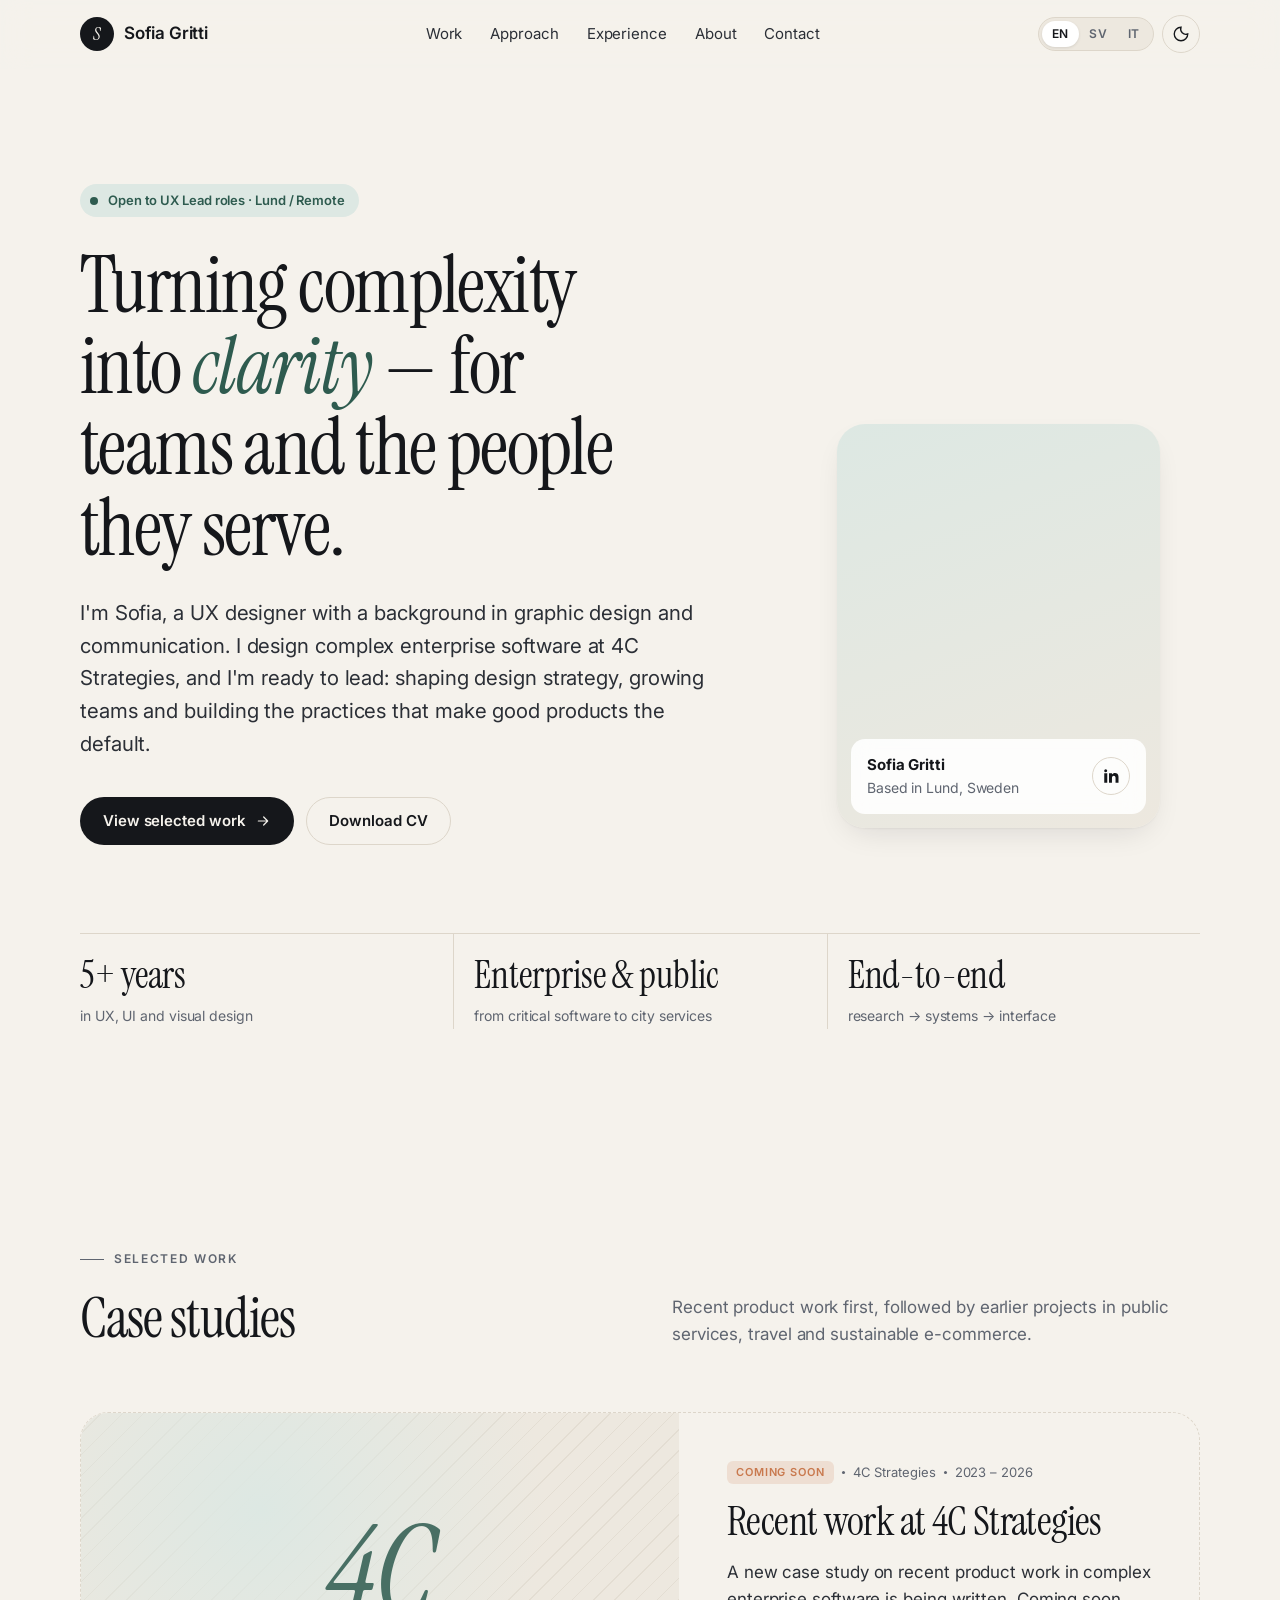
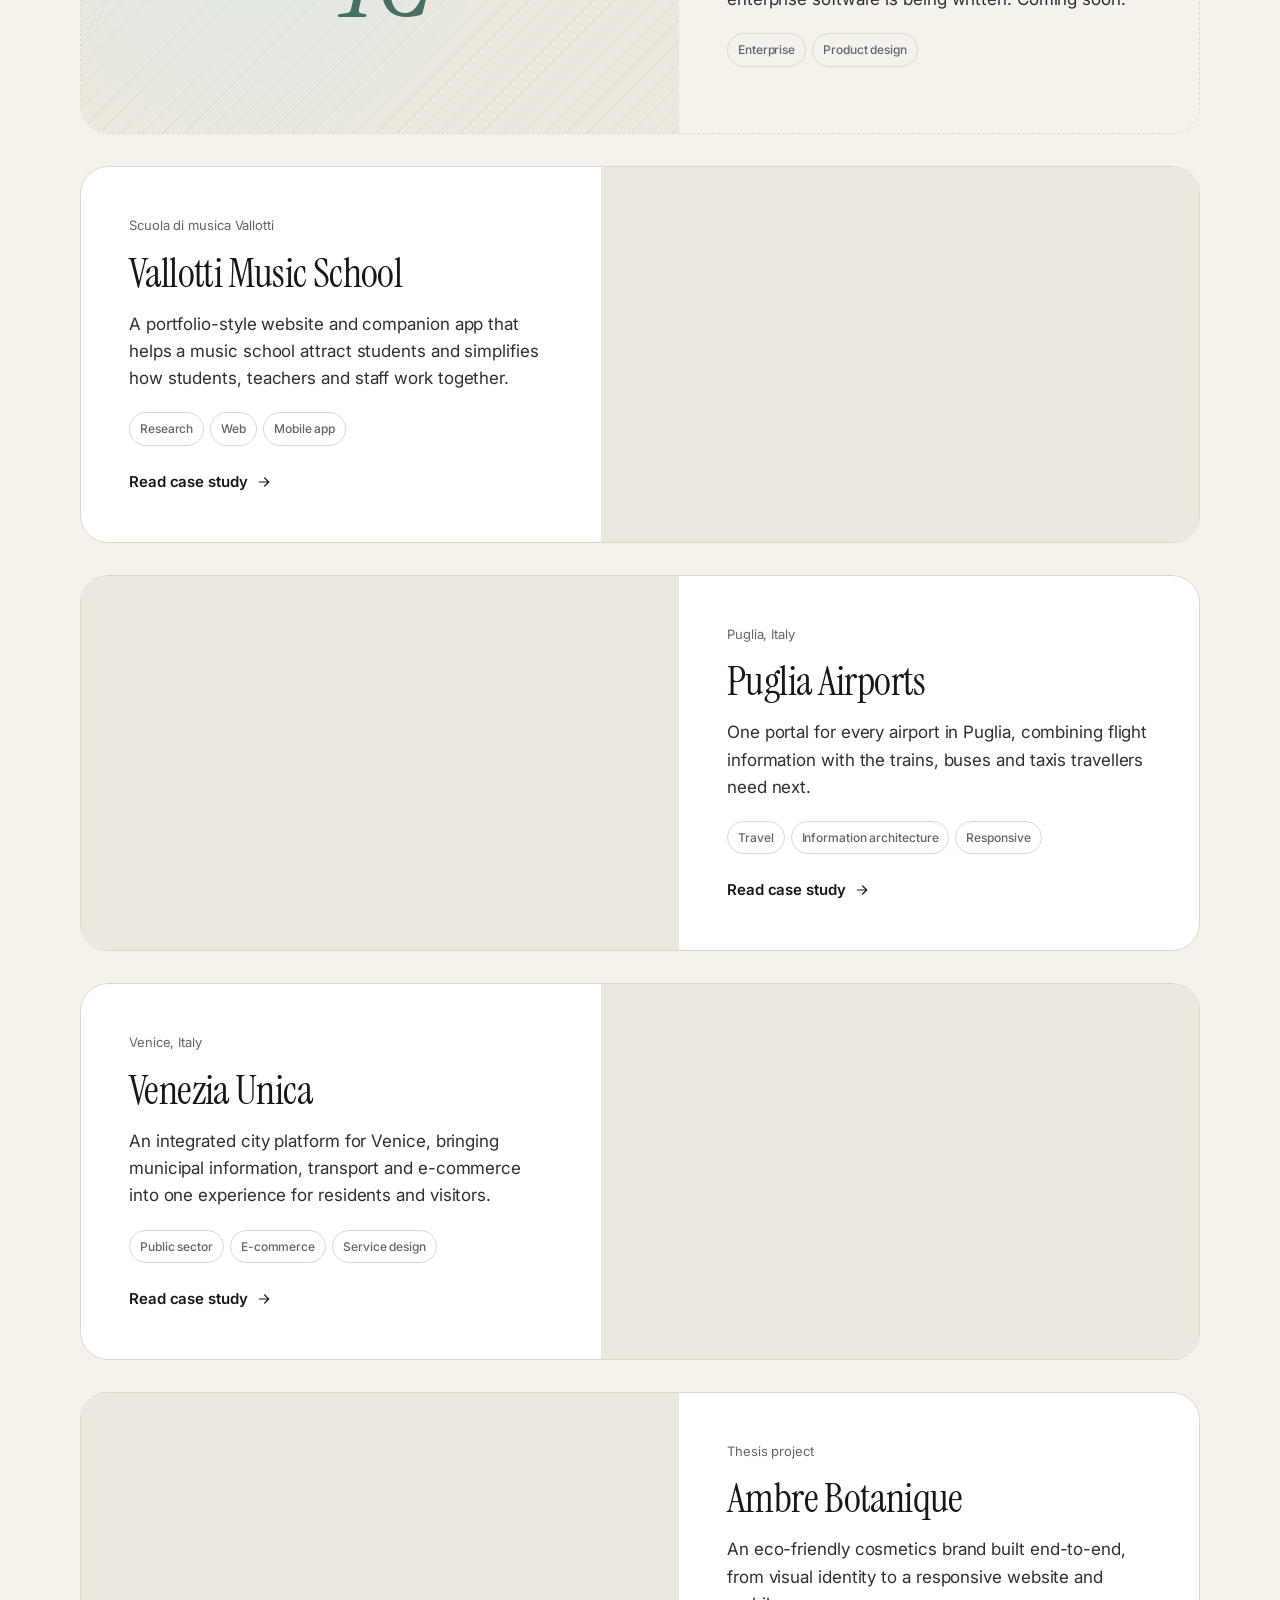
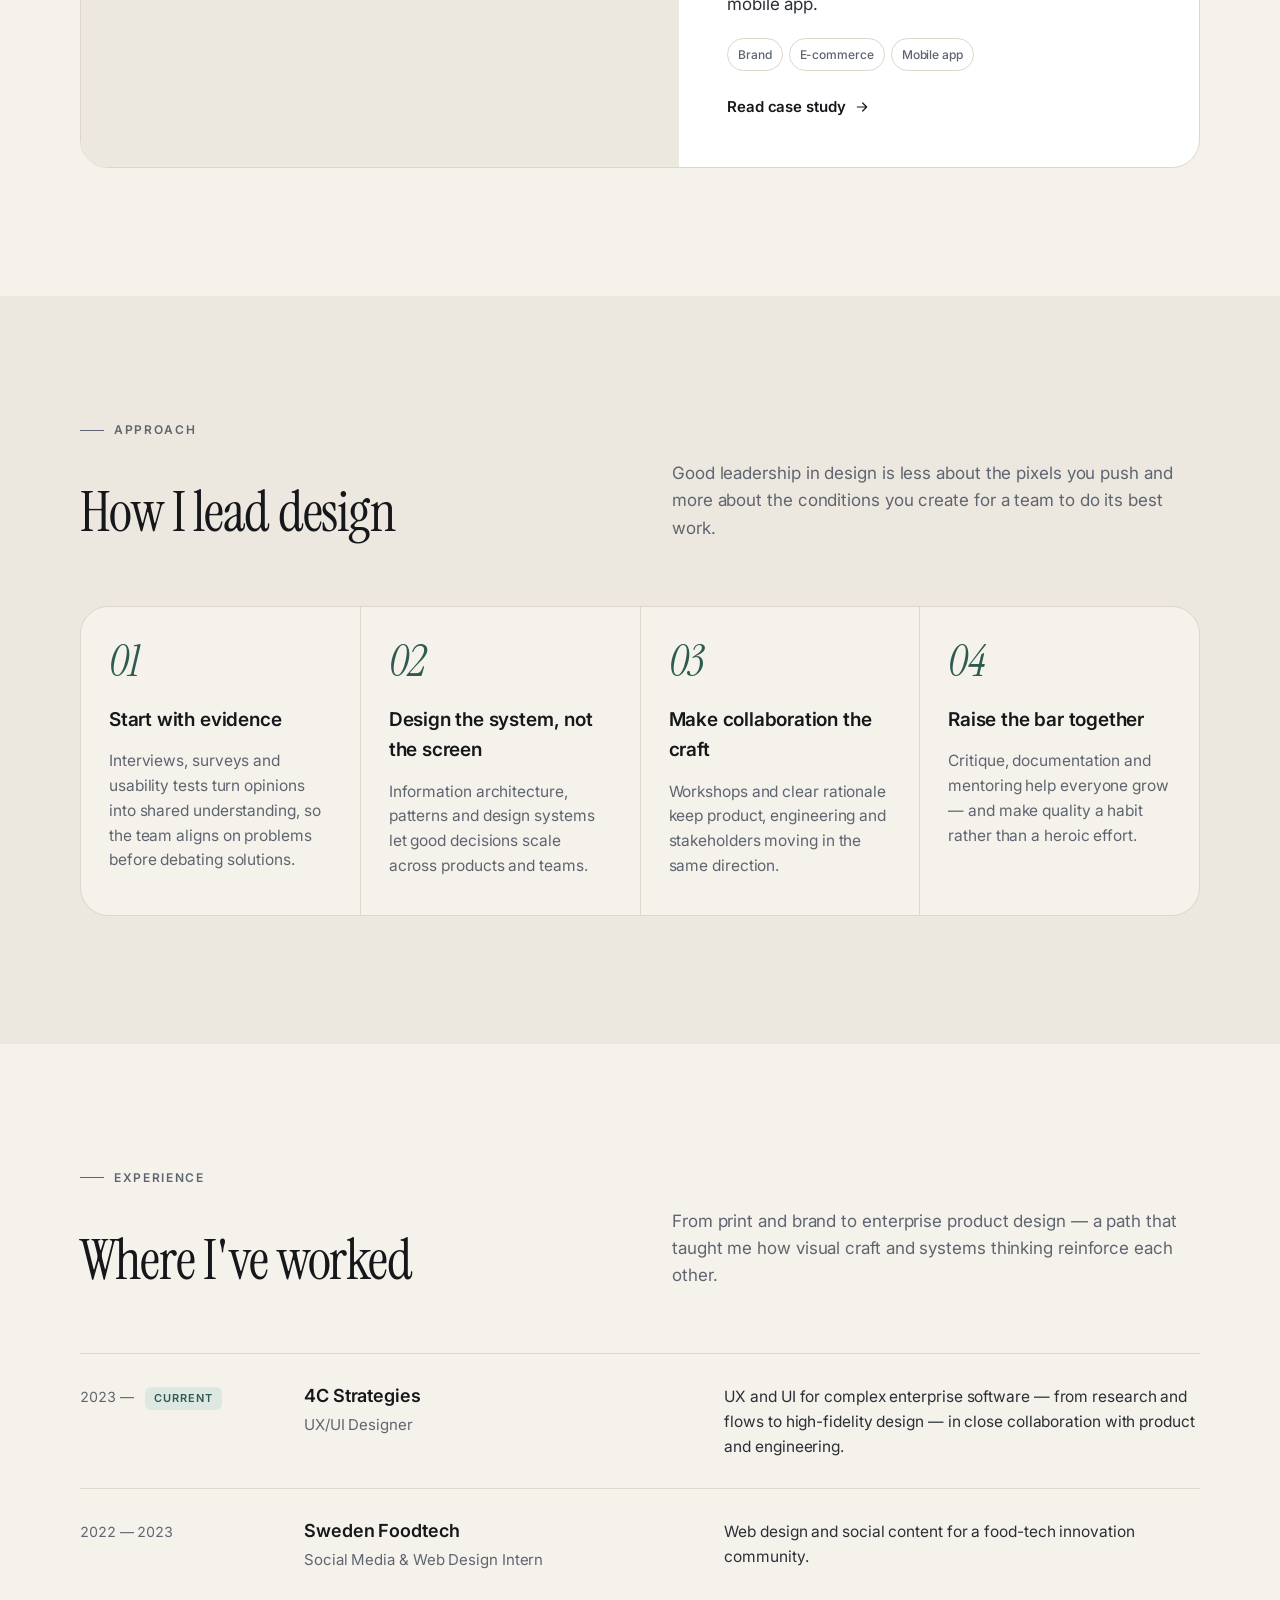
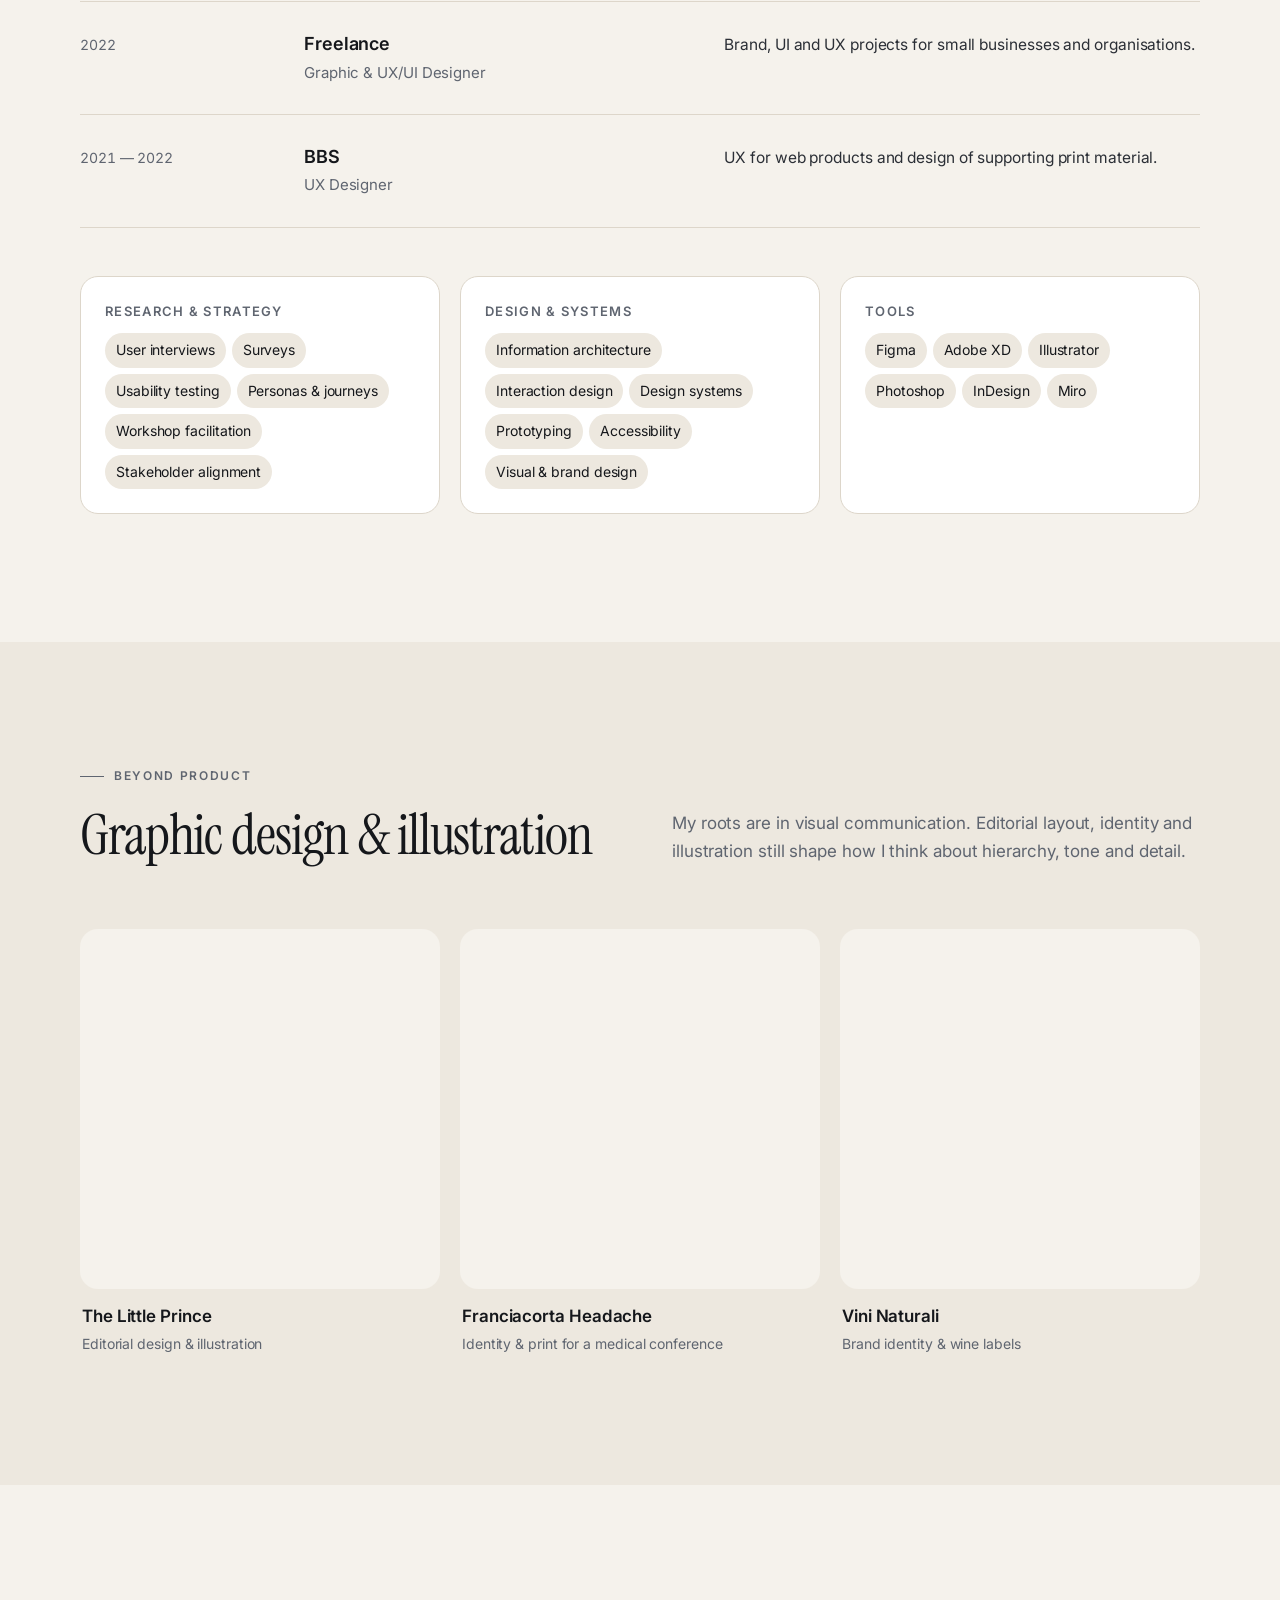
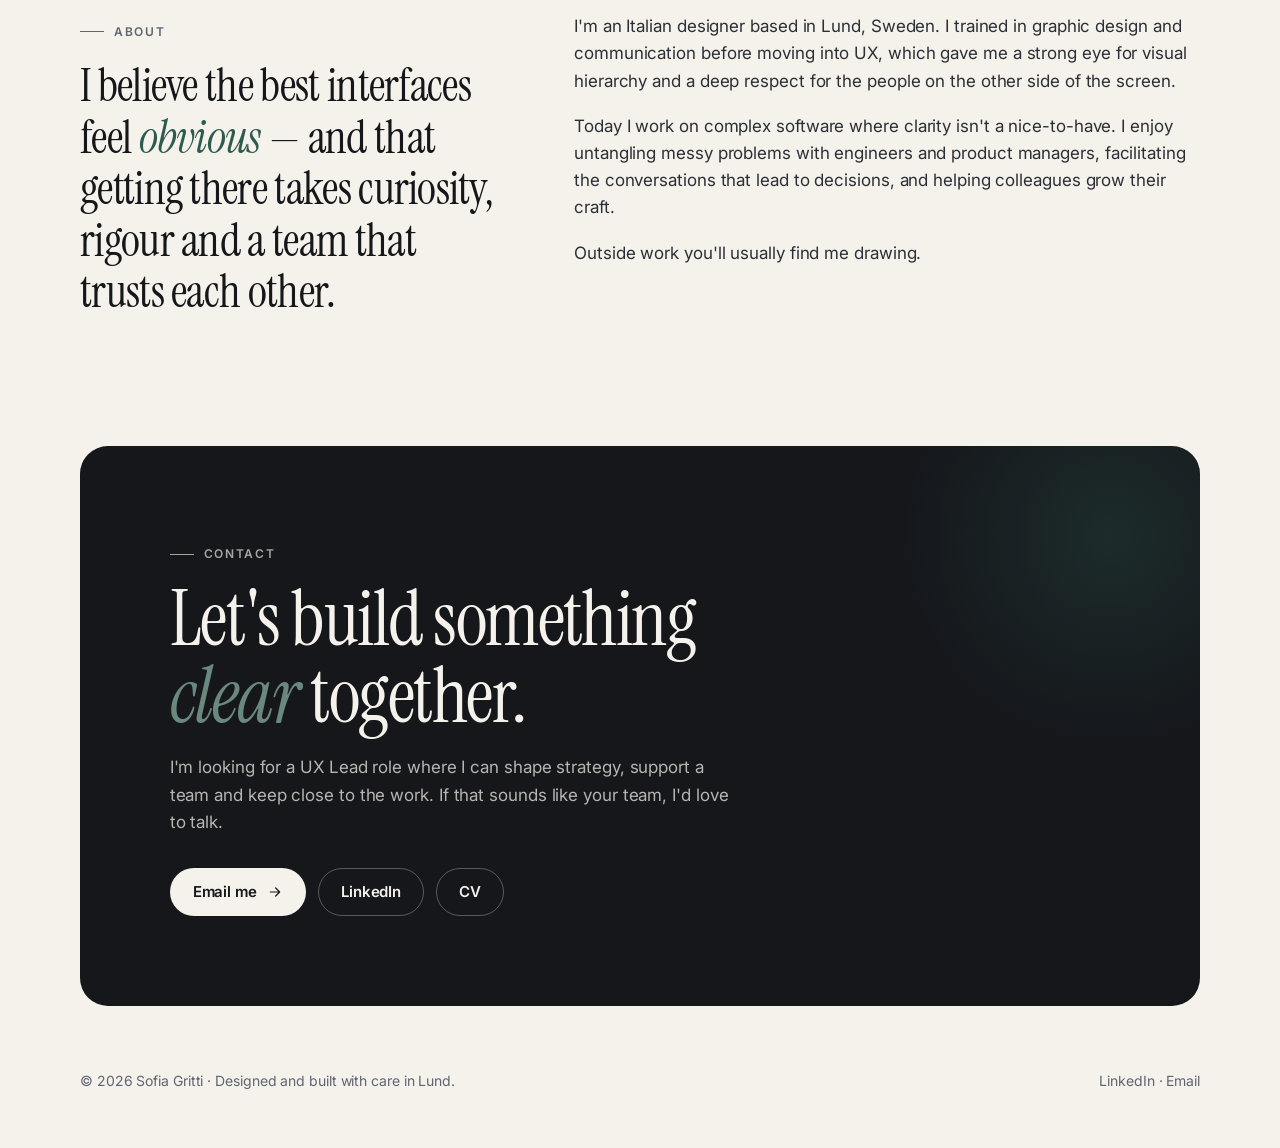
==== index.html @ 83db42cd "Add files via upload" ====
<!DOCTYPE html>
<html lang="en-GB">
<head>
  <meta charset="utf-8">
  <meta name="viewport" content="width=device-width, initial-scale=1">
  <title>Sofia Gritti — UX Designer</title>
  <meta name="description" content="Portfolio of Sofia Gritti, UX designer in Lund, Sweden.">
  <meta property="og:title" content="Sofia Gritti — UX Designer">
  <meta property="og:description" content="Research-led product design for complex systems and public services.">
  <meta property="og:type" content="website">
  <meta name="theme-color" content="#F5F2EC">
  <link rel="icon" href="data:image/svg+xml,%3Csvg xmlns='http://www.w3.org/2000/svg' viewBox='0 0 64 64'%3E%3Ccircle cx='32' cy='32' r='32' fill='%2315171B'/%3E%3Ctext x='32' y='44' font-family='Georgia,serif' font-style='italic' font-size='34' fill='%23F5F2EC' text-anchor='middle'%3ES%3C/text%3E%3C/svg%3E">
  <link rel="preconnect" href="https://fonts.googleapis.com">
  <link rel="preconnect" href="https://fonts.gstatic.com" crossorigin>
  <link href="https://fonts.googleapis.com/css2?family=Instrument+Serif:ital@0;1&family=Inter:wght@400;500;600&display=swap" rel="stylesheet">
  <link rel="stylesheet" href="assets/css/style.css">
</head>
<body data-page="home">
  <a class="skip" href="#main" data-i18n="skip">Skip to content</a>

  <header class="site-header">
    <nav class="wrap nav" aria-label="Main">
      <a class="brand" href="#top"><span class="brand-mark" aria-hidden="true">S</span>Sofia Gritti</a>
      <ul class="nav-links" id="nav-links">
        <li><a href="#work" data-i18n="nav.work">Work</a></li>
        <li><a href="#approach" data-i18n="nav.approach">Approach</a></li>
        <li><a href="#experience" data-i18n="nav.experience">Experience</a></li>
        <li><a href="#about" data-i18n="nav.about">About</a></li>
        <li><a href="#contact" data-i18n="nav.contact">Contact</a></li>
      </ul>
      <div class="nav-tools">
        <div class="lang-switch" role="group" aria-label="Language">
          <button type="button" data-lang="en" lang="en-GB" aria-label="English">EN</button>
          <button type="button" data-lang="sv" lang="sv" aria-label="Svenska">SV</button>
          <button type="button" data-lang="it" lang="it" aria-label="Italiano">IT</button>
        </div>
        <button type="button" class="icon-btn theme-btn" data-i18n-attr="aria-label:nav.theme">
          <svg viewBox="0 0 24 24" fill="none" stroke="currentColor" stroke-width="1.8" aria-hidden="true"><path d="M12 3a9 9 0 1 0 9 9 7 7 0 0 1-9-9z"/></svg>
        </button>
        <button type="button" class="icon-btn menu-btn" aria-controls="nav-links" aria-expanded="false" data-i18n-attr="aria-label:nav.menu">
          <svg viewBox="0 0 24 24" fill="none" stroke="currentColor" stroke-width="1.8" stroke-linecap="round" aria-hidden="true"><path d="M4 8h16M4 16h16"/></svg>
        </button>
      </div>
    </nav>
  </header>

  <main id="main">
    <!-- HERO -->
    <section class="hero" id="top">
      <div class="wrap">
        <div class="hero-grid">
          <div>
            <span class="status"><span class="dot"></span><span data-i18n="hero.status"></span></span>
            <h1 class="display" data-i18n="hero.title"></h1>
            <p class="lead" data-i18n="hero.lead"></p>
            <div class="hero-actions">
              <a class="btn btn-primary" href="#work"><span data-i18n="hero.cta1"></span>
                <svg viewBox="0 0 24 24" fill="none" stroke="currentColor" stroke-width="1.8" stroke-linecap="round" stroke-linejoin="round" aria-hidden="true"><path d="M5 12h14M13 6l6 6-6 6"/></svg></a>
              <a class="btn btn-ghost" data-href="cv" target="_blank" rel="noopener" data-i18n="hero.cta2"></a>
            </div>
          </div>
          <figure class="portrait">
            <img id="portrait-img" alt="Sofia Gritti" onerror="this.classList.add('broken')">
            <figcaption><div><strong>Sofia Gritti</strong><span data-i18n="hero.caption"></span></div>
              <a class="icon-btn" data-href="linkedin" target="_blank" rel="noopener" aria-label="LinkedIn">
                <svg viewBox="0 0 24 24" fill="currentColor" aria-hidden="true"><path d="M6.94 5a2 2 0 1 1-4-.002 2 2 0 0 1 4 .002zM7 8.48H3V21h4V8.48zm6.32 0H9.34V21h3.94v-6.57c0-3.66 4.77-4 4.77 0V21H22v-7.93c0-6.17-7.06-5.94-8.72-2.91l.04-1.68z"/></svg></a>
            </figcaption>
          </figure>
        </div>
        <div class="facts">
          <div class="fact"><b data-i18n="fact1.b"></b><span data-i18n="fact1.s"></span></div>
          <div class="fact"><b data-i18n="fact2.b"></b><span data-i18n="fact2.s"></span></div>
          <div class="fact"><b data-i18n="fact3.b"></b><span data-i18n="fact3.s"></span></div>
        </div>
      </div>
    </section>

    <!-- WORK -->
    <section class="section" id="work">
      <div class="wrap">
        <div class="section-head">
          <span class="eyebrow" data-i18n="work.eyebrow"></span>
          <h2 class="section-title" data-i18n="work.title"></h2>
          <p data-i18n="work.intro"></p>
        </div>
        <div class="work-list" id="work-list"></div>
      </div>
    </section>

    <!-- APPROACH -->
    <section class="section section-alt" id="approach">
      <div class="wrap">
        <div class="section-head">
          <span class="eyebrow" data-i18n="approach.eyebrow"></span>
          <h2 class="section-title" data-i18n="approach.title"></h2>
          <p data-i18n="approach.intro"></p>
        </div>
        <div class="principles">
          <div class="principle reveal"><span class="num">01</span><h3 data-i18n="p1.h"></h3><p data-i18n="p1.p"></p></div>
          <div class="principle reveal"><span class="num">02</span><h3 data-i18n="p2.h"></h3><p data-i18n="p2.p"></p></div>
          <div class="principle reveal"><span class="num">03</span><h3 data-i18n="p3.h"></h3><p data-i18n="p3.p"></p></div>
          <div class="principle reveal"><span class="num">04</span><h3 data-i18n="p4.h"></h3><p data-i18n="p4.p"></p></div>
        </div>
      </div>
    </section>

    <!-- EXPERIENCE -->
    <section class="section" id="experience">
      <div class="wrap">
        <div class="section-head">
          <span class="eyebrow" data-i18n="exp.eyebrow"></span>
          <h2 class="section-title" data-i18n="exp.title"></h2>
          <p data-i18n="exp.intro"></p>
        </div>
        <ol class="timeline" id="timeline"></ol>
        <div class="skills" id="skills"></div>
      </div>
    </section>

    <!-- CRAFT -->
    <section class="section section-alt" id="craft-section">
      <div class="wrap">
        <div class="section-head">
          <span class="eyebrow" data-i18n="craft.eyebrow"></span>
          <h2 class="section-title" data-i18n="craft.title"></h2>
          <p data-i18n="craft.intro"></p>
        </div>
        <div class="craft-grid" id="craft"></div>
      </div>
    </section>

    <!-- ABOUT -->
    <section class="section" id="about">
      <div class="wrap about">
        <div>
          <span class="eyebrow" data-i18n="about.eyebrow"></span>
          <p class="about-quote reveal" style="margin-top:20px" data-i18n="about.quote"></p>
        </div>
        <div class="about-body reveal">
          <p data-i18n="about.p1"></p>
          <p data-i18n="about.p2"></p>
          <p data-i18n="about.p3"></p>
        </div>
      </div>
    </section>

    <!-- CONTACT -->
    <section id="contact" style="padding-bottom:24px">
      <div class="wrap">
        <div class="contact">
          <span class="eyebrow" data-i18n="contact.eyebrow"></span>
          <h2 data-i18n="contact.title"></h2>
          <p data-i18n="contact.text"></p>
          <div class="contact-actions">
            <a class="btn btn-primary" data-href="email"><span data-i18n="contact.email"></span>
              <svg viewBox="0 0 24 24" fill="none" stroke="currentColor" stroke-width="1.8" stroke-linecap="round" stroke-linejoin="round" aria-hidden="true"><path d="M5 12h14M13 6l6 6-6 6"/></svg></a>
            <a class="btn btn-ghost" data-href="linkedin" target="_blank" rel="noopener" data-i18n="contact.linkedin"></a>
            <a class="btn btn-ghost" data-href="cv" target="_blank" rel="noopener" data-i18n="contact.cv"></a>
          </div>
        </div>
      </div>
    </section>
  </main>

  <footer class="site-footer">
    <div class="wrap">
      <span>© <span id="year"></span> Sofia Gritti · <span data-i18n="footer.rights"></span></span>
      <span><a data-href="linkedin" target="_blank" rel="noopener">LinkedIn</a> · <a data-href="email">Email</a></span>
    </div>
  </footer>

  <script src="assets/js/i18n.js"></script>
  <script src="assets/js/content.js"></script>
  <script src="assets/js/app.js"></script>
</body>
</html>
---- assets/css/style.css ----
/* ==========================================================
   Sofia Gritti — Portfolio
   Design tokens → layout → components → pages
   ========================================================== */

:root {
  --bg: #F5F2EC;
  --bg-alt: #EDE8DF;
  --surface: #FFFFFF;
  --ink: #15171B;
  --ink-2: #2B2F36;
  --muted: #5F6570;
  --line: #DDD6CA;
  --accent: #2E5B4F;
  --accent-ink: #FFFFFF;
  --accent-soft: #DDE8E3;
  --warm: #C9794E;

  --serif: "Instrument Serif", "Iowan Old Style", Georgia, serif;
  --sans: "Inter", system-ui, -apple-system, "Segoe UI", sans-serif;

  --radius-s: 10px;
  --radius: 18px;
  --radius-l: 28px;
  --shadow: 0 1px 2px rgba(21,23,27,.04), 0 12px 32px -12px rgba(21,23,27,.14);
  --max: 1200px;
  --gutter: clamp(16px, 4vw, 40px);
  --ease: cubic-bezier(.2,.7,.2,1);
  color-scheme: light;
}

@media (prefers-color-scheme: dark) {
  :root:not([data-theme="light"]) {
    --bg: #101214; --bg-alt: #16191C; --surface: #1B1F23;
    --ink: #EEEBE5; --ink-2: #D6D2CB; --muted: #9CA2AA; --line: #2A2F35;
    --accent: #8CC3AE; --accent-ink: #0F1A16; --accent-soft: #1D2D27; --warm: #E29B72;
    --shadow: 0 1px 2px rgba(0,0,0,.3), 0 16px 40px -16px rgba(0,0,0,.6);
    color-scheme: dark;
  }
}
:root[data-theme="dark"] {
  --bg: #101214; --bg-alt: #16191C; --surface: #1B1F23;
  --ink: #EEEBE5; --ink-2: #D6D2CB; --muted: #9CA2AA; --line: #2A2F35;
  --accent: #8CC3AE; --accent-ink: #0F1A16; --accent-soft: #1D2D27; --warm: #E29B72;
  --shadow: 0 1px 2px rgba(0,0,0,.3), 0 16px 40px -16px rgba(0,0,0,.6);
  color-scheme: dark;
}

*, *::before, *::after { box-sizing: border-box; }
html { scroll-behavior: smooth; -webkit-text-size-adjust: 100%; }
body {
  margin: 0; background: var(--bg); color: var(--ink);
  font: 400 17px/1.6 var(--sans); letter-spacing: -0.005em;
  -webkit-font-smoothing: antialiased; overflow-x: hidden;
}
img { max-width: 100%; display: block; }
a { color: inherit; }
::selection { background: var(--accent); color: var(--accent-ink); }
:focus-visible { outline: 2px solid var(--accent); outline-offset: 3px; border-radius: 6px; }

.skip { position: absolute; left: -999px; top: 8px; background: var(--ink); color: var(--bg); padding: 8px 14px; border-radius: 8px; z-index: 100; }
.skip:focus { left: 8px; }

.wrap { width: 100%; max-width: var(--max); margin: 0 auto; padding: 0 var(--gutter); }

/* ---------- Type ---------- */
.display {
  font-family: var(--serif); font-weight: 400; letter-spacing: -0.02em;
  line-height: 1.02; margin: 0;
}
.display em { font-style: italic; color: var(--accent); }
h2.section-title { font-family: var(--serif); font-weight: 400; font-size: clamp(36px, 5vw, 56px); line-height: 1.05; letter-spacing: -0.02em; margin: 0; }
.eyebrow {
  font: 600 12px/1 var(--sans); letter-spacing: .14em; text-transform: uppercase; color: var(--muted);
  display: inline-flex; align-items: center; gap: 10px;
}
.eyebrow::before { content: ""; width: 24px; height: 1px; background: currentColor; }
.lead { font-size: clamp(18px, 1.6vw, 21px); color: var(--ink-2); max-width: 60ch; }
.muted { color: var(--muted); }

/* ---------- Header ---------- */
.site-header {
  position: sticky; top: 0; z-index: 50;
  background: color-mix(in srgb, var(--bg) 82%, transparent);
  backdrop-filter: saturate(1.4) blur(14px); -webkit-backdrop-filter: saturate(1.4) blur(14px);
  border-bottom: 1px solid transparent; transition: border-color .3s;
}
.site-header.scrolled { border-bottom-color: var(--line); }
.nav { display: flex; align-items: center; justify-content: space-between; height: 68px; gap: 16px; }
.brand { display: inline-flex; align-items: center; gap: 10px; text-decoration: none; font-weight: 600; letter-spacing: -0.01em; }
.brand-mark {
  width: 34px; height: 34px; border-radius: 50%; display: grid; place-items: center;
  background: var(--ink); color: var(--bg); font: 400 18px/1 var(--serif); font-style: italic;
}
.nav-links { display: flex; gap: 4px; list-style: none; margin: 0; padding: 0; }
.nav-links a { text-decoration: none; font-size: 15px; color: var(--ink-2); padding: 8px 12px; border-radius: 999px; transition: background .2s; }
.nav-links a:hover { background: var(--bg-alt); }
.nav-tools { display: flex; align-items: center; gap: 8px; }

.lang-switch { display: inline-flex; background: var(--bg-alt); border: 1px solid var(--line); border-radius: 999px; padding: 3px; }
.lang-switch button {
  appearance: none; border: 0; background: transparent; color: var(--muted); cursor: pointer;
  font: 600 12px/1 var(--sans); letter-spacing: .06em; padding: 7px 10px; border-radius: 999px; transition: all .2s;
}
.lang-switch button[aria-pressed="true"] { background: var(--surface); color: var(--ink); box-shadow: 0 1px 3px rgba(0,0,0,.1); }
.icon-btn {
  appearance: none; width: 38px; height: 38px; border-radius: 50%; border: 1px solid var(--line);
  background: transparent; color: var(--ink); cursor: pointer; display: grid; place-items: center;
}
.icon-btn svg { width: 18px; height: 18px; }
.menu-btn { display: none; }

@media (max-width: 880px) {
  .nav-links {
    position: fixed; inset: 68px 0 auto 0; flex-direction: column; gap: 0; padding: 12px var(--gutter) 24px;
    background: var(--bg); border-bottom: 1px solid var(--line);
    transform: translateY(-8px); opacity: 0; pointer-events: none; transition: all .25s var(--ease);
  }
  .nav-links.open { transform: none; opacity: 1; pointer-events: auto; }
  .nav-links a { display: block; font-size: 20px; padding: 14px 4px; border-radius: 0; border-bottom: 1px solid var(--line); }
  .menu-btn { display: grid; }
  .theme-btn { display: none; }
}

/* ---------- Buttons ---------- */
.btn {
  display: inline-flex; align-items: center; gap: 10px; text-decoration: none; cursor: pointer;
  font: 600 15px/1 var(--sans); padding: 15px 22px; border-radius: 999px; border: 1px solid transparent;
  transition: transform .2s var(--ease), background .2s, border-color .2s;
}
.btn svg { width: 16px; height: 16px; transition: transform .2s var(--ease); }
.btn:hover svg { transform: translateX(3px); }
.btn-primary { background: var(--ink); color: var(--bg); }
.btn-primary:hover { transform: translateY(-1px); }
.btn-ghost { border-color: var(--line); color: var(--ink); background: transparent; }
.btn-ghost:hover { border-color: var(--ink); }

/* ---------- Hero ---------- */
.hero { padding: clamp(48px, 9vw, 120px) 0 clamp(56px, 8vw, 96px); position: relative; }
.status { line-height: 1.3 !important; }
.hero-grid { display: grid; grid-template-columns: 1.35fr .85fr; gap: clamp(32px, 6vw, 80px); align-items: end; }
.status {
  display: inline-flex; align-items: center; gap: 10px; padding: 8px 14px 8px 10px; border-radius: 999px;
  background: var(--accent-soft); color: var(--accent); font: 600 13px/1 var(--sans); margin-bottom: 28px;
}
.status .dot { width: 8px; height: 8px; border-radius: 50%; background: var(--accent); box-shadow: 0 0 0 0 var(--accent); animation: pulse 2.4s infinite; }
@keyframes pulse { 0% { box-shadow: 0 0 0 0 color-mix(in srgb, var(--accent) 50%, transparent); } 70% { box-shadow: 0 0 0 10px transparent; } 100% { box-shadow: 0 0 0 0 transparent; } }
.hero h1 { font-size: clamp(42px, 6.2vw, 86px); max-width: 16ch; }
.hero .lead { margin: 28px 0 36px; }
.hero-actions { display: flex; flex-wrap: wrap; gap: 12px; }

.portrait {
  position: relative; border-radius: var(--radius-l); overflow: hidden; aspect-ratio: 4/5;
  background: linear-gradient(160deg, var(--accent-soft), var(--bg-alt)); box-shadow: var(--shadow);
}
.portrait img { width: 100%; height: 100%; object-fit: cover; }
.portrait figcaption {
  position: absolute; left: 14px; right: 14px; bottom: 14px; padding: 14px 16px; border-radius: 14px;
  background: color-mix(in srgb, var(--surface) 88%, transparent); backdrop-filter: blur(10px);
  display: flex; justify-content: space-between; align-items: center; gap: 12px; font-size: 14px;
}
.portrait figcaption strong { display: block; font-size: 15px; }
.portrait figcaption span { color: var(--muted); }

.facts { display: grid; grid-template-columns: repeat(3, 1fr); gap: 0; margin-top: clamp(48px, 7vw, 88px); border-top: 1px solid var(--line); }
.fact { padding: 22px 20px 0 0; }
.fact + .fact { padding-left: 20px; border-left: 1px solid var(--line); }
.fact b { display: block; font: 400 clamp(28px, 3vw, 40px)/1 var(--serif); margin-bottom: 8px; }
.fact span { color: var(--muted); font-size: 14px; }

@media (max-width: 880px) {
  .hero-grid { grid-template-columns: 1fr; }
  .portrait { max-width: 420px; aspect-ratio: 1/1; }
  .facts { grid-template-columns: 1fr; }
  .fact, .fact + .fact { padding: 18px 0; border-left: 0; border-bottom: 1px solid var(--line); }
}

/* ---------- Sections ---------- */
section { scroll-margin-top: 80px; }
.section { padding: clamp(72px, 10vw, 128px) 0; }
.section-alt { background: var(--bg-alt); }
.section-head { display: grid; grid-template-columns: 1fr 1fr; gap: 24px 64px; align-items: end; margin-bottom: clamp(40px, 5vw, 64px); }
.section-head .eyebrow { grid-column: 1 / -1; }
.section-head p { margin: 0; color: var(--muted); max-width: 52ch; }
@media (max-width: 880px) { .section-head { grid-template-columns: 1fr; } }

/* ---------- Work ---------- */
.work-list { display: grid; gap: clamp(20px, 3vw, 32px); }
.work-card {
  display: grid; grid-template-columns: 1.15fr 1fr; background: var(--surface); border: 1px solid var(--line);
  border-radius: var(--radius-l); overflow: hidden; text-decoration: none; color: inherit;
  transition: transform .35s var(--ease), box-shadow .35s var(--ease), border-color .35s;
}
.work-card:hover { transform: translateY(-4px); box-shadow: var(--shadow); border-color: transparent; }
.work-card:nth-child(even) { grid-template-columns: 1fr 1.15fr; }
.work-card:nth-child(even) .work-media { order: 2; }
.work-media { position: relative; background: var(--bg-alt); min-height: 320px; overflow: hidden; }
.work-media img { position: absolute; inset: 0; width: 100%; height: 100%; object-fit: cover; transition: transform .8s var(--ease); }
.work-card:hover .work-media img { transform: scale(1.035); }
.work-body { padding: clamp(28px, 4vw, 48px); display: flex; flex-direction: column; gap: 16px; }
.work-meta { display: flex; flex-wrap: wrap; gap: 8px; align-items: center; font-size: 13px; color: var(--muted); }
.work-meta .sep { width: 3px; height: 3px; border-radius: 50%; background: currentColor; }
.work-body h3 { font: 400 clamp(30px, 3.2vw, 42px)/1.05 var(--serif); letter-spacing: -0.015em; margin: 0; }
.work-body p { margin: 0; color: var(--ink-2); }
.tags { display: flex; flex-wrap: wrap; gap: 6px; list-style: none; padding: 0; margin: 4px 0 0; }
.tags li { font-size: 12px; font-weight: 500; padding: 6px 10px; border-radius: 999px; border: 1px solid var(--line); color: var(--muted); }
.work-link { margin-top: auto; padding-top: 8px; display: inline-flex; align-items: center; gap: 8px; font-weight: 600; font-size: 15px; }
.work-link svg { width: 16px; height: 16px; transition: transform .25s var(--ease); }
.work-card:hover .work-link svg { transform: translateX(4px); }
.badge { font: 600 11px/1 var(--sans); letter-spacing: .08em; text-transform: uppercase; padding: 6px 9px; border-radius: 6px; background: var(--accent-soft); color: var(--accent); }
.badge.warm { background: color-mix(in srgb, var(--warm) 16%, transparent); color: var(--warm); }

.work-card.placeholder { border-style: dashed; background: transparent; }
.work-card.placeholder .work-media {
  display: grid; place-items: center;
  background:
    radial-gradient(circle at 30% 30%, var(--accent-soft), transparent 60%),
    repeating-linear-gradient(135deg, transparent 0 14px, color-mix(in srgb, var(--line) 60%, transparent) 14px 15px),
    var(--bg-alt);
}
.ph-glyph { font: italic 400 clamp(72px, 10vw, 140px)/1 var(--serif); color: var(--accent); opacity: .85; }
@media (max-width: 880px) {
  .work-card, .work-card:nth-child(even) { grid-template-columns: 1fr; }
  .work-card:nth-child(even) .work-media { order: 0; }
  .work-media { min-height: 0; aspect-ratio: 16/10; }
}

/* ---------- Approach ---------- */
.principles { display: grid; grid-template-columns: repeat(4, 1fr); gap: 1px; background: var(--line); border: 1px solid var(--line); border-radius: var(--radius-l); overflow: hidden; }
.principle { background: var(--bg-alt); padding: 32px 28px 36px; display: flex; flex-direction: column; gap: 14px; }
.section-alt .principle { background: var(--bg); }
.principle .num { font: italic 400 44px/1 var(--serif); color: var(--accent); }
.principle h3 { font-size: 19px; font-weight: 600; margin: 8px 0 0; letter-spacing: -0.01em; }
.principle p { margin: 0; color: var(--muted); font-size: 15.5px; }
@media (max-width: 1000px) { .principles { grid-template-columns: repeat(2, 1fr); } }
@media (max-width: 600px) { .principles { grid-template-columns: 1fr; } }

/* ---------- Experience ---------- */
.timeline { list-style: none; margin: 0; padding: 0; border-top: 1px solid var(--line); }
.timeline li { display: grid; grid-template-columns: 200px 1fr 1.2fr; gap: 24px; padding: 28px 0; border-bottom: 1px solid var(--line); align-items: baseline; }
.timeline .when { color: var(--muted); font-size: 14px; font-variant-numeric: tabular-nums; }
.timeline .role strong { display: block; font-size: 18px; font-weight: 600; }
.timeline .role span { color: var(--muted); font-size: 15px; }
.timeline p { margin: 0; color: var(--ink-2); font-size: 15.5px; }
.timeline .now { display: inline-block; margin-left: 8px; }
@media (max-width: 880px) { .timeline li { grid-template-columns: 1fr; gap: 6px; } }

.skills { display: grid; grid-template-columns: repeat(3, 1fr); gap: 20px; margin-top: 48px; }
.skill-group { padding: 24px; border: 1px solid var(--line); border-radius: var(--radius); background: var(--surface); }
.skill-group h4 { margin: 0 0 12px; font-size: 13px; letter-spacing: .1em; text-transform: uppercase; color: var(--muted); font-weight: 600; }
.skill-group ul { list-style: none; padding: 0; margin: 0; display: flex; flex-wrap: wrap; gap: 6px; }
.skill-group li { font-size: 14px; padding: 6px 11px; background: var(--bg-alt); border-radius: 999px; }
@media (max-width: 880px) { .skills { grid-template-columns: 1fr; } }

/* ---------- Craft (graphic / illustration) ---------- */
.craft-grid { display: grid; grid-template-columns: repeat(3, 1fr); gap: 20px; }
.craft { margin: 0; }
.craft .img { aspect-ratio: 1/1; border-radius: var(--radius); overflow: hidden; background: var(--bg); }
.craft img { width: 100%; height: 100%; object-fit: cover; transition: transform .6s var(--ease); }
.craft:hover img { transform: scale(1.04); }
.craft figcaption { padding: 14px 2px 0; }
.craft figcaption strong { display: block; font-weight: 600; }
.craft figcaption span { color: var(--muted); font-size: 14px; }
@media (max-width: 880px) { .craft-grid { grid-template-columns: 1fr 1fr; } }
@media (max-width: 520px) { .craft-grid { grid-template-columns: 1fr; } }

/* ---------- About ---------- */
.about { display: grid; grid-template-columns: .8fr 1.2fr; gap: clamp(32px, 6vw, 96px); align-items: start; }
.about-quote { font: 400 clamp(30px, 3.6vw, 46px)/1.12 var(--serif); letter-spacing: -0.015em; margin: 0; }
.about-quote em { color: var(--accent); }
.about-body p { margin: 0 0 18px; color: var(--ink-2); }
@media (max-width: 880px) { .about { grid-template-columns: 1fr; } }

/* ---------- Contact ---------- */
.contact { background: var(--ink); color: var(--bg); border-radius: var(--radius-l); padding: clamp(40px, 7vw, 96px); position: relative; overflow: hidden; }
.contact::after {
  content: ""; position: absolute; right: -120px; top: -120px; width: 420px; height: 420px; border-radius: 50%;
  background: radial-gradient(circle, color-mix(in srgb, var(--accent) 55%, transparent), transparent 70%); opacity: .55; pointer-events: none;
}
.contact .eyebrow { color: color-mix(in srgb, var(--bg) 65%, transparent); }
.contact h2 { font: 400 clamp(40px, 6vw, 84px)/1 var(--serif); letter-spacing: -0.02em; margin: 18px 0 20px; max-width: 16ch; }
.contact h2 em { color: color-mix(in srgb, var(--accent) 70%, var(--bg)); }
.contact p { color: color-mix(in srgb, var(--bg) 72%, transparent); max-width: 52ch; margin: 0 0 32px; }
.contact .btn-primary { background: var(--bg); color: var(--ink); }
.contact .btn-ghost { color: var(--bg); border-color: color-mix(in srgb, var(--bg) 30%, transparent); }
.contact .btn-ghost:hover { border-color: var(--bg); }
.contact-actions { display: flex; flex-wrap: wrap; gap: 12px; position: relative; z-index: 1; }

/* ---------- Footer ---------- */
.site-footer { padding: 40px 0 56px; color: var(--muted); font-size: 14px; }
.site-footer .wrap { display: flex; flex-wrap: wrap; justify-content: space-between; gap: 16px; }
.site-footer a { text-decoration: none; }
.site-footer a:hover { color: var(--ink); }

/* ---------- Case study ---------- */
.cs-hero { padding-top: clamp(40px, 7vw, 88px); padding-bottom: 40px; }
.back { display: flex; width: fit-content; align-items: center; gap: 8px; text-decoration: none; color: var(--muted); font-size: 15px; margin-bottom: 36px; }
.back:hover { color: var(--ink); }
.back svg { width: 16px; height: 16px; }
.cs-hero h1 { font-size: clamp(48px, 8vw, 112px); margin: 18px 0 24px; }
.cs-cover { border-radius: var(--radius-l); overflow: hidden; background: var(--bg-alt); box-shadow: var(--shadow); aspect-ratio: 16/9; }
.cs-cover img { width: 100%; height: 100%; object-fit: cover; }
.cs-facts { display: grid; grid-template-columns: repeat(4, 1fr); border-top: 1px solid var(--line); border-bottom: 1px solid var(--line); margin: 48px 0 0; }
.cs-facts div { padding: 22px 20px 22px 0; }
.cs-facts div + div { padding-left: 20px; border-left: 1px solid var(--line); }
.cs-facts dt { font-size: 12px; letter-spacing: .12em; text-transform: uppercase; color: var(--muted); font-weight: 600; margin-bottom: 8px; }
.cs-facts dd { margin: 0; font-weight: 500; }
@media (max-width: 880px) { .cs-facts { grid-template-columns: 1fr 1fr; } .cs-facts div:nth-child(3) { padding-left: 0; border-left: 0; } .cs-facts div:nth-child(n+3) { border-top: 1px solid var(--line); } }

.cs-body { display: grid; grid-template-columns: 240px 1fr; gap: clamp(32px, 6vw, 96px); padding: clamp(56px, 8vw, 96px) 0; }
.cs-toc { position: sticky; top: 100px; align-self: start; list-style: none; padding: 0; margin: 0; }
.cs-toc a { display: block; text-decoration: none; color: var(--muted); padding: 8px 0 8px 14px; border-left: 2px solid var(--line); font-size: 15px; transition: all .2s; }
.cs-toc a.active, .cs-toc a:hover { color: var(--ink); border-left-color: var(--accent); }
.cs-section { margin-bottom: clamp(48px, 6vw, 72px); scroll-margin-top: 100px; }
.cs-section h2 { font: 400 clamp(30px, 3.4vw, 44px)/1.1 var(--serif); letter-spacing: -0.015em; margin: 0 0 18px; }
.cs-section p { font-size: 18px; color: var(--ink-2); max-width: 64ch; margin: 0; }
.steps { list-style: none; padding: 0; margin: 8px 0 0; counter-reset: s; display: grid; gap: 0; }
.steps li { counter-increment: s; display: grid; grid-template-columns: 48px 1fr; gap: 12px; padding: 18px 0; border-bottom: 1px solid var(--line); font-size: 17px; color: var(--ink-2); }
.steps li::before { content: counter(s, decimal-leading-zero); font: italic 400 22px/1.2 var(--serif); color: var(--accent); }
.callout { background: var(--accent-soft); border-radius: var(--radius); padding: 28px 32px; }
.callout p { color: var(--ink); font-size: 19px; }
@media (max-width: 880px) { .cs-body { grid-template-columns: 1fr; } .cs-toc { display: none; } }

.screen-frame { border-radius: var(--radius); overflow: hidden; border: 1px solid var(--line); background: var(--surface); box-shadow: var(--shadow); }
.screen-bar { display: flex; gap: 6px; padding: 12px 14px; border-bottom: 1px solid var(--line); background: var(--bg-alt); }
.screen-bar i { width: 10px; height: 10px; border-radius: 50%; background: var(--line); }
.screen-scroll { max-height: 640px; overflow-y: auto; overscroll-behavior: contain; }
.screen-scroll img { width: 100%; }
.screen-hint { font-size: 13px; color: var(--muted); margin-top: 10px; }

.next-project { display: block; text-decoration: none; border-top: 1px solid var(--line); padding: 48px 0 24px; }
.next-project span { color: var(--muted); font-size: 14px; }
.next-project strong { display: flex; align-items: center; gap: 16px; font: 400 clamp(36px, 5vw, 64px)/1.05 var(--serif); letter-spacing: -0.02em; margin-top: 8px; }
.next-project svg { width: 40px; height: 40px; transition: transform .3s var(--ease); flex: none; }
.next-project:hover svg { transform: translateX(8px); }

/* ---------- Reveal ---------- */
.reveal { opacity: 0; transform: translateY(18px); transition: opacity .8s var(--ease), transform .8s var(--ease); }
.reveal.in { opacity: 1; transform: none; }
@media (prefers-reduced-motion: reduce) {
  html { scroll-behavior: auto; }
  .reveal { opacity: 1; transform: none; transition: none; }
  *, *::before, *::after { animation: none !important; transition: none !important; }
}

/* Image fallback when an external image fails */
img.broken { opacity: 0; }
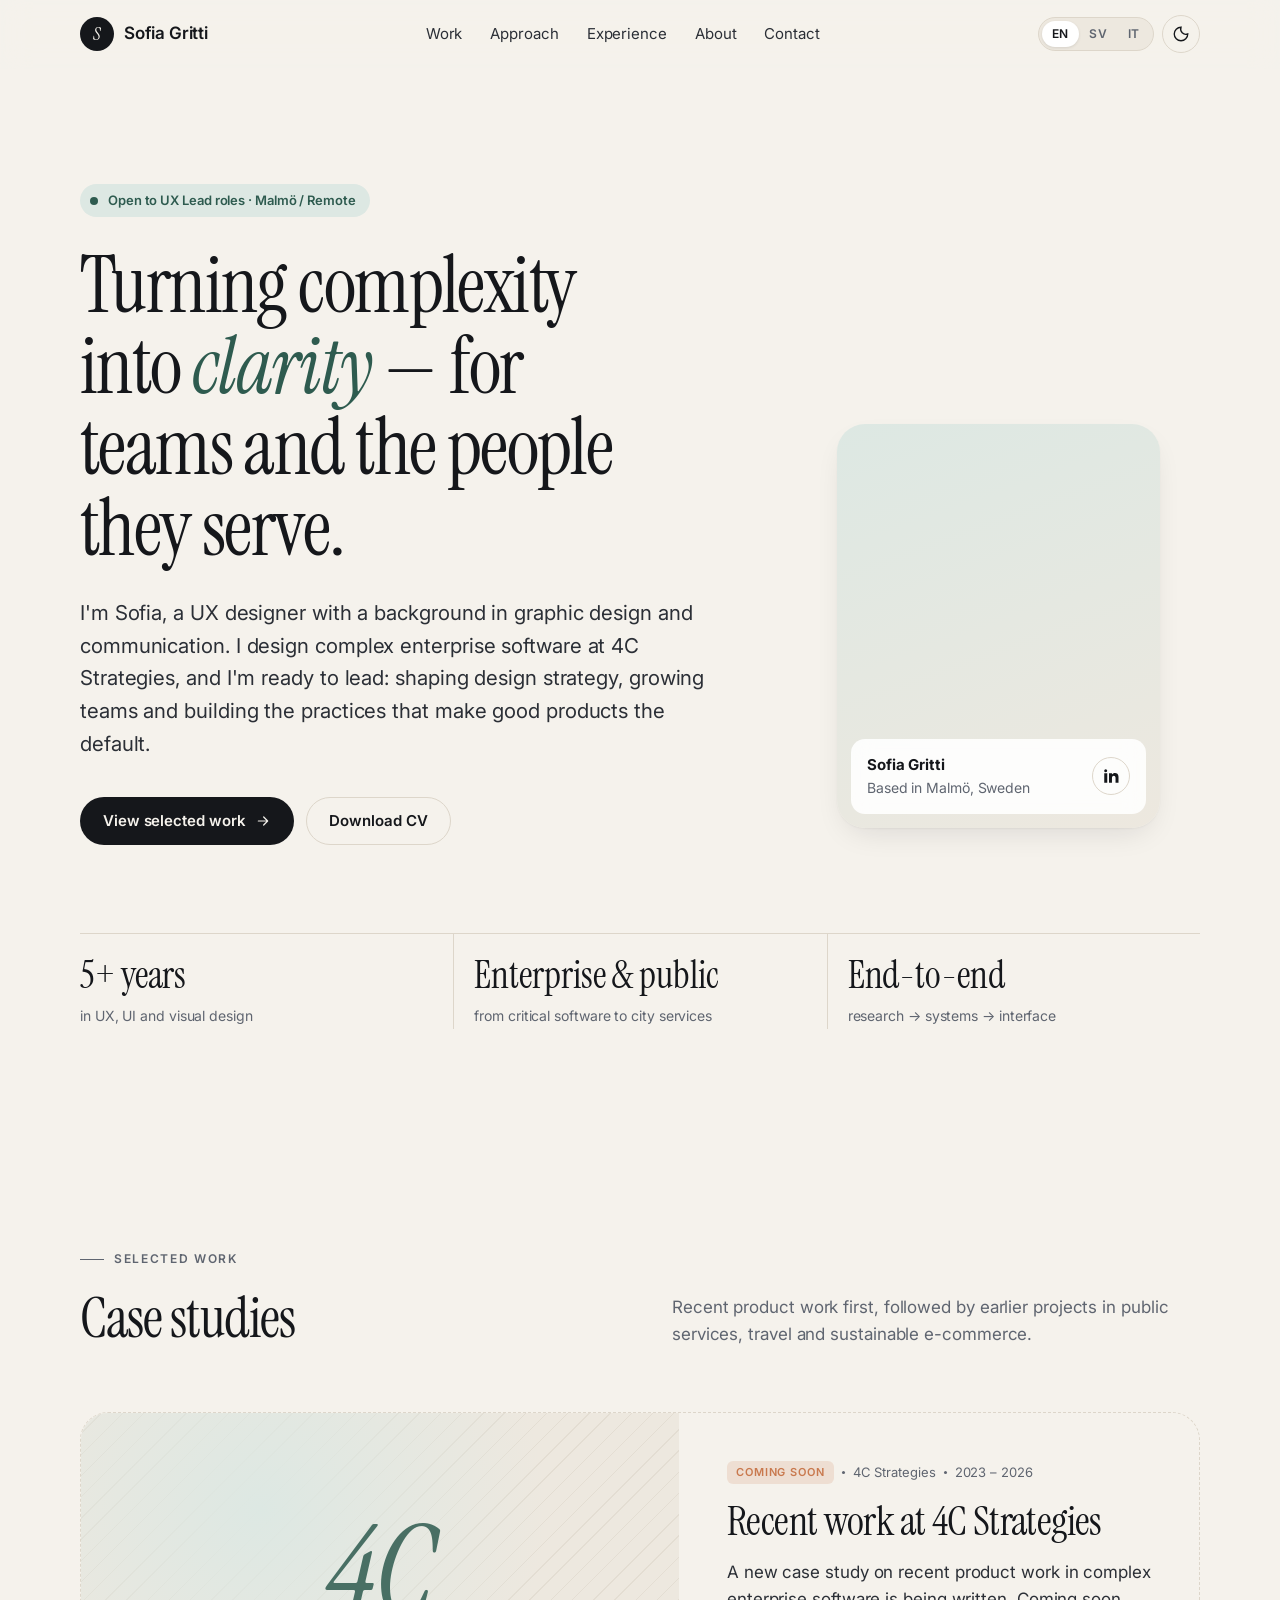
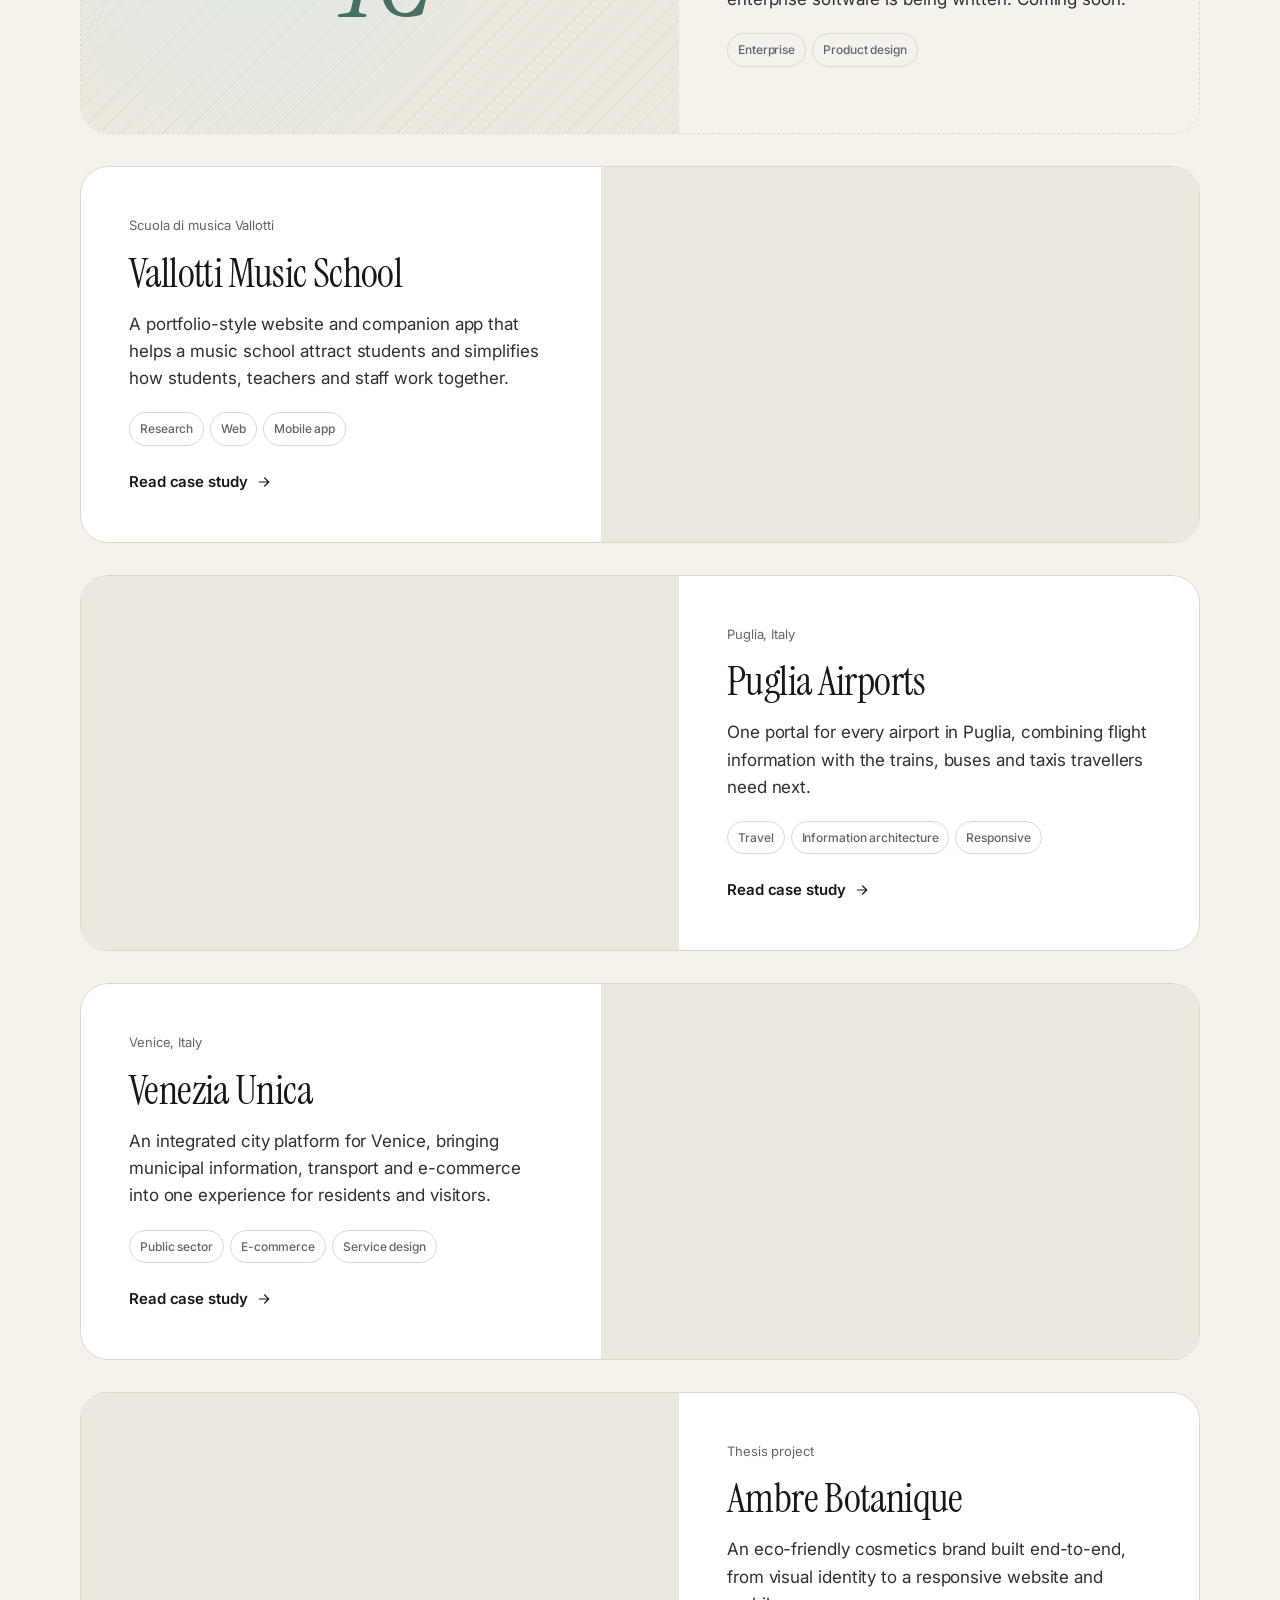
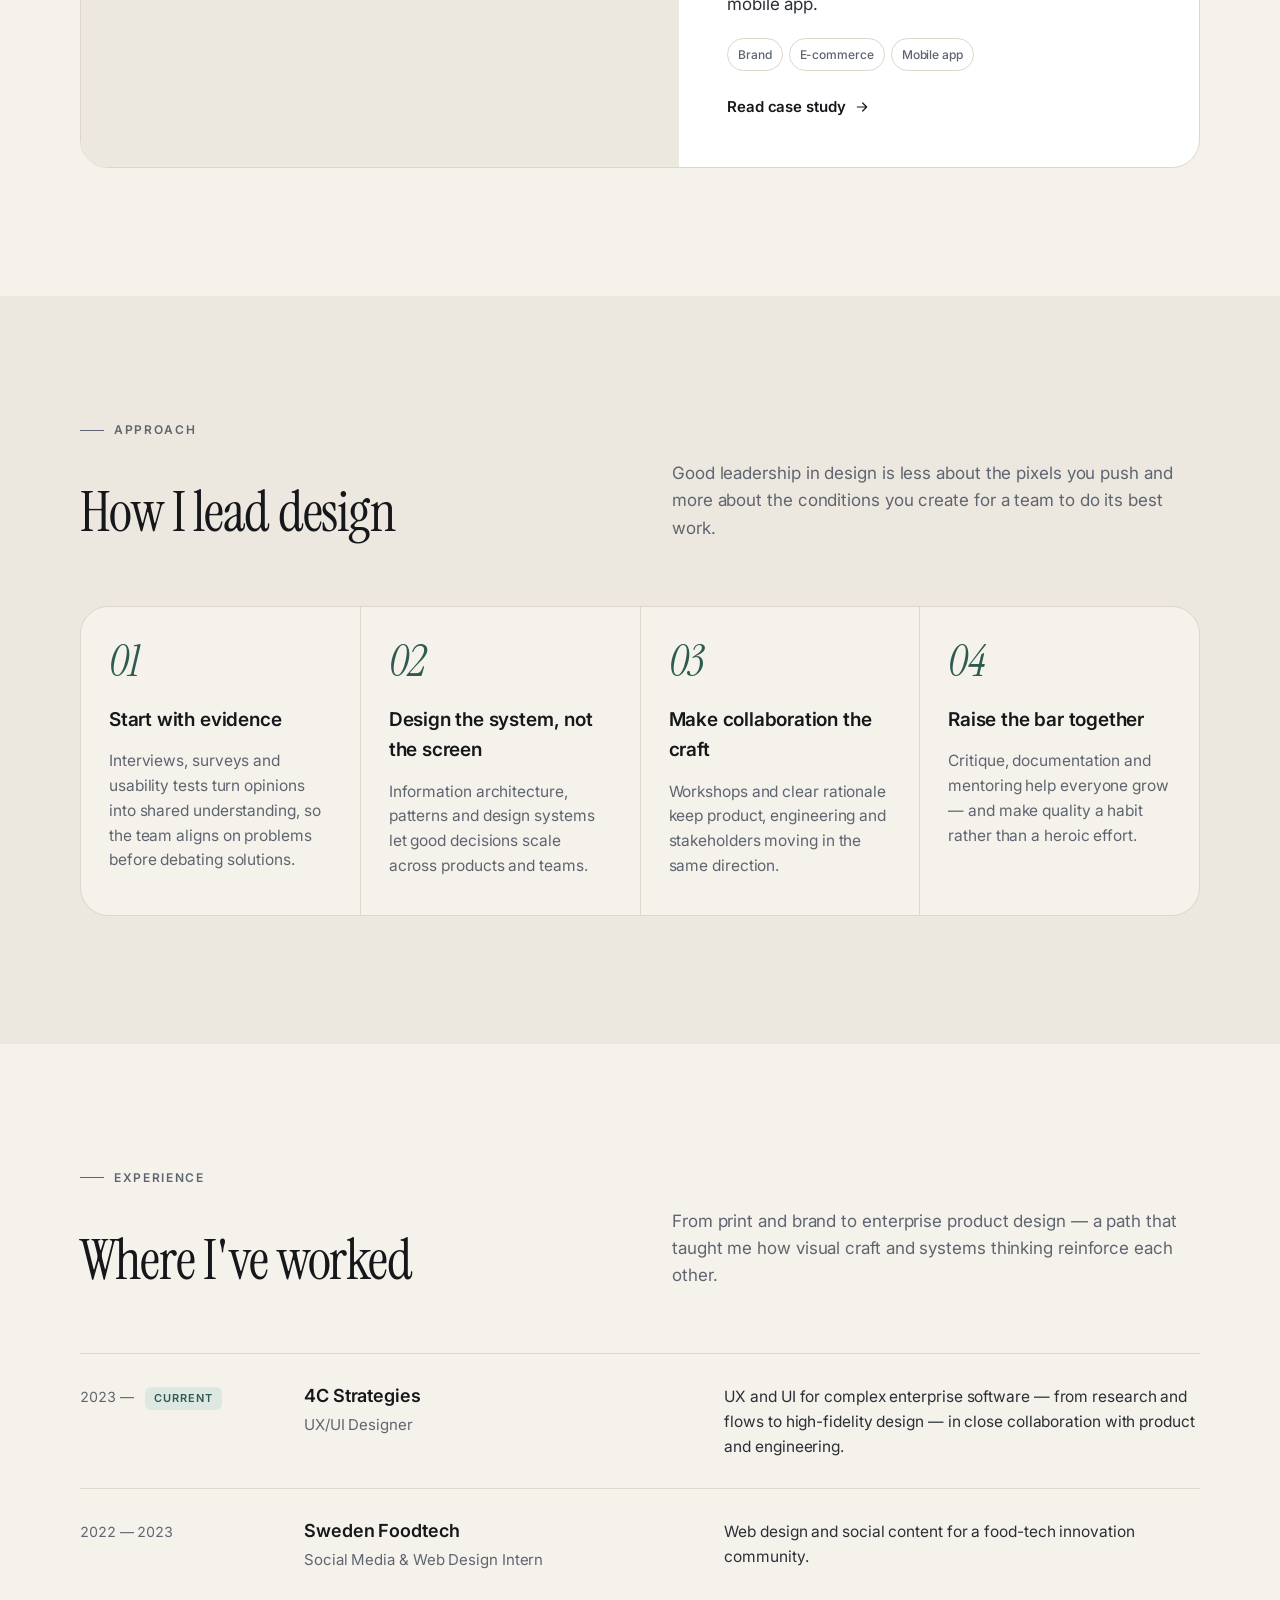
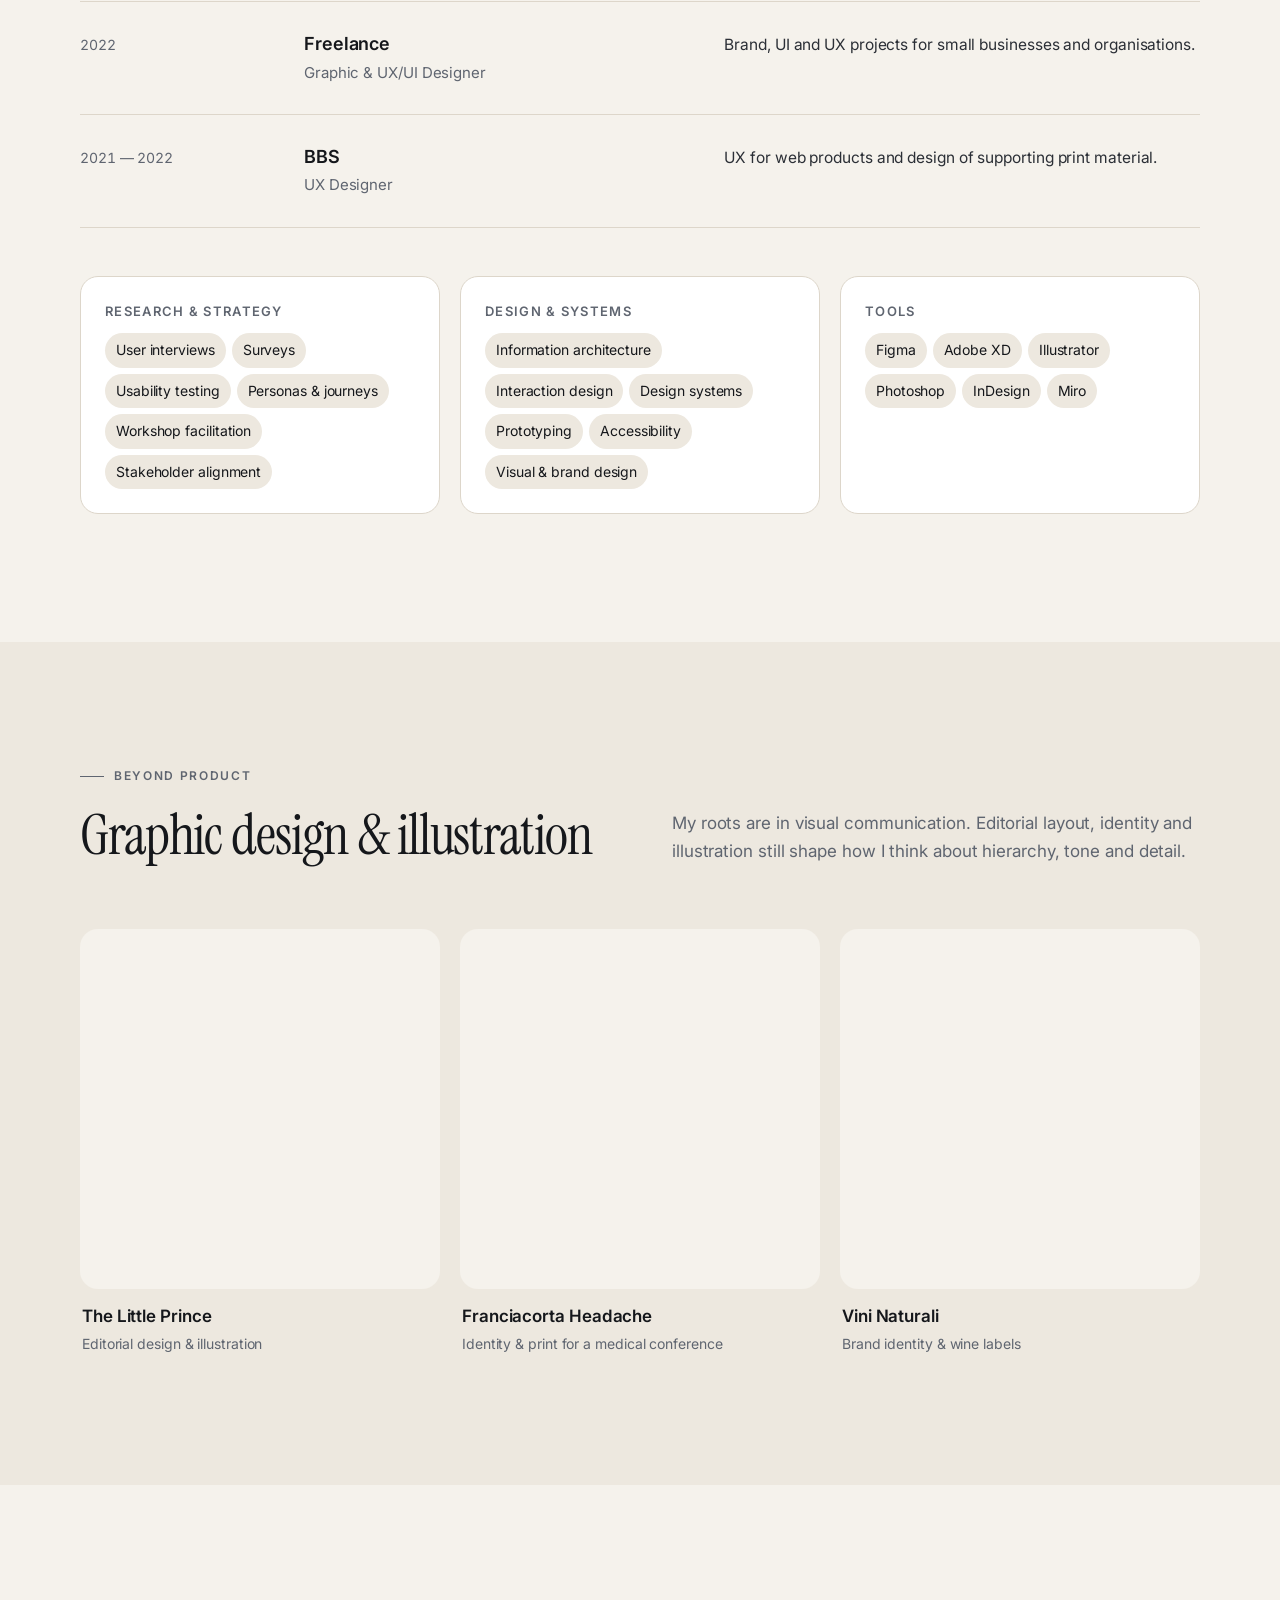
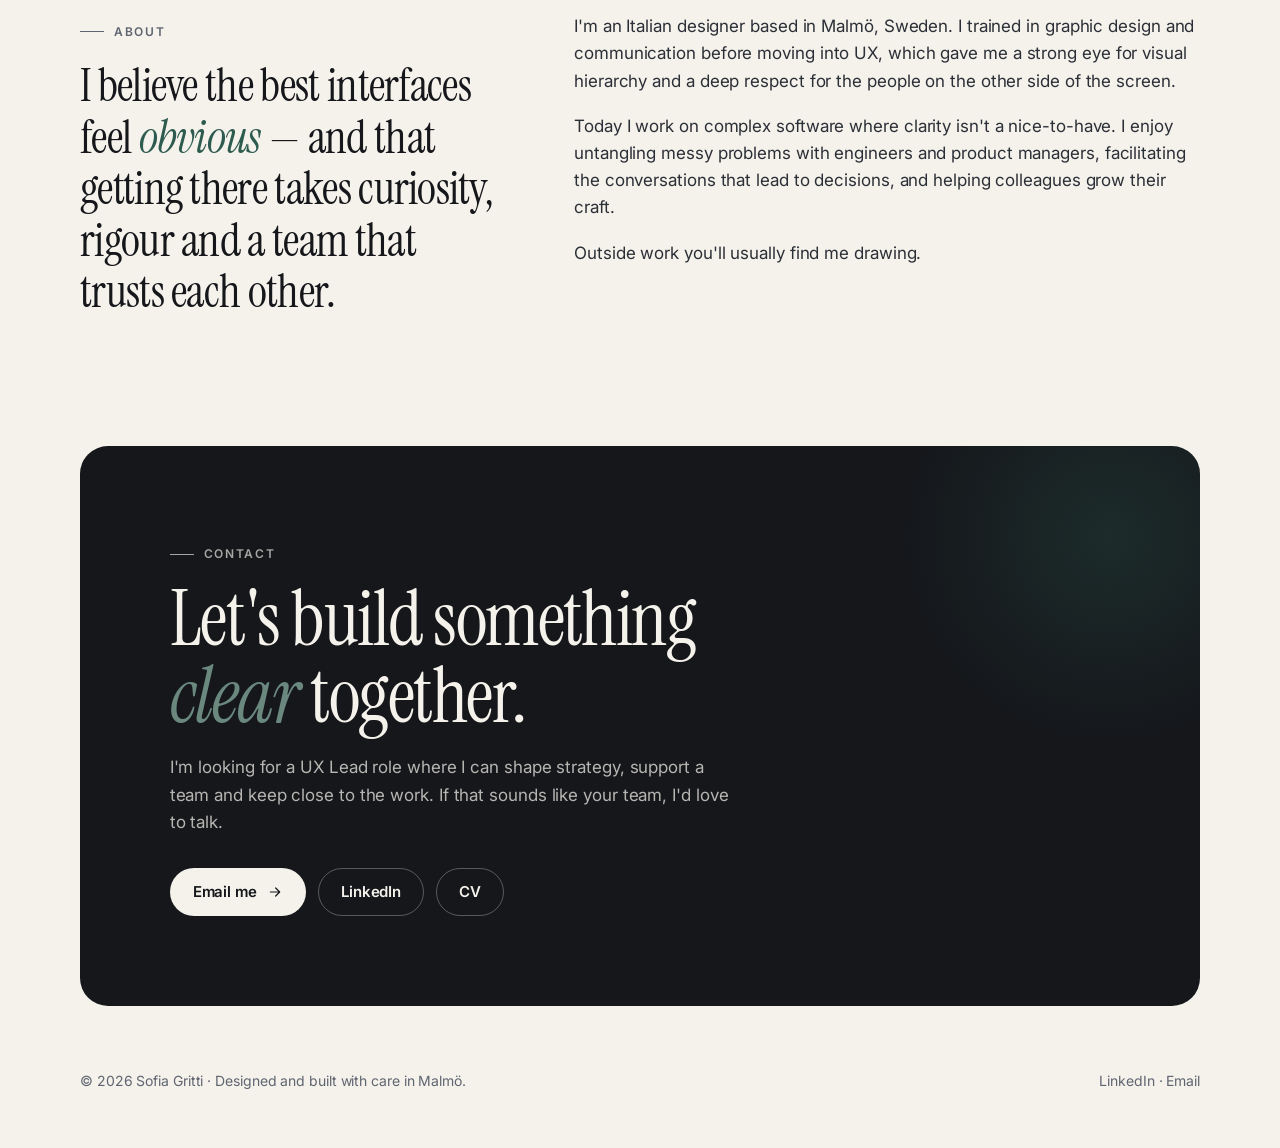
==== commit 630d2351: "Update link preview location to Malmö Co-Authored-By: Claude Opus 5.5 <noreply@anthropic.com> Claude" ====
--- a/index.html
+++ b/index.html
@@ -4,7 +4,7 @@
   <meta charset="utf-8">
   <meta name="viewport" content="width=device-width, initial-scale=1">
   <title>Sofia Gritti — UX Designer</title>
-  <meta name="description" content="Portfolio of Sofia Gritti, UX designer in Lund, Sweden.">
+  <meta name="description" content="Portfolio of Sofia Gritti, UX designer in Malmö, Sweden.">
   <meta property="og:title" content="Sofia Gritti — UX Designer">
   <meta property="og:description" content="Research-led product design for complex systems and public services.">
   <meta property="og:type" content="website">
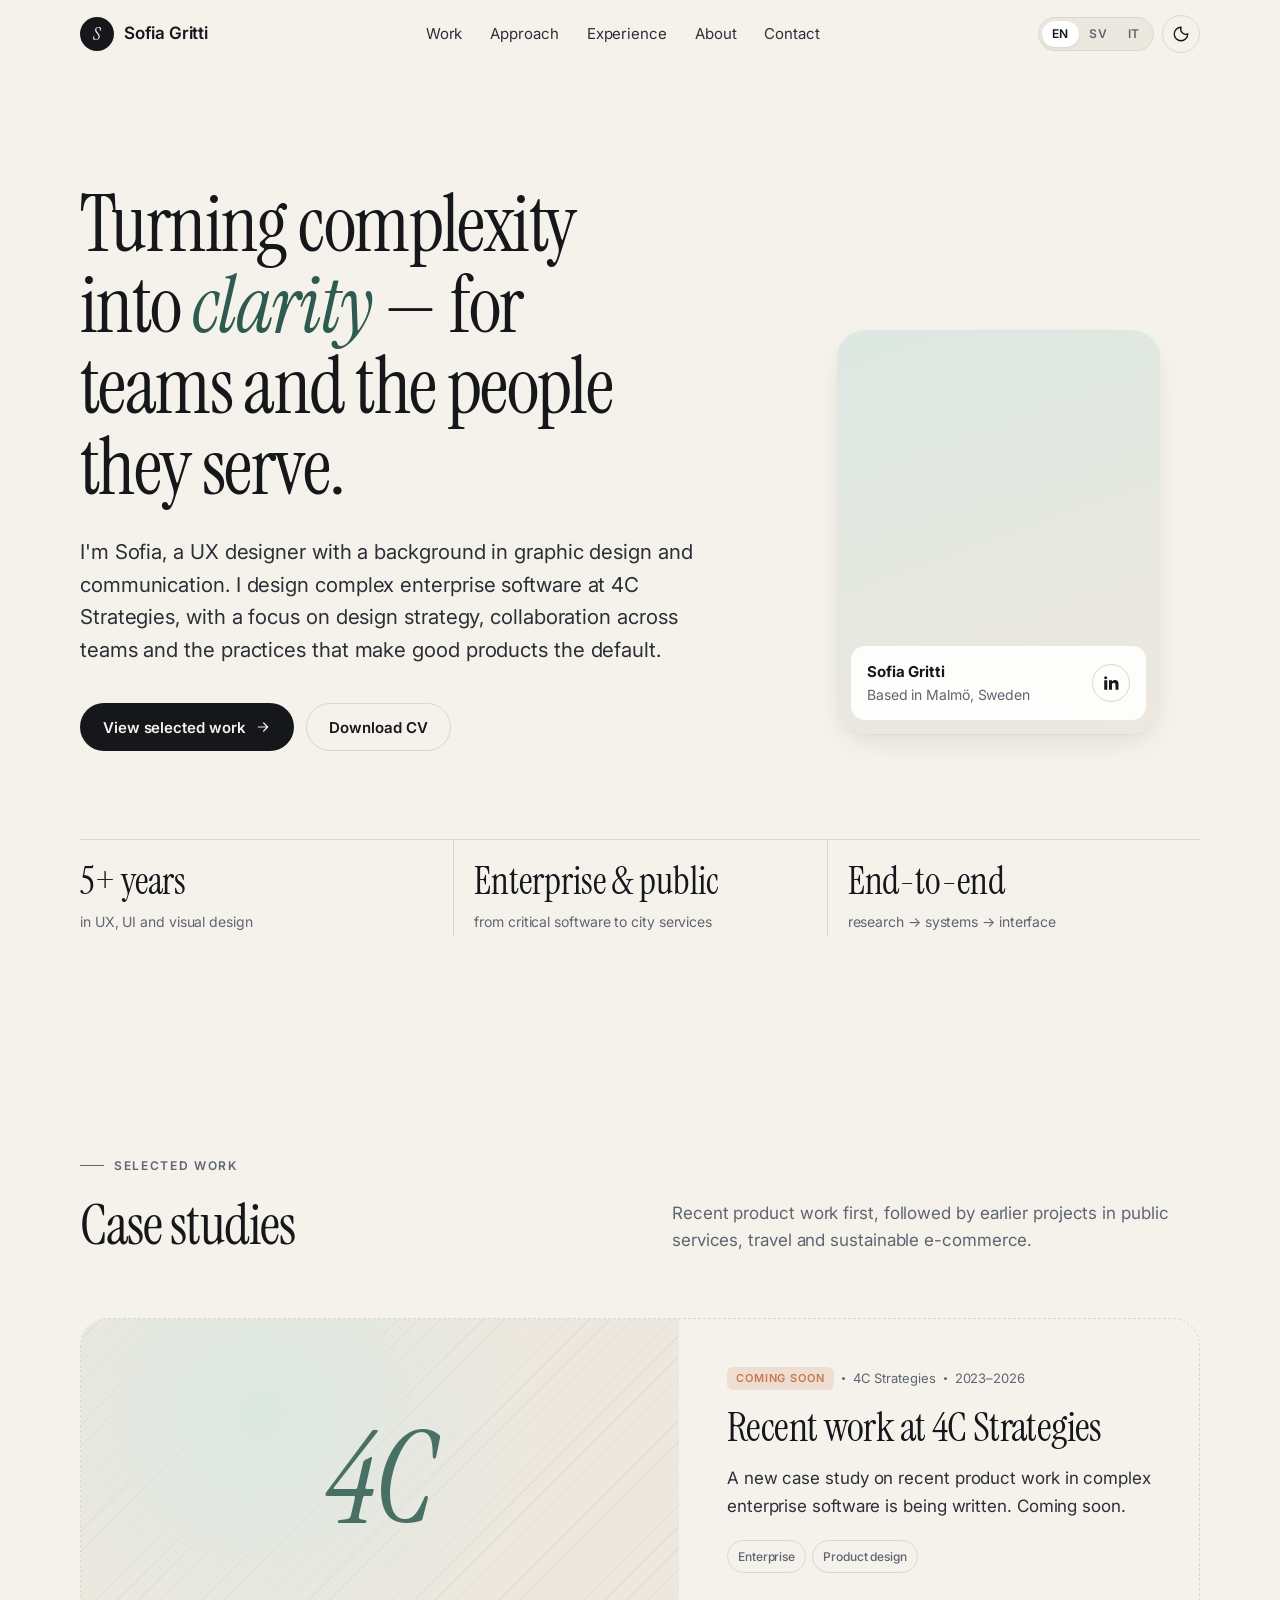
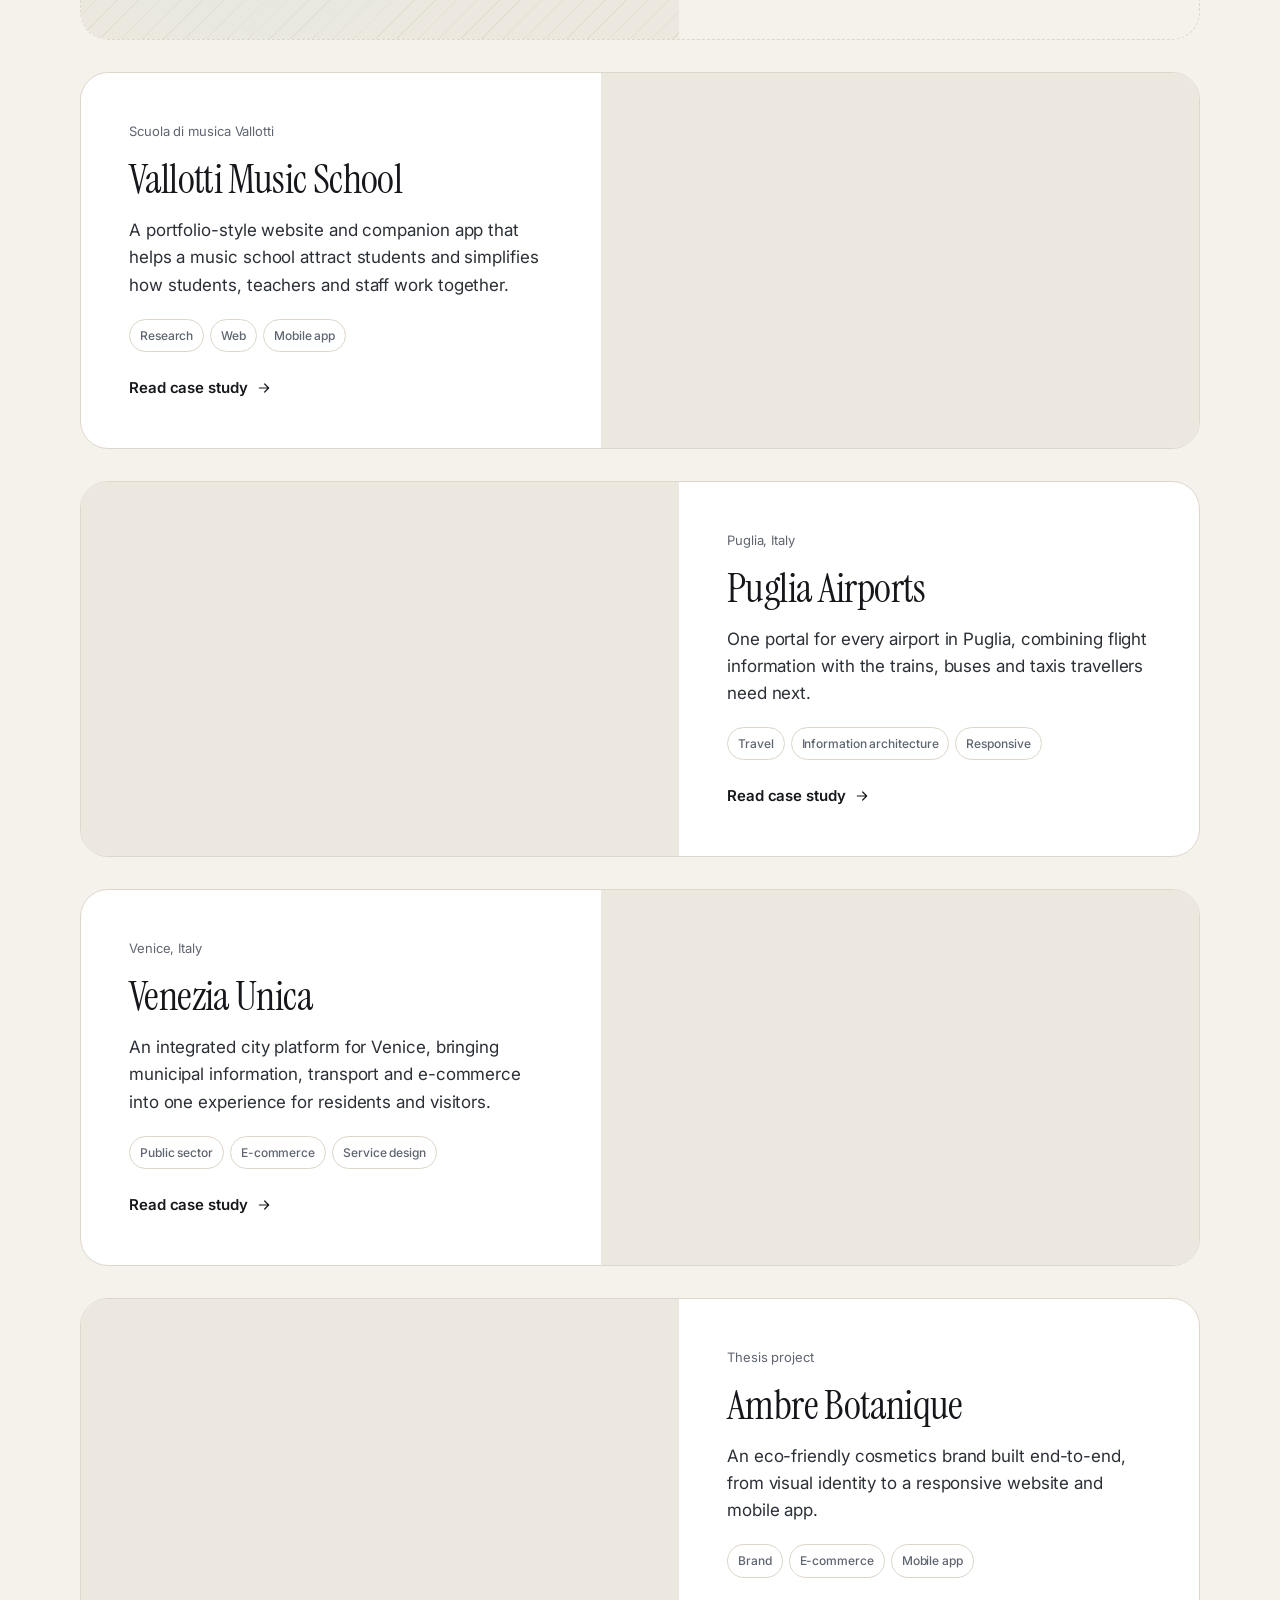
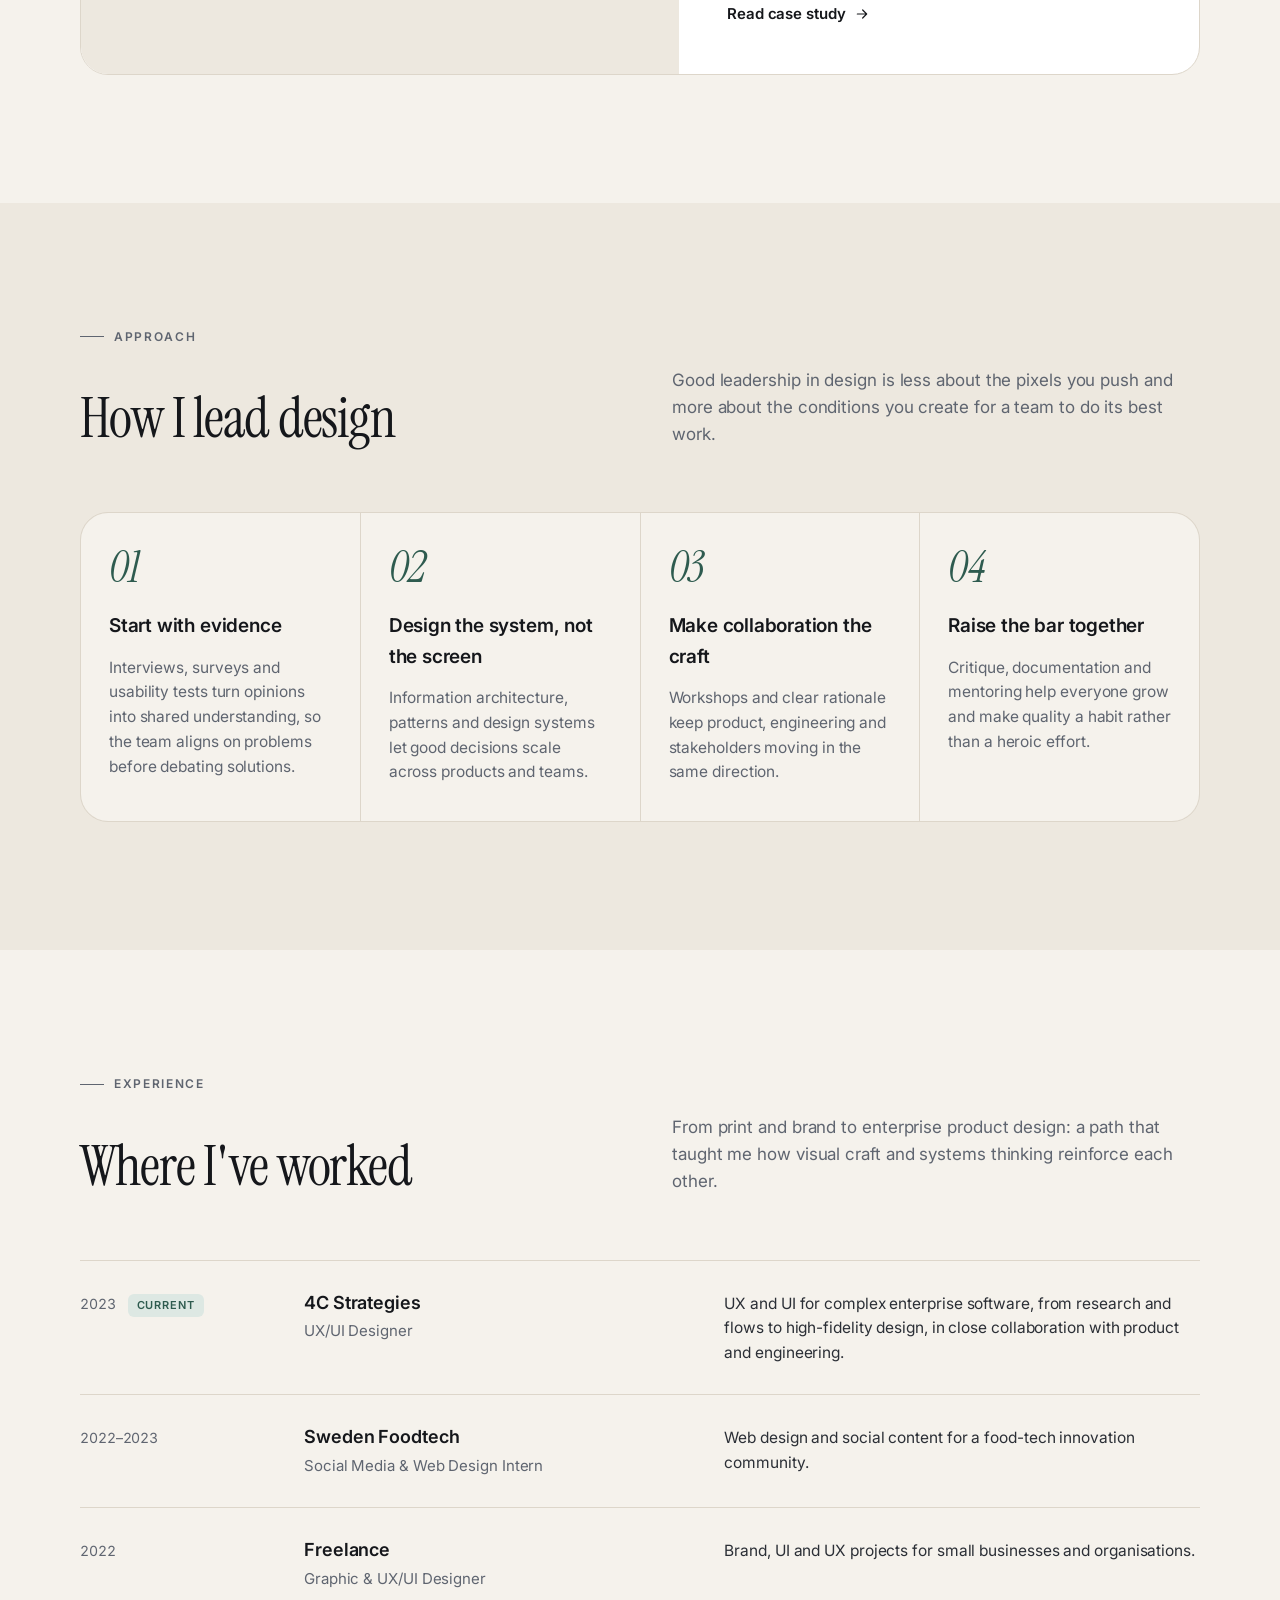
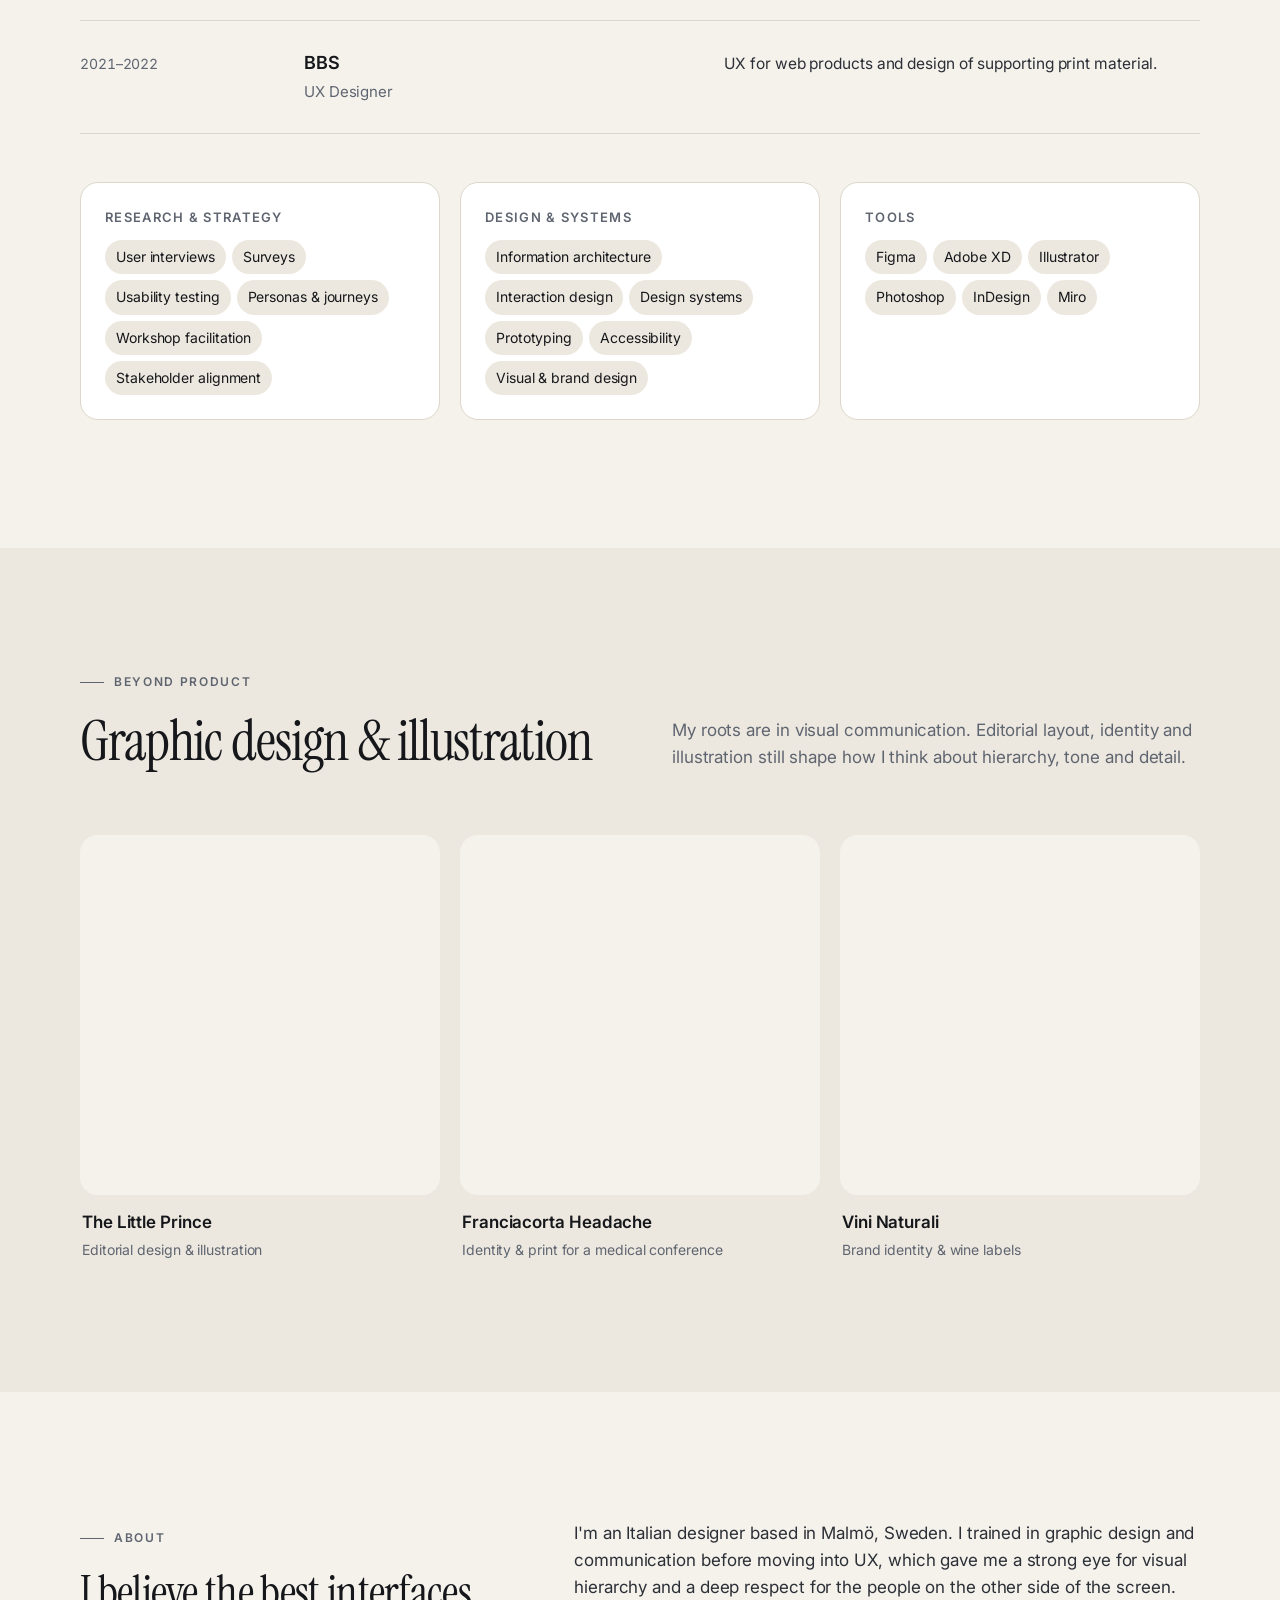
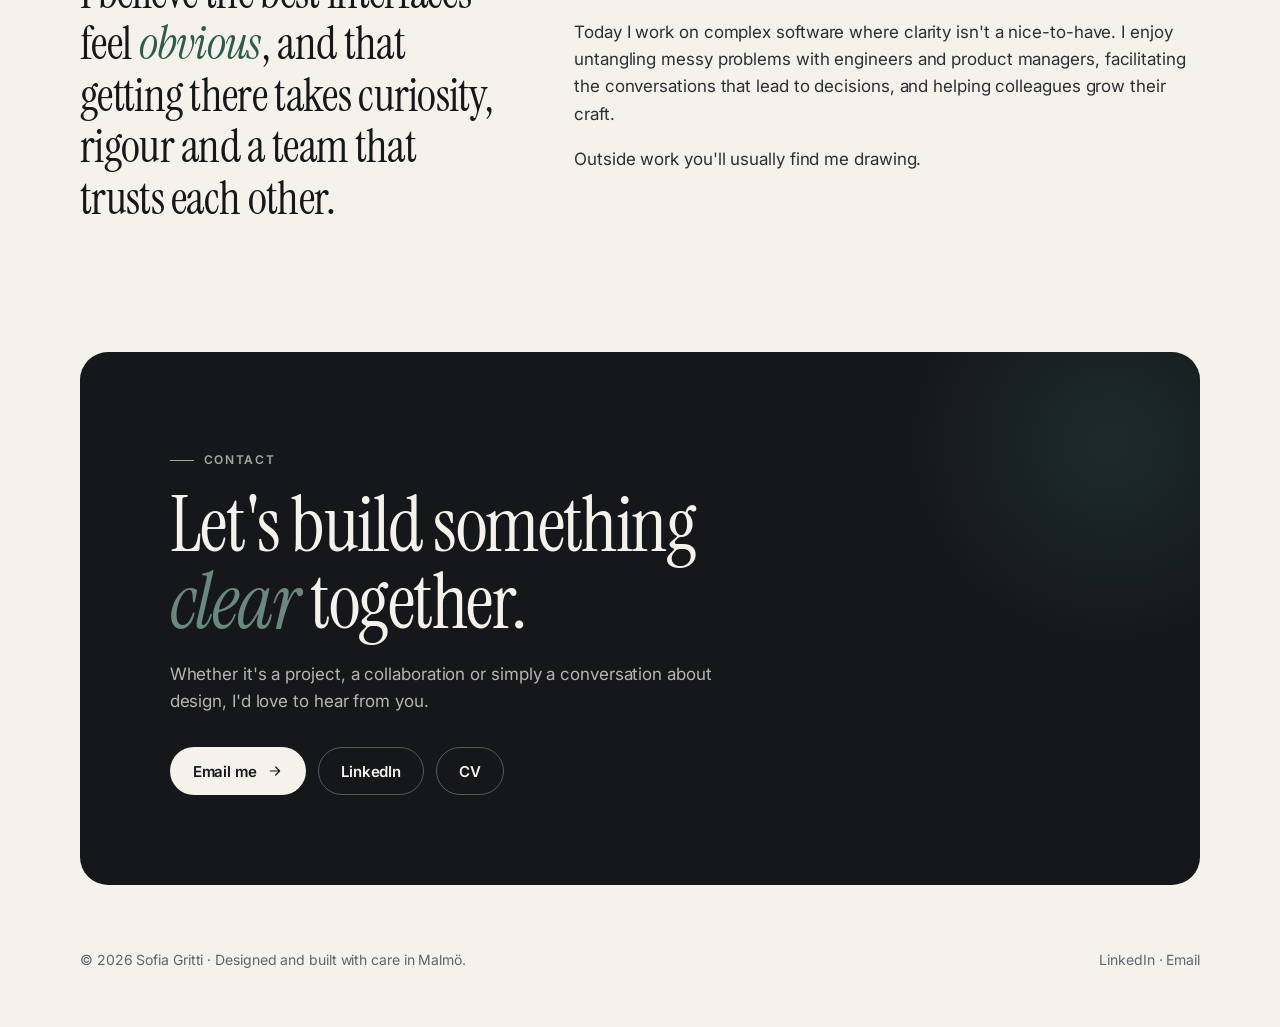
==== commit e2e8927e: "Remove em dashes from body text and open-to-work signals Co-Authored-By: Claude Opus 5.5 <noreply@an" ====
--- a/index.html
+++ b/index.html
@@ -50,7 +50,6 @@
       <div class="wrap">
         <div class="hero-grid">
           <div>
-            <span class="status"><span class="dot"></span><span data-i18n="hero.status"></span></span>
             <h1 class="display" data-i18n="hero.title"></h1>
             <p class="lead" data-i18n="hero.lead"></p>
             <div class="hero-actions">
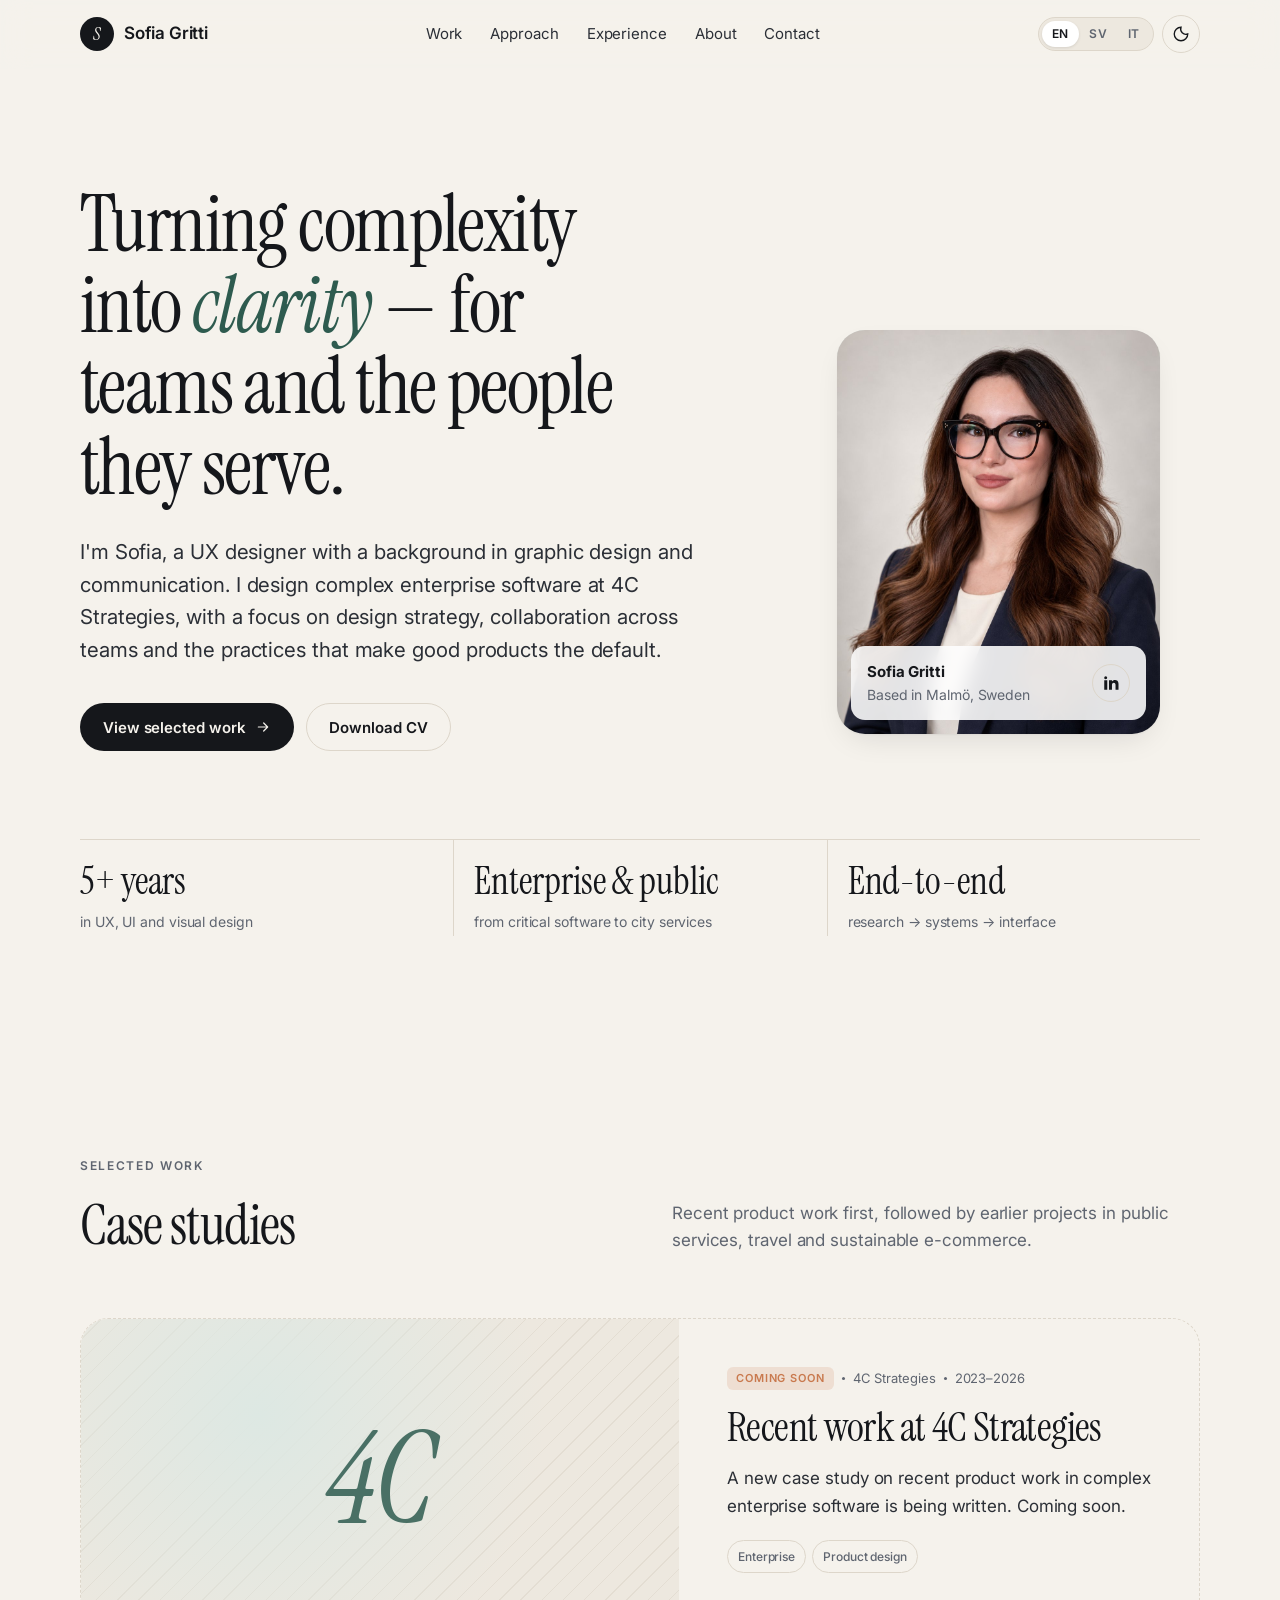
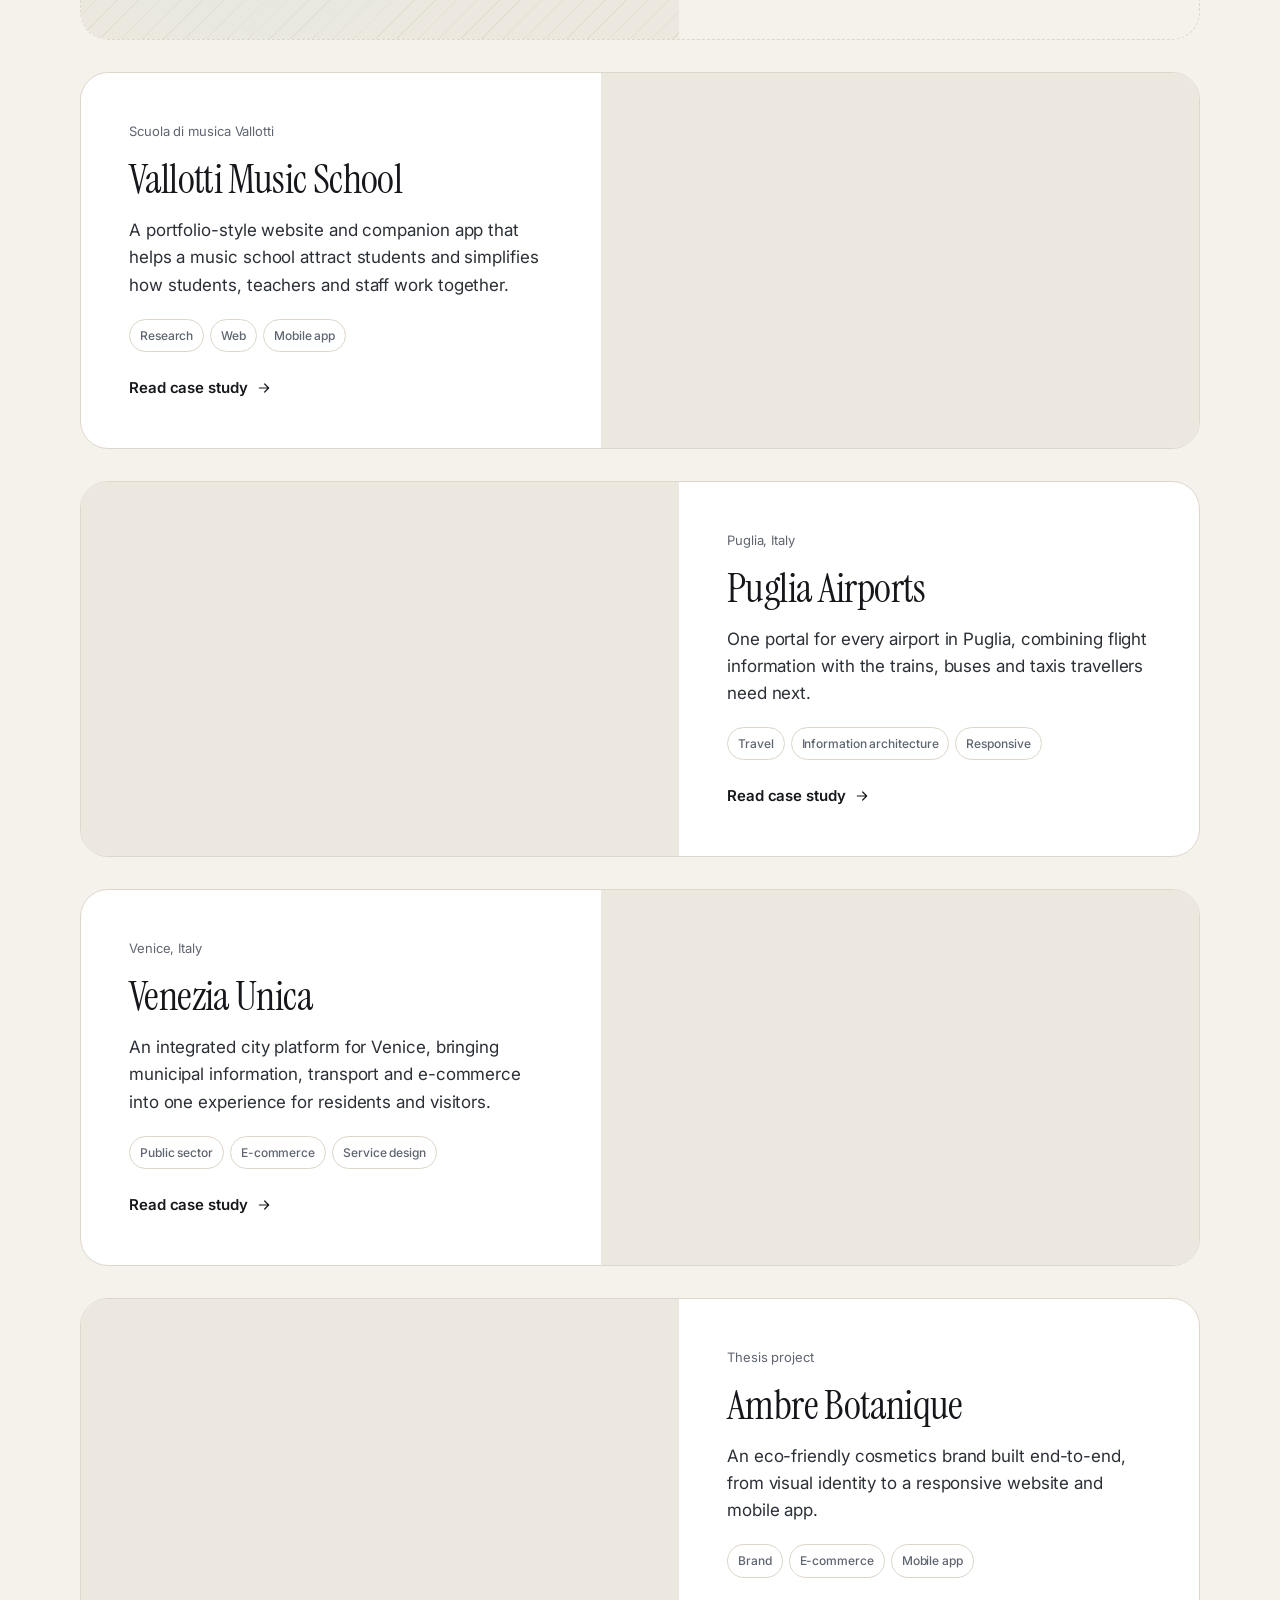
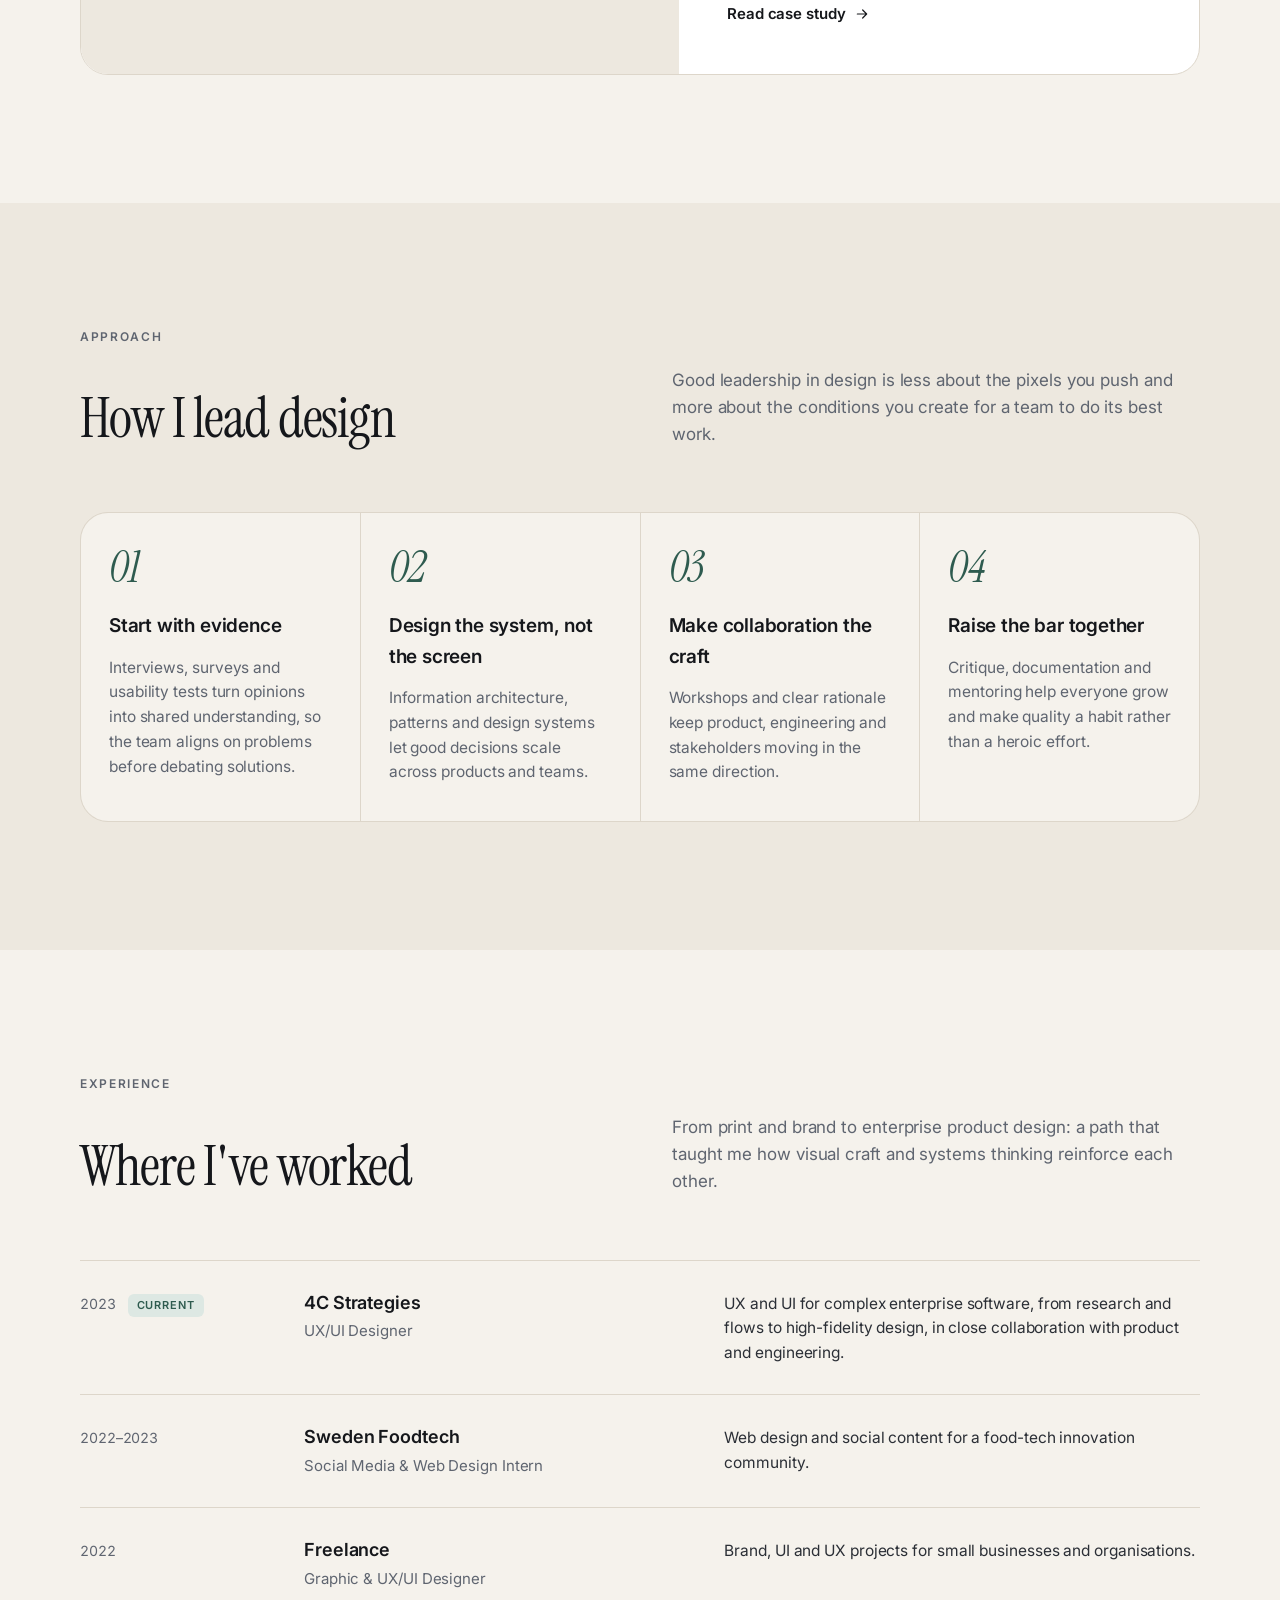
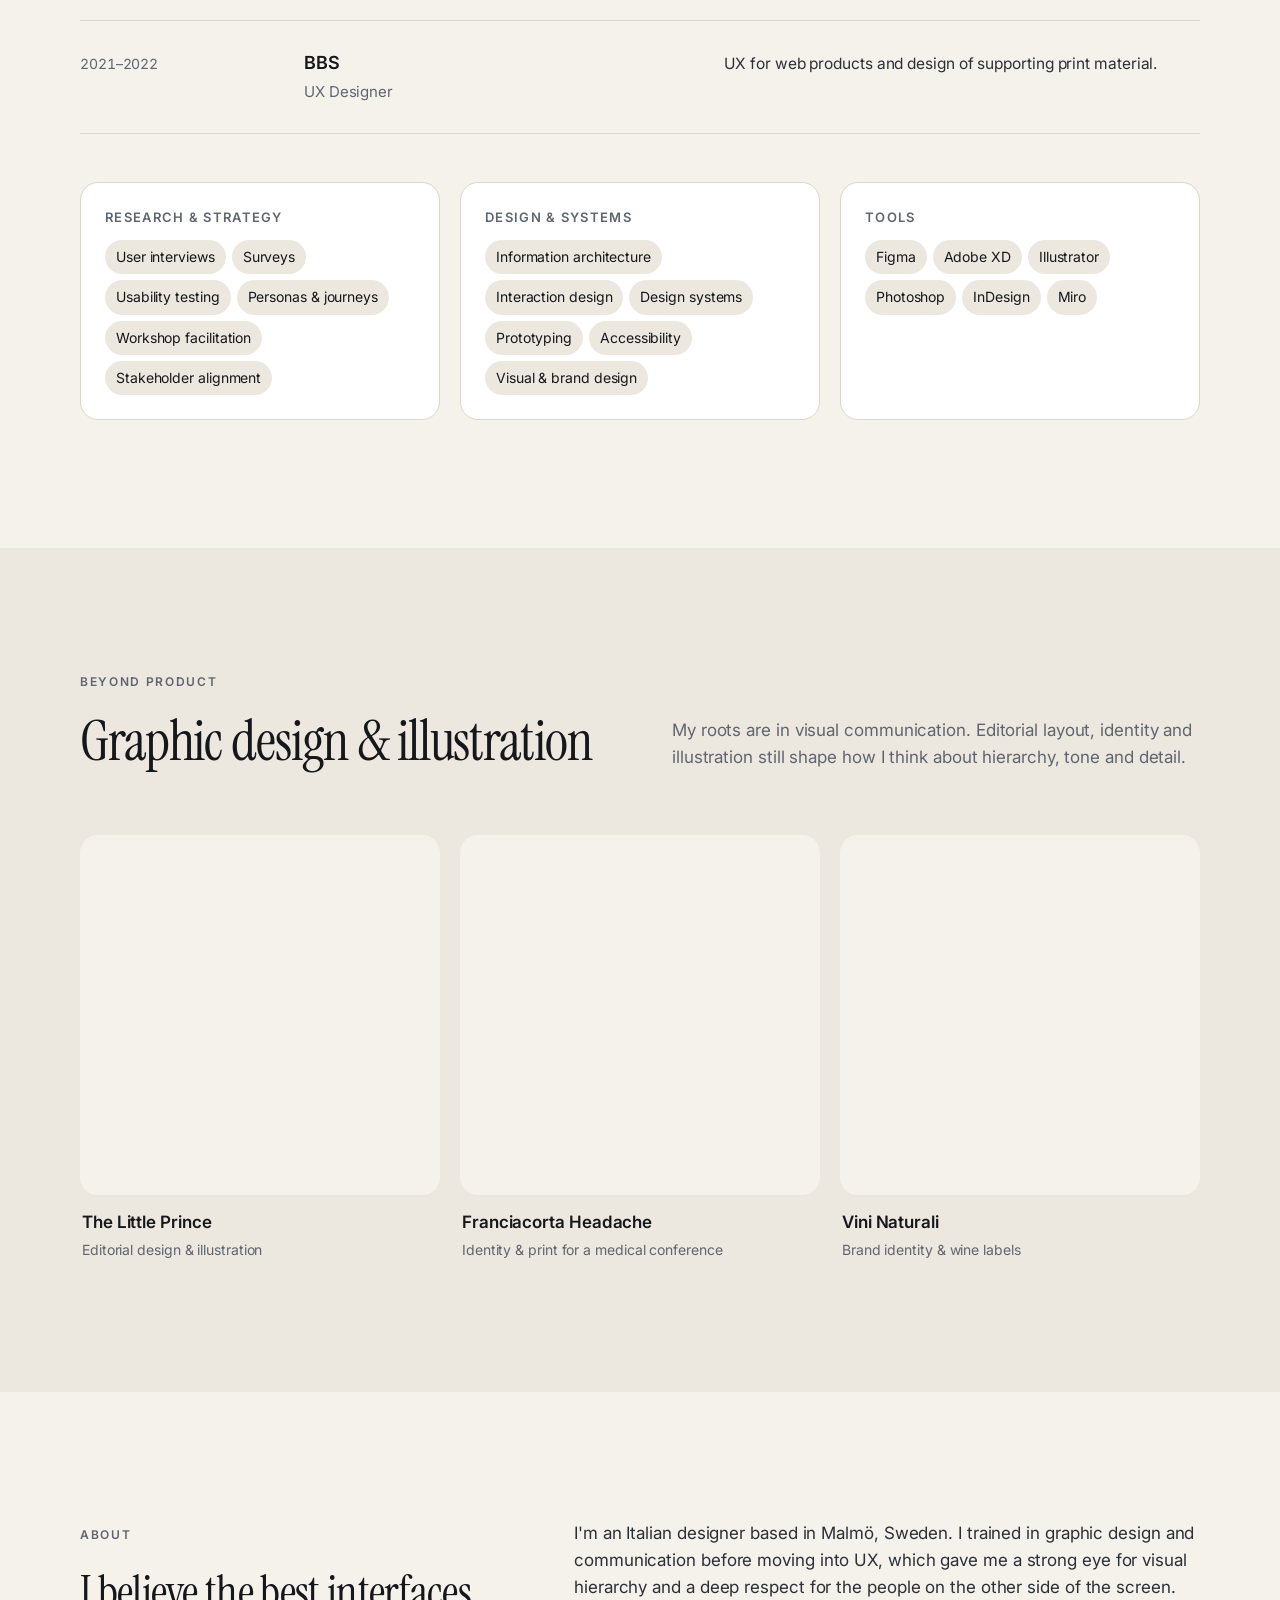
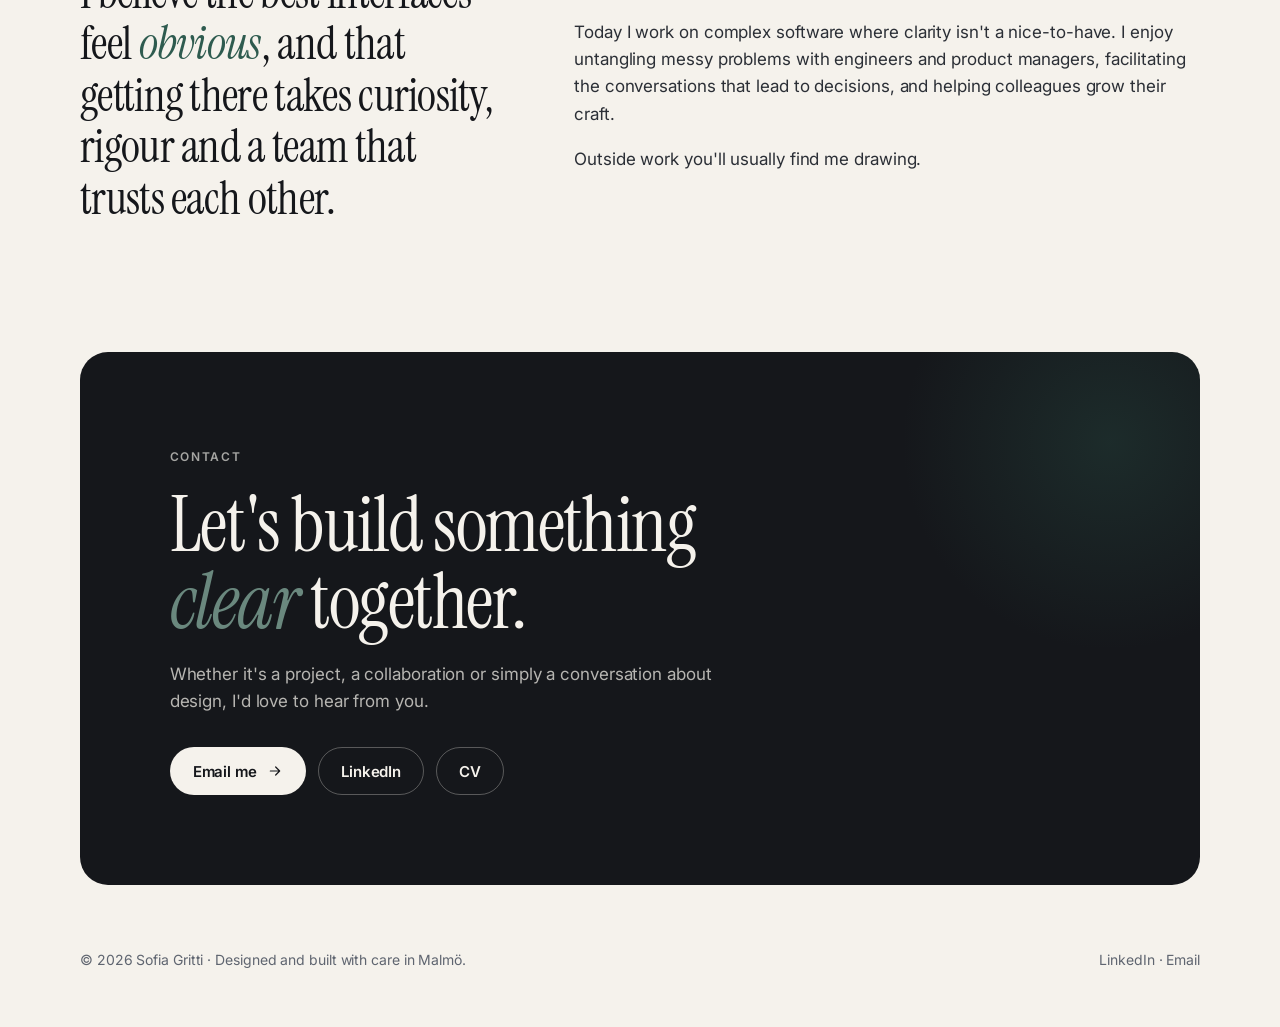
==== commit 816f7b7b: "New profile photo, remove decorative dash lines, cache-bust assets Co-Authored-By: Claude Opus 5.5 <" ====
--- a/index.html
+++ b/index.html
@@ -13,7 +13,7 @@
   <link rel="preconnect" href="https://fonts.googleapis.com">
   <link rel="preconnect" href="https://fonts.gstatic.com" crossorigin>
   <link href="https://fonts.googleapis.com/css2?family=Instrument+Serif:ital@0;1&family=Inter:wght@400;500;600&display=swap" rel="stylesheet">
-  <link rel="stylesheet" href="assets/css/style.css">
+  <link rel="stylesheet" href="assets/css/style.css?v=3">
 </head>
 <body data-page="home">
   <a class="skip" href="#main" data-i18n="skip">Skip to content</a>
@@ -168,8 +168,8 @@
     </div>
   </footer>
 
-  <script src="assets/js/i18n.js"></script>
-  <script src="assets/js/content.js"></script>
-  <script src="assets/js/app.js"></script>
+  <script src="assets/js/i18n.js?v=3"></script>
+  <script src="assets/js/content.js?v=3"></script>
+  <script src="assets/js/app.js?v=3"></script>
 </body>
 </html>
--- a/assets/css/style.css
+++ b/assets/css/style.css
@@ -74,7 +74,7 @@
   font: 600 12px/1 var(--sans); letter-spacing: .14em; text-transform: uppercase; color: var(--muted);
   display: inline-flex; align-items: center; gap: 10px;
 }
-.eyebrow::before { content: ""; width: 24px; height: 1px; background: currentColor; }
+
 .lead { font-size: clamp(18px, 1.6vw, 21px); color: var(--ink-2); max-width: 60ch; }
 .muted { color: var(--muted); }
 
@@ -153,7 +153,7 @@
   position: relative; border-radius: var(--radius-l); overflow: hidden; aspect-ratio: 4/5;
   background: linear-gradient(160deg, var(--accent-soft), var(--bg-alt)); box-shadow: var(--shadow);
 }
-.portrait img { width: 100%; height: 100%; object-fit: cover; }
+.portrait img { width: 100%; height: 100%; object-fit: cover; object-position: center 20%; }
 .portrait figcaption {
   position: absolute; left: 14px; right: 14px; bottom: 14px; padding: 14px 16px; border-radius: 14px;
   background: color-mix(in srgb, var(--surface) 88%, transparent); backdrop-filter: blur(10px);
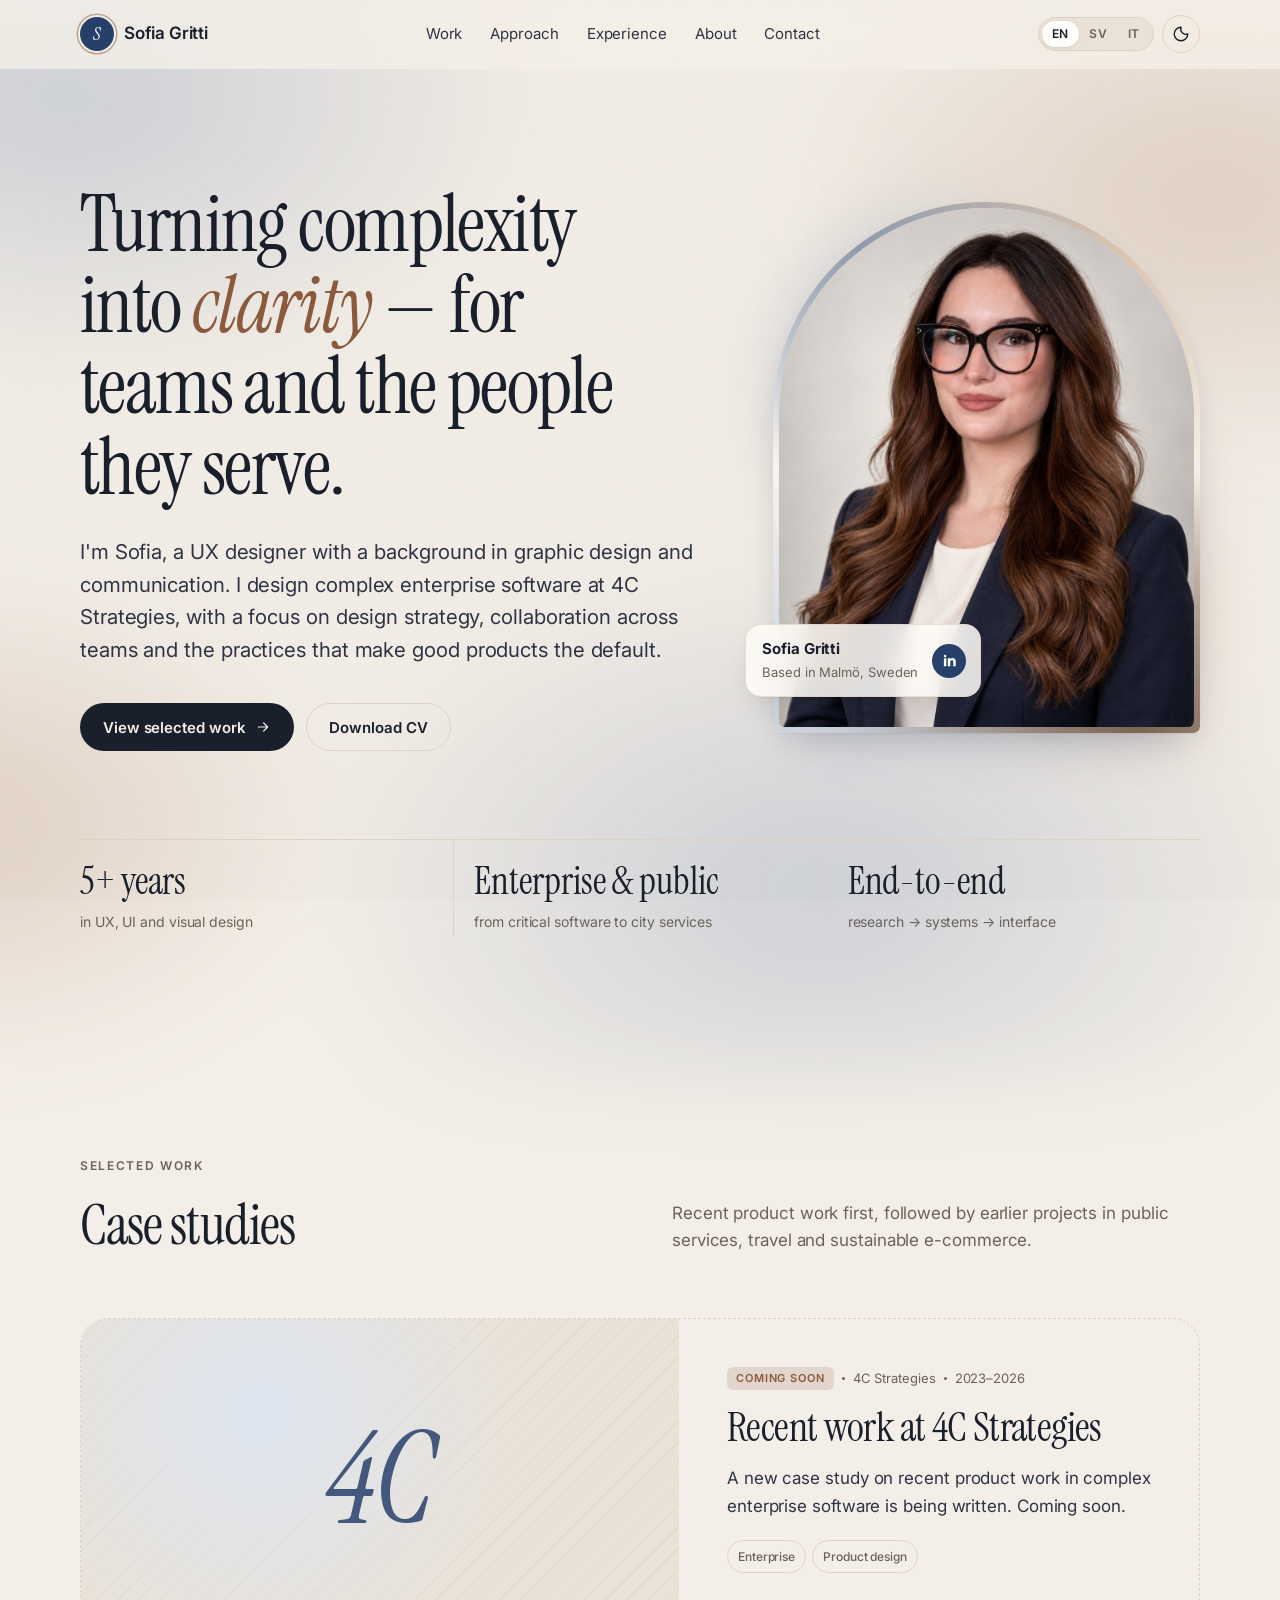
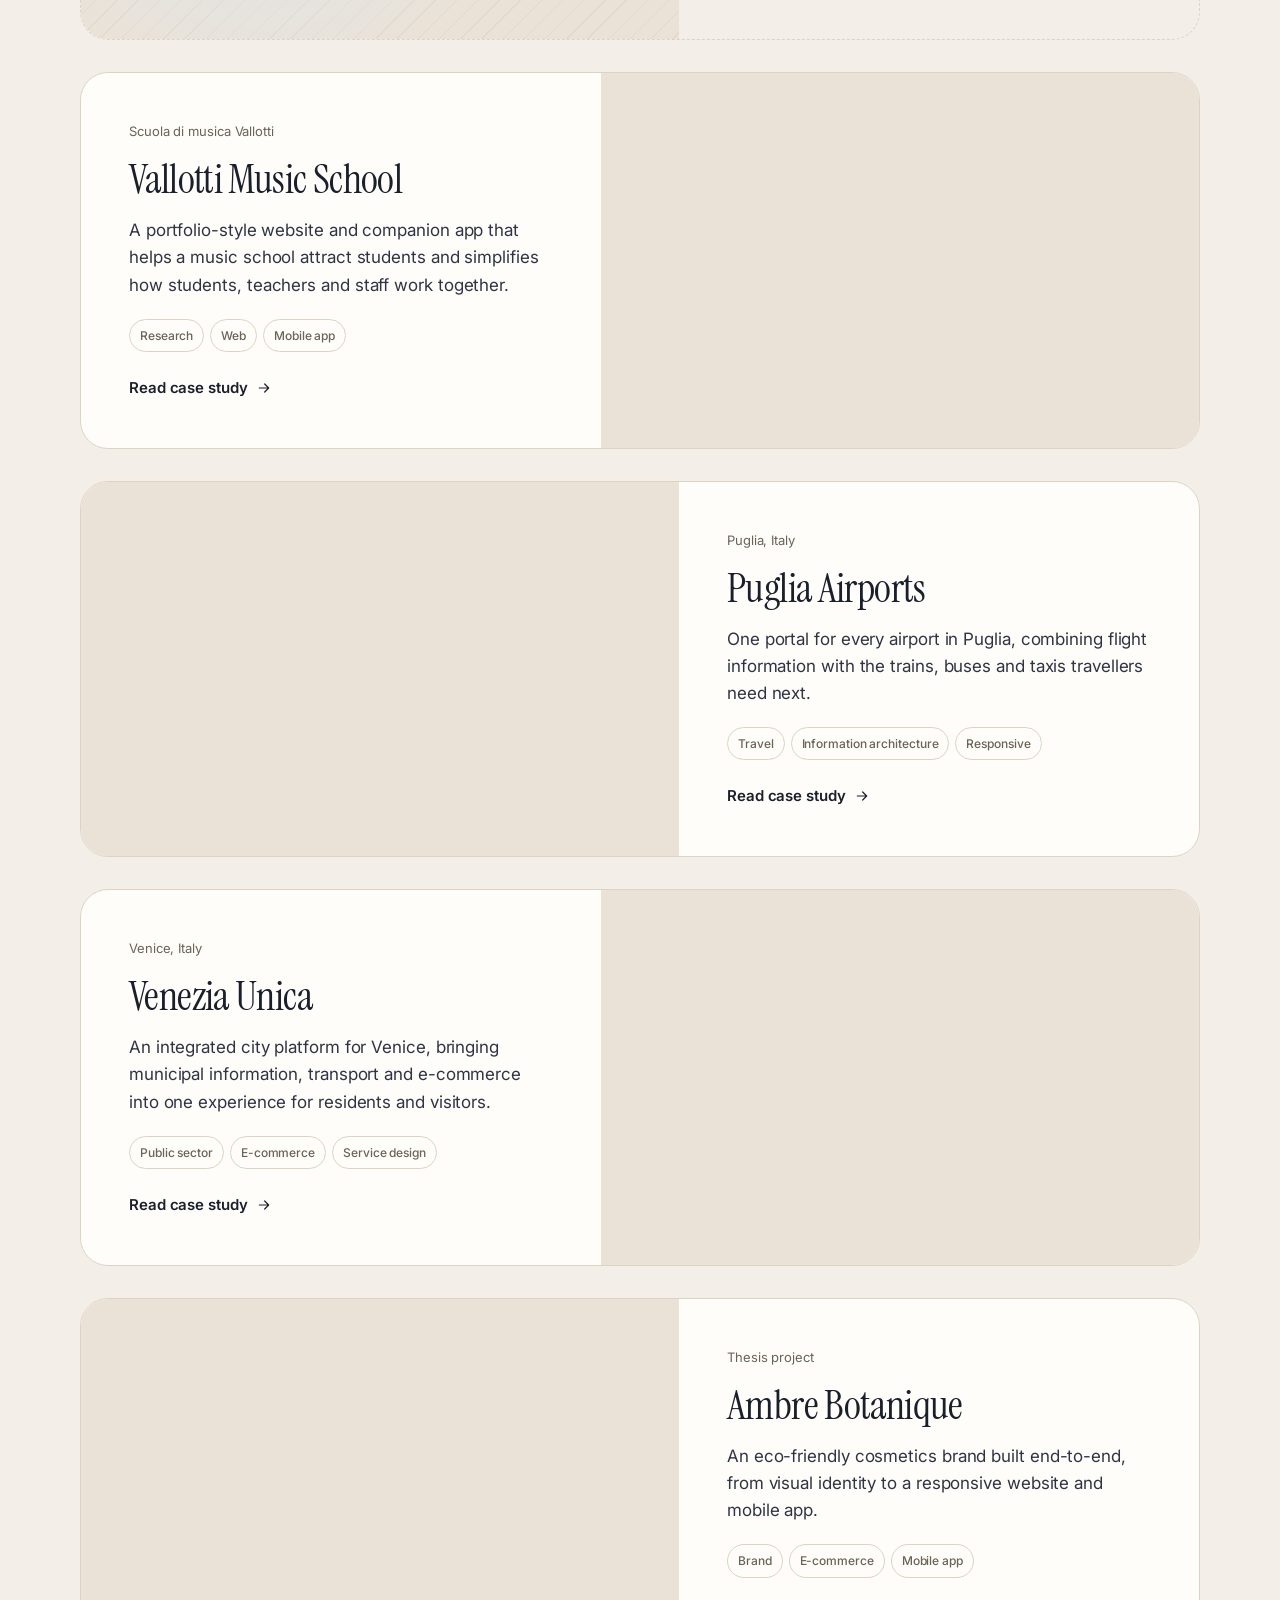
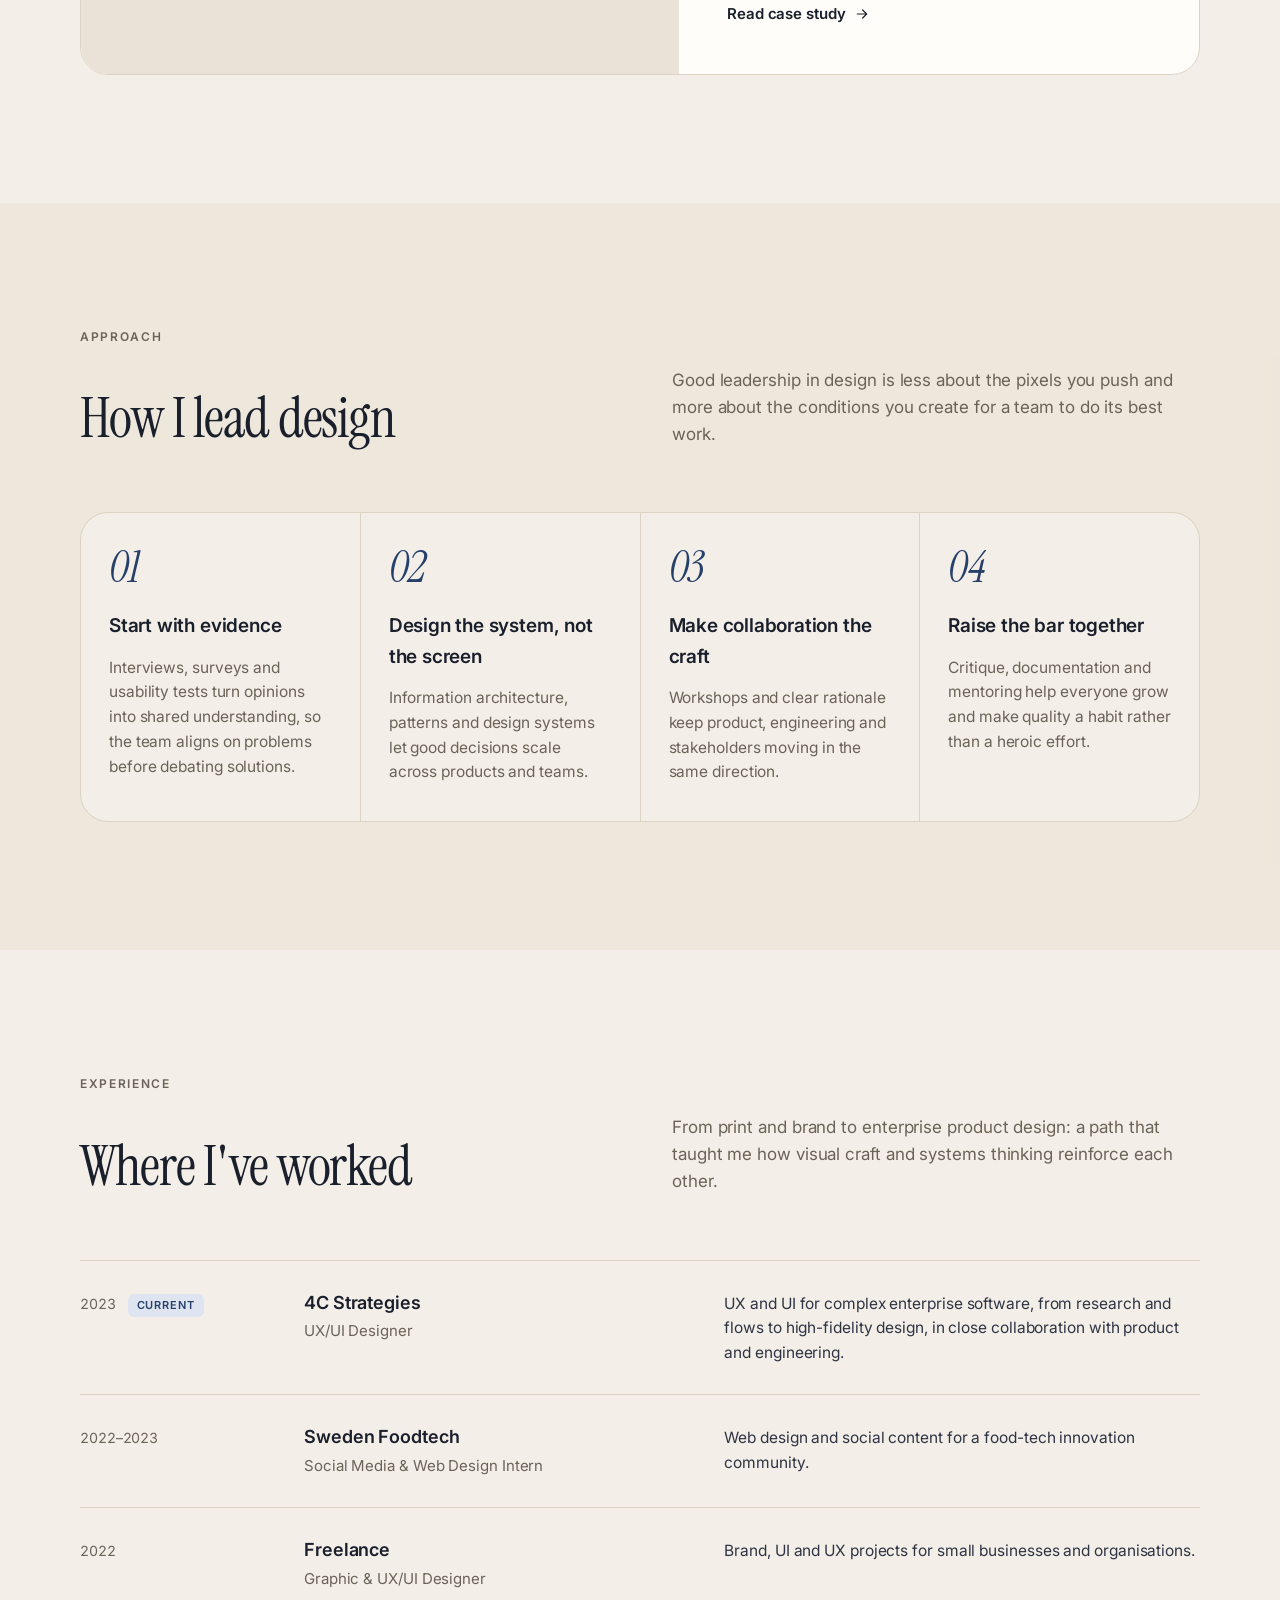
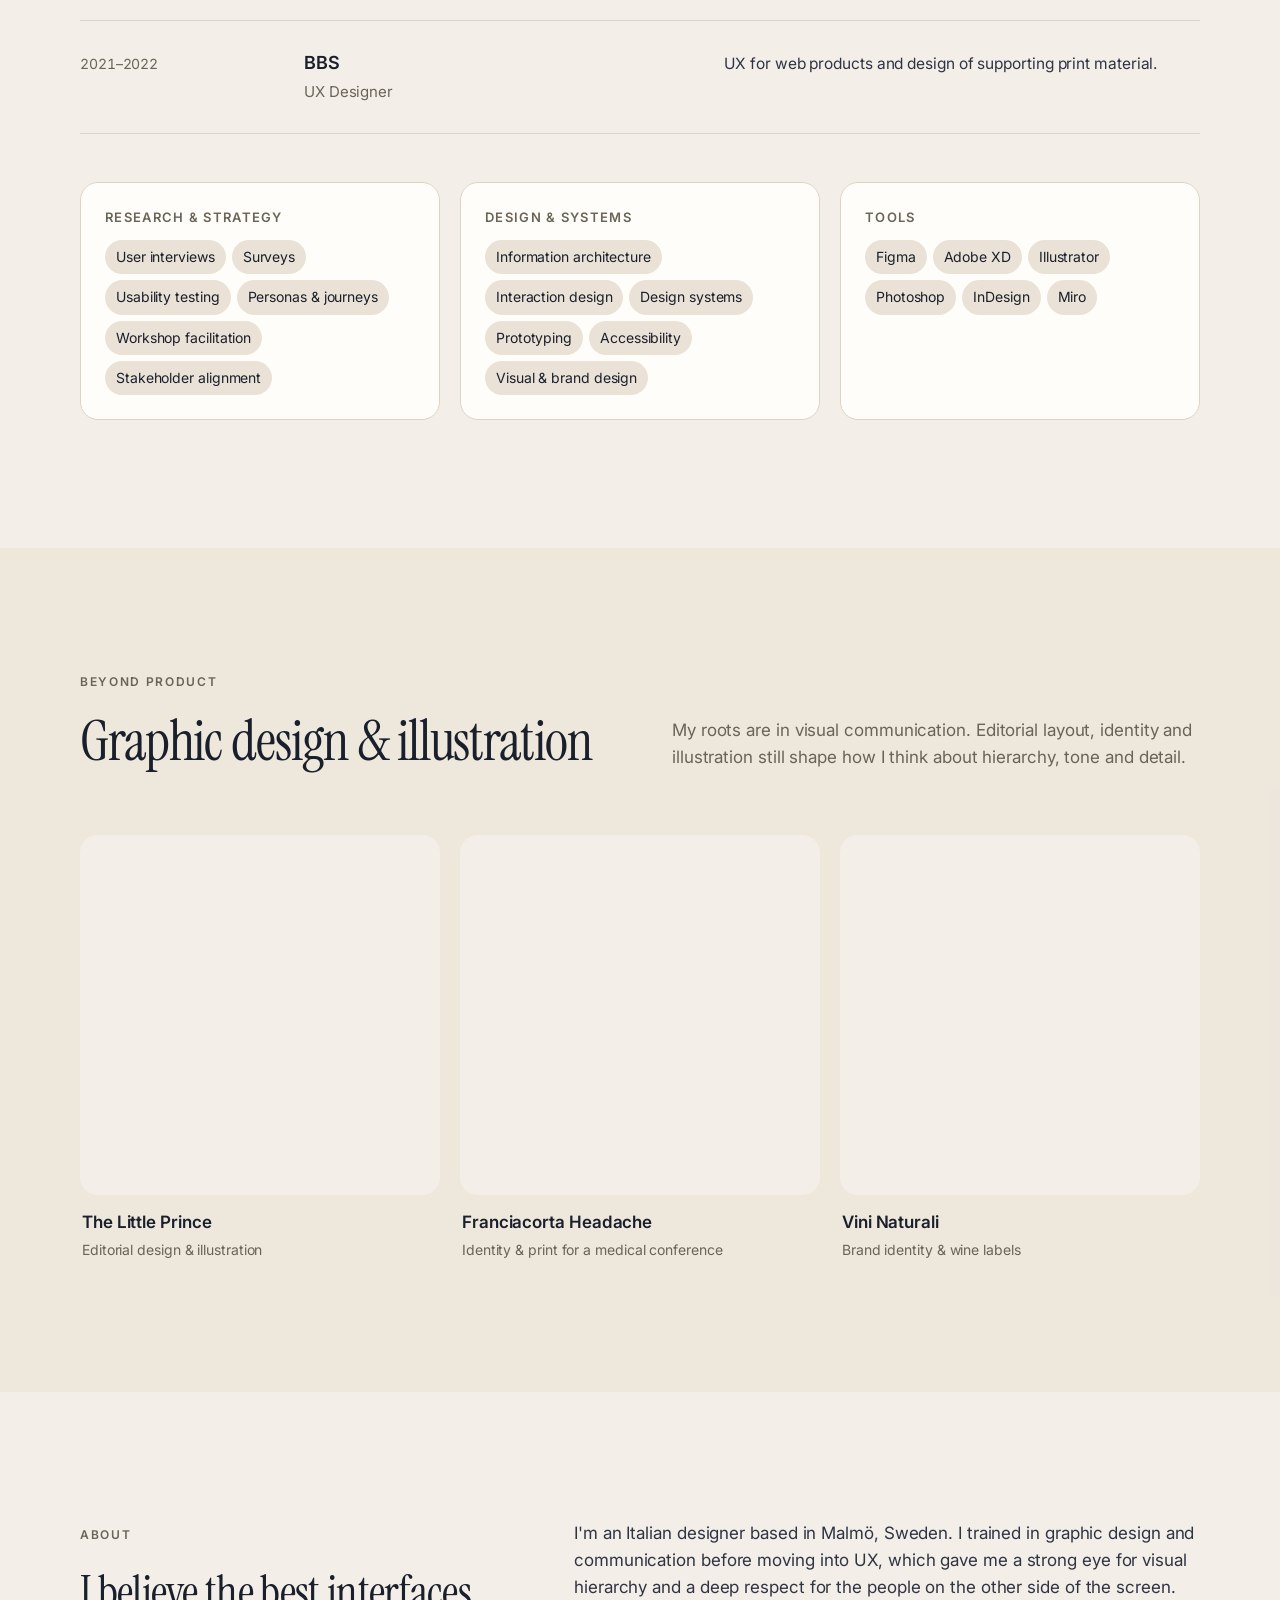
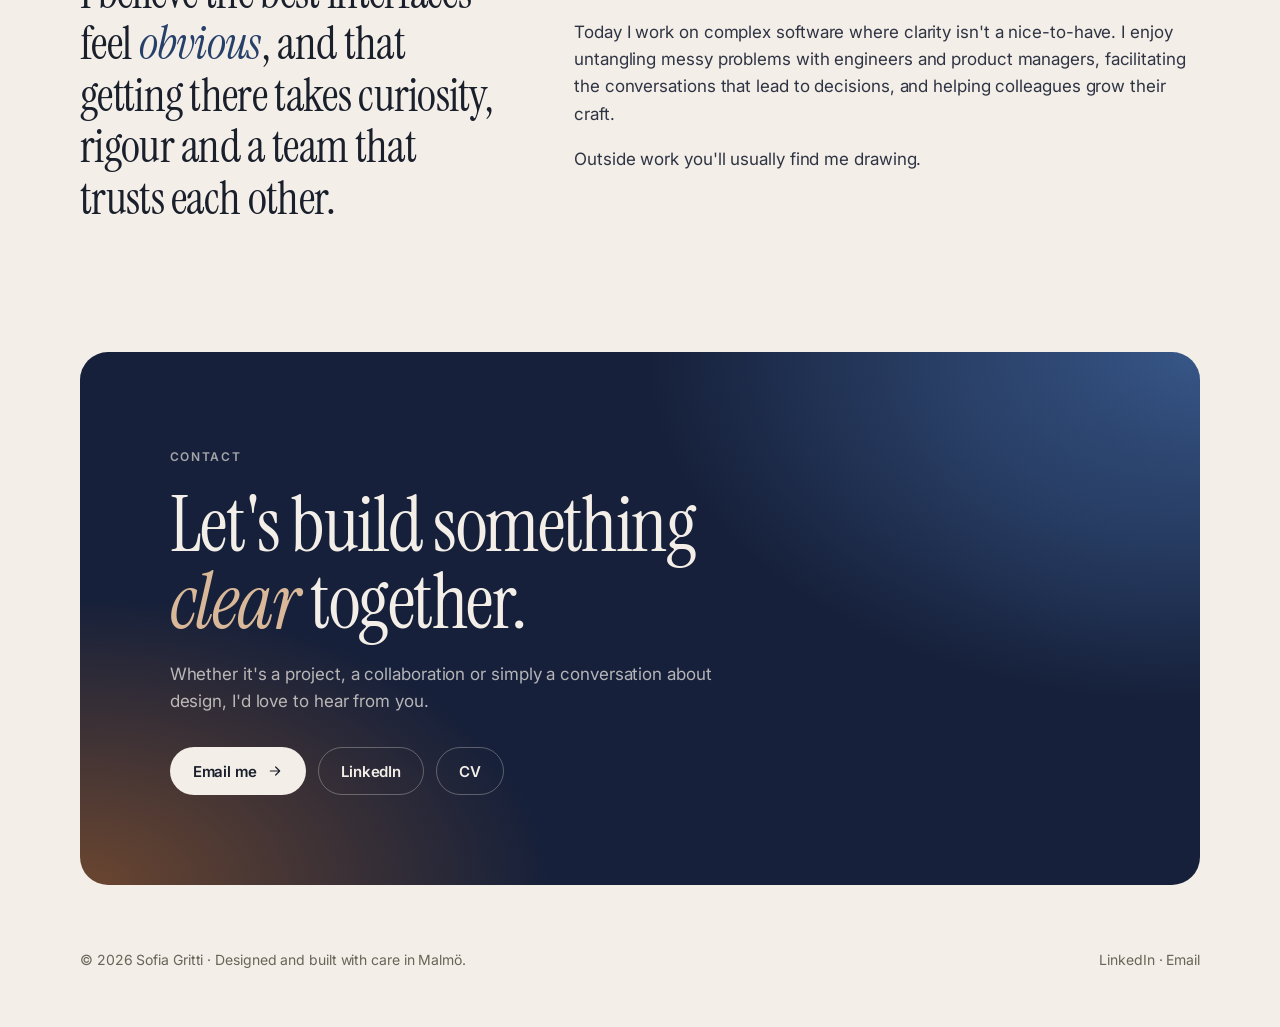
==== commit 28e00b60: "Brown and navy palette, soft animated background, arch portrait with chrome frame Co-Authored-By: Cl" ====
--- a/index.html
+++ b/index.html
@@ -8,12 +8,12 @@
   <meta property="og:title" content="Sofia Gritti — UX Designer">
   <meta property="og:description" content="Research-led product design for complex systems and public services.">
   <meta property="og:type" content="website">
-  <meta name="theme-color" content="#F5F2EC">
+  <meta name="theme-color" content="#F3EEE7">
   <link rel="icon" href="data:image/svg+xml,%3Csvg xmlns='http://www.w3.org/2000/svg' viewBox='0 0 64 64'%3E%3Ccircle cx='32' cy='32' r='32' fill='%2315171B'/%3E%3Ctext x='32' y='44' font-family='Georgia,serif' font-style='italic' font-size='34' fill='%23F5F2EC' text-anchor='middle'%3ES%3C/text%3E%3C/svg%3E">
   <link rel="preconnect" href="https://fonts.googleapis.com">
   <link rel="preconnect" href="https://fonts.gstatic.com" crossorigin>
   <link href="https://fonts.googleapis.com/css2?family=Instrument+Serif:ital@0;1&family=Inter:wght@400;500;600&display=swap" rel="stylesheet">
-  <link rel="stylesheet" href="assets/css/style.css?v=3">
+  <link rel="stylesheet" href="assets/css/style.css?v=4">
 </head>
 <body data-page="home">
   <a class="skip" href="#main" data-i18n="skip">Skip to content</a>
@@ -59,7 +59,7 @@
             </div>
           </div>
           <figure class="portrait">
-            <img id="portrait-img" alt="Sofia Gritti" onerror="this.classList.add('broken')">
+            <div class="portrait-frame"><div class="portrait-inner"><img id="portrait-img" alt="Sofia Gritti" onerror="this.classList.add('broken')"></div></div>
             <figcaption><div><strong>Sofia Gritti</strong><span data-i18n="hero.caption"></span></div>
               <a class="icon-btn" data-href="linkedin" target="_blank" rel="noopener" aria-label="LinkedIn">
                 <svg viewBox="0 0 24 24" fill="currentColor" aria-hidden="true"><path d="M6.94 5a2 2 0 1 1-4-.002 2 2 0 0 1 4 .002zM7 8.48H3V21h4V8.48zm6.32 0H9.34V21h3.94v-6.57c0-3.66 4.77-4 4.77 0V21H22v-7.93c0-6.17-7.06-5.94-8.72-2.91l.04-1.68z"/></svg></a>
@@ -168,8 +168,8 @@
     </div>
   </footer>
 
-  <script src="assets/js/i18n.js?v=3"></script>
-  <script src="assets/js/content.js?v=3"></script>
-  <script src="assets/js/app.js?v=3"></script>
+  <script src="assets/js/i18n.js?v=4"></script>
+  <script src="assets/js/content.js?v=4"></script>
+  <script src="assets/js/app.js?v=4"></script>
 </body>
 </html>
--- a/assets/css/style.css
+++ b/assets/css/style.css
@@ -4,17 +4,21 @@
    ========================================================== */
 
 :root {
-  --bg: #F5F2EC;
-  --bg-alt: #EDE8DF;
-  --surface: #FFFFFF;
-  --ink: #15171B;
-  --ink-2: #2B2F36;
-  --muted: #5F6570;
-  --line: #DDD6CA;
-  --accent: #2E5B4F;
+  --bg: #F3EEE7;
+  --bg-alt: #EAE2D6;
+  --surface: #FFFDF9;
+  --ink: #1A1F2C;
+  --ink-2: #2F3444;
+  --muted: #6A6358;
+  --line: #DDD3C4;
+  --accent: #26406A;
   --accent-ink: #FFFFFF;
-  --accent-soft: #DDE8E3;
-  --warm: #C9794E;
+  --accent-soft: #DEE5F0;
+  --warm: #8B5A3C;
+  --warm-soft: #EFE1D4;
+  --glow-blue: rgba(58, 92, 150, .20);
+  --glow-brown: rgba(160, 108, 70, .22);
+  --chrome: conic-gradient(from 210deg, #c9cfd8, #f7f5f1, #8e9aad, #d9c3ae, #f5efe7, #7d6451, #c9cfd8);
 
   --serif: "Instrument Serif", "Iowan Old Style", Georgia, serif;
   --sans: "Inter", system-ui, -apple-system, "Segoe UI", sans-serif;
@@ -22,7 +26,7 @@
   --radius-s: 10px;
   --radius: 18px;
   --radius-l: 28px;
-  --shadow: 0 1px 2px rgba(21,23,27,.04), 0 12px 32px -12px rgba(21,23,27,.14);
+  --shadow: 0 1px 2px rgba(26,31,44,.05), 0 14px 36px -14px rgba(26,31,44,.20);
   --max: 1200px;
   --gutter: clamp(16px, 4vw, 40px);
   --ease: cubic-bezier(.2,.7,.2,1);
@@ -31,17 +35,19 @@
 
 @media (prefers-color-scheme: dark) {
   :root:not([data-theme="light"]) {
-    --bg: #101214; --bg-alt: #16191C; --surface: #1B1F23;
-    --ink: #EEEBE5; --ink-2: #D6D2CB; --muted: #9CA2AA; --line: #2A2F35;
-    --accent: #8CC3AE; --accent-ink: #0F1A16; --accent-soft: #1D2D27; --warm: #E29B72;
+    --bg: #0E1320; --bg-alt: #141A29; --surface: #182033;
+    --ink: #F0E9DF; --ink-2: #D9D1C5; --muted: #A39A8E; --line: #273047;
+    --accent: #9DB7DE; --accent-ink: #0E1320; --accent-soft: #1C2842; --warm: #D3A47F; --warm-soft: #2A2320;
+    --glow-blue: rgba(80, 120, 200, .22); --glow-brown: rgba(170, 110, 70, .18);
     --shadow: 0 1px 2px rgba(0,0,0,.3), 0 16px 40px -16px rgba(0,0,0,.6);
     color-scheme: dark;
   }
 }
 :root[data-theme="dark"] {
-  --bg: #101214; --bg-alt: #16191C; --surface: #1B1F23;
-  --ink: #EEEBE5; --ink-2: #D6D2CB; --muted: #9CA2AA; --line: #2A2F35;
-  --accent: #8CC3AE; --accent-ink: #0F1A16; --accent-soft: #1D2D27; --warm: #E29B72;
+  --bg: #0E1320; --bg-alt: #141A29; --surface: #182033;
+  --ink: #F0E9DF; --ink-2: #D9D1C5; --muted: #A39A8E; --line: #273047;
+  --accent: #9DB7DE; --accent-ink: #0E1320; --accent-soft: #1C2842; --warm: #D3A47F; --warm-soft: #2A2320;
+  --glow-blue: rgba(80, 120, 200, .22); --glow-brown: rgba(170, 110, 70, .18);
   --shadow: 0 1px 2px rgba(0,0,0,.3), 0 16px 40px -16px rgba(0,0,0,.6);
   color-scheme: dark;
 }
@@ -54,6 +60,26 @@
   -webkit-font-smoothing: antialiased; overflow-x: hidden;
 }
 img { max-width: 100%; display: block; }
+body::before, body::after { content: ""; position: fixed; inset: 0; pointer-events: none; z-index: -1; }
+body::before {
+  inset: -20%;
+  background:
+    radial-gradient(38% 32% at 18% 22%, var(--glow-blue), transparent 70%),
+    radial-gradient(34% 30% at 82% 30%, var(--glow-brown), transparent 70%),
+    radial-gradient(40% 36% at 60% 85%, var(--glow-blue), transparent 72%),
+    radial-gradient(30% 28% at 12% 80%, var(--glow-brown), transparent 70%);
+  filter: blur(40px);
+  animation: drift 38s ease-in-out infinite alternate;
+}
+body::after {
+  opacity: .07; mix-blend-mode: multiply;
+  background-image: url("data:image/svg+xml,%3Csvg xmlns='http://www.w3.org/2000/svg' width='160' height='160'%3E%3Cfilter id='n'%3E%3CfeTurbulence type='fractalNoise' baseFrequency='.9' numOctaves='2' stitchTiles='stitch'/%3E%3C/filter%3E%3Crect width='100%25' height='100%25' filter='url(%23n)'/%3E%3C/svg%3E");
+}
+@keyframes drift {
+  0% { transform: translate3d(0,0,0) rotate(0deg) scale(1); }
+  50% { transform: translate3d(3%, -2%, 0) rotate(4deg) scale(1.05); }
+  100% { transform: translate3d(-3%, 2%, 0) rotate(-3deg) scale(1.02); }
+}
 a { color: inherit; }
 ::selection { background: var(--accent); color: var(--accent-ink); }
 :focus-visible { outline: 2px solid var(--accent); outline-offset: 3px; border-radius: 6px; }
@@ -68,7 +94,7 @@
   font-family: var(--serif); font-weight: 400; letter-spacing: -0.02em;
   line-height: 1.02; margin: 0;
 }
-.display em { font-style: italic; color: var(--accent); }
+.display em { font-style: italic; color: var(--warm); }
 h2.section-title { font-family: var(--serif); font-weight: 400; font-size: clamp(36px, 5vw, 56px); line-height: 1.05; letter-spacing: -0.02em; margin: 0; }
 .eyebrow {
   font: 600 12px/1 var(--sans); letter-spacing: .14em; text-transform: uppercase; color: var(--muted);
@@ -90,7 +116,7 @@
 .brand { display: inline-flex; align-items: center; gap: 10px; text-decoration: none; font-weight: 600; letter-spacing: -0.01em; }
 .brand-mark {
   width: 34px; height: 34px; border-radius: 50%; display: grid; place-items: center;
-  background: var(--ink); color: var(--bg); font: 400 18px/1 var(--serif); font-style: italic;
+  background: var(--accent); color: #fff; font: 400 18px/1 var(--serif); font-style: italic; box-shadow: 0 0 0 2px var(--bg), 0 0 0 3.5px #b9a38e;
 }
 .nav-links { display: flex; gap: 4px; list-style: none; margin: 0; padding: 0; }
 .nav-links a { text-decoration: none; font-size: 15px; color: var(--ink-2); padding: 8px 12px; border-radius: 999px; transition: background .2s; }
@@ -138,29 +164,34 @@
 /* ---------- Hero ---------- */
 .hero { padding: clamp(48px, 9vw, 120px) 0 clamp(56px, 8vw, 96px); position: relative; }
 .status { line-height: 1.3 !important; }
-.hero-grid { display: grid; grid-template-columns: 1.35fr .85fr; gap: clamp(32px, 6vw, 80px); align-items: end; }
-.status {
-  display: inline-flex; align-items: center; gap: 10px; padding: 8px 14px 8px 10px; border-radius: 999px;
-  background: var(--accent-soft); color: var(--accent); font: 600 13px/1 var(--sans); margin-bottom: 28px;
-}
-.status .dot { width: 8px; height: 8px; border-radius: 50%; background: var(--accent); box-shadow: 0 0 0 0 var(--accent); animation: pulse 2.4s infinite; }
-@keyframes pulse { 0% { box-shadow: 0 0 0 0 color-mix(in srgb, var(--accent) 50%, transparent); } 70% { box-shadow: 0 0 0 10px transparent; } 100% { box-shadow: 0 0 0 0 transparent; } }
+.hero-grid { display: grid; grid-template-columns: 1.3fr .9fr; gap: clamp(32px, 6vw, 88px); align-items: center; }
 .hero h1 { font-size: clamp(42px, 6.2vw, 86px); max-width: 16ch; }
 .hero .lead { margin: 28px 0 36px; }
 .hero-actions { display: flex; flex-wrap: wrap; gap: 12px; }
 
-.portrait {
-  position: relative; border-radius: var(--radius-l); overflow: hidden; aspect-ratio: 4/5;
-  background: linear-gradient(160deg, var(--accent-soft), var(--bg-alt)); box-shadow: var(--shadow);
-}
-.portrait img { width: 100%; height: 100%; object-fit: cover; object-position: center 20%; }
+.portrait { position: relative; margin: 0; justify-self: end; width: 100%; max-width: 440px; }
+.portrait-frame {
+  position: relative; padding: 6px; border-radius: 999px 999px 32px 32px;
+  background: var(--chrome); box-shadow: var(--shadow), 0 30px 60px -30px var(--glow-blue);
+}
+.portrait-frame::before {
+  content: ""; position: absolute; inset: -28px -24px -24px; z-index: -1; border-radius: inherit;
+  background: radial-gradient(60% 50% at 30% 30%, var(--glow-blue), transparent 70%), radial-gradient(60% 50% at 75% 75%, var(--glow-brown), transparent 70%);
+  filter: blur(24px);
+}
+.portrait-inner { border-radius: 999px 999px 26px 26px; overflow: hidden; aspect-ratio: 4/5; background: linear-gradient(170deg, var(--accent-soft), var(--warm-soft)); }
+.portrait img { width: 100%; height: 100%; object-fit: cover; object-position: center 12%; transition: transform 1.2s var(--ease); }
+.portrait:hover img { transform: scale(1.03); }
 .portrait figcaption {
-  position: absolute; left: 14px; right: 14px; bottom: 14px; padding: 14px 16px; border-radius: 14px;
-  background: color-mix(in srgb, var(--surface) 88%, transparent); backdrop-filter: blur(10px);
-  display: flex; justify-content: space-between; align-items: center; gap: 12px; font-size: 14px;
+  position: absolute; left: -28px; bottom: 36px; padding: 12px 14px 12px 16px; border-radius: 16px;
+  background: color-mix(in srgb, var(--surface) 86%, transparent); backdrop-filter: blur(12px); -webkit-backdrop-filter: blur(12px);
+  border: 1px solid color-mix(in srgb, var(--line) 70%, transparent); box-shadow: var(--shadow);
+  display: flex; align-items: center; gap: 14px; font-size: 14px;
 }
 .portrait figcaption strong { display: block; font-size: 15px; }
-.portrait figcaption span { color: var(--muted); }
+.portrait figcaption span { color: var(--muted); font-size: 13px; }
+.portrait figcaption .icon-btn { width: 34px; height: 34px; background: var(--accent); color: var(--accent-ink); border: 0; }
+.portrait figcaption .icon-btn svg { width: 15px; height: 15px; }
 
 .facts { display: grid; grid-template-columns: repeat(3, 1fr); gap: 0; margin-top: clamp(48px, 7vw, 88px); border-top: 1px solid var(--line); }
 .fact { padding: 22px 20px 0 0; }
@@ -170,7 +201,8 @@
 
 @media (max-width: 880px) {
   .hero-grid { grid-template-columns: 1fr; }
-  .portrait { max-width: 420px; aspect-ratio: 1/1; }
+  .portrait { order: -1; justify-self: start; max-width: 300px; }
+  .portrait figcaption { left: auto; right: -12px; bottom: 20px; }
   .facts { grid-template-columns: 1fr; }
   .fact, .fact + .fact { padding: 18px 0; border-left: 0; border-bottom: 1px solid var(--line); }
 }
@@ -178,7 +210,7 @@
 /* ---------- Sections ---------- */
 section { scroll-margin-top: 80px; }
 .section { padding: clamp(72px, 10vw, 128px) 0; }
-.section-alt { background: var(--bg-alt); }
+.section-alt { background: color-mix(in srgb, var(--bg-alt) 62%, transparent); }
 .section-head { display: grid; grid-template-columns: 1fr 1fr; gap: 24px 64px; align-items: end; margin-bottom: clamp(40px, 5vw, 64px); }
 .section-head .eyebrow { grid-column: 1 / -1; }
 .section-head p { margin: 0; color: var(--muted); max-width: 52ch; }
@@ -272,14 +304,14 @@
 @media (max-width: 880px) { .about { grid-template-columns: 1fr; } }
 
 /* ---------- Contact ---------- */
-.contact { background: var(--ink); color: var(--bg); border-radius: var(--radius-l); padding: clamp(40px, 7vw, 96px); position: relative; overflow: hidden; }
+.contact { --bg: #F3EEE7; --ink: #1A1F2C; background: radial-gradient(90% 120% at 100% 0%, #3a5a8c 0%, transparent 55%), radial-gradient(70% 90% at 0% 100%, #6b4630 0%, transparent 60%), #16203a; color: var(--bg); border-radius: var(--radius-l); padding: clamp(40px, 7vw, 96px); position: relative; overflow: hidden; }
 .contact::after {
   content: ""; position: absolute; right: -120px; top: -120px; width: 420px; height: 420px; border-radius: 50%;
   background: radial-gradient(circle, color-mix(in srgb, var(--accent) 55%, transparent), transparent 70%); opacity: .55; pointer-events: none;
 }
 .contact .eyebrow { color: color-mix(in srgb, var(--bg) 65%, transparent); }
 .contact h2 { font: 400 clamp(40px, 6vw, 84px)/1 var(--serif); letter-spacing: -0.02em; margin: 18px 0 20px; max-width: 16ch; }
-.contact h2 em { color: color-mix(in srgb, var(--accent) 70%, var(--bg)); }
+.contact h2 em { color: #D9B899; }
 .contact p { color: color-mix(in srgb, var(--bg) 72%, transparent); max-width: 52ch; margin: 0 0 32px; }
 .contact .btn-primary { background: var(--bg); color: var(--ink); }
 .contact .btn-ghost { color: var(--bg); border-color: color-mix(in srgb, var(--bg) 30%, transparent); }
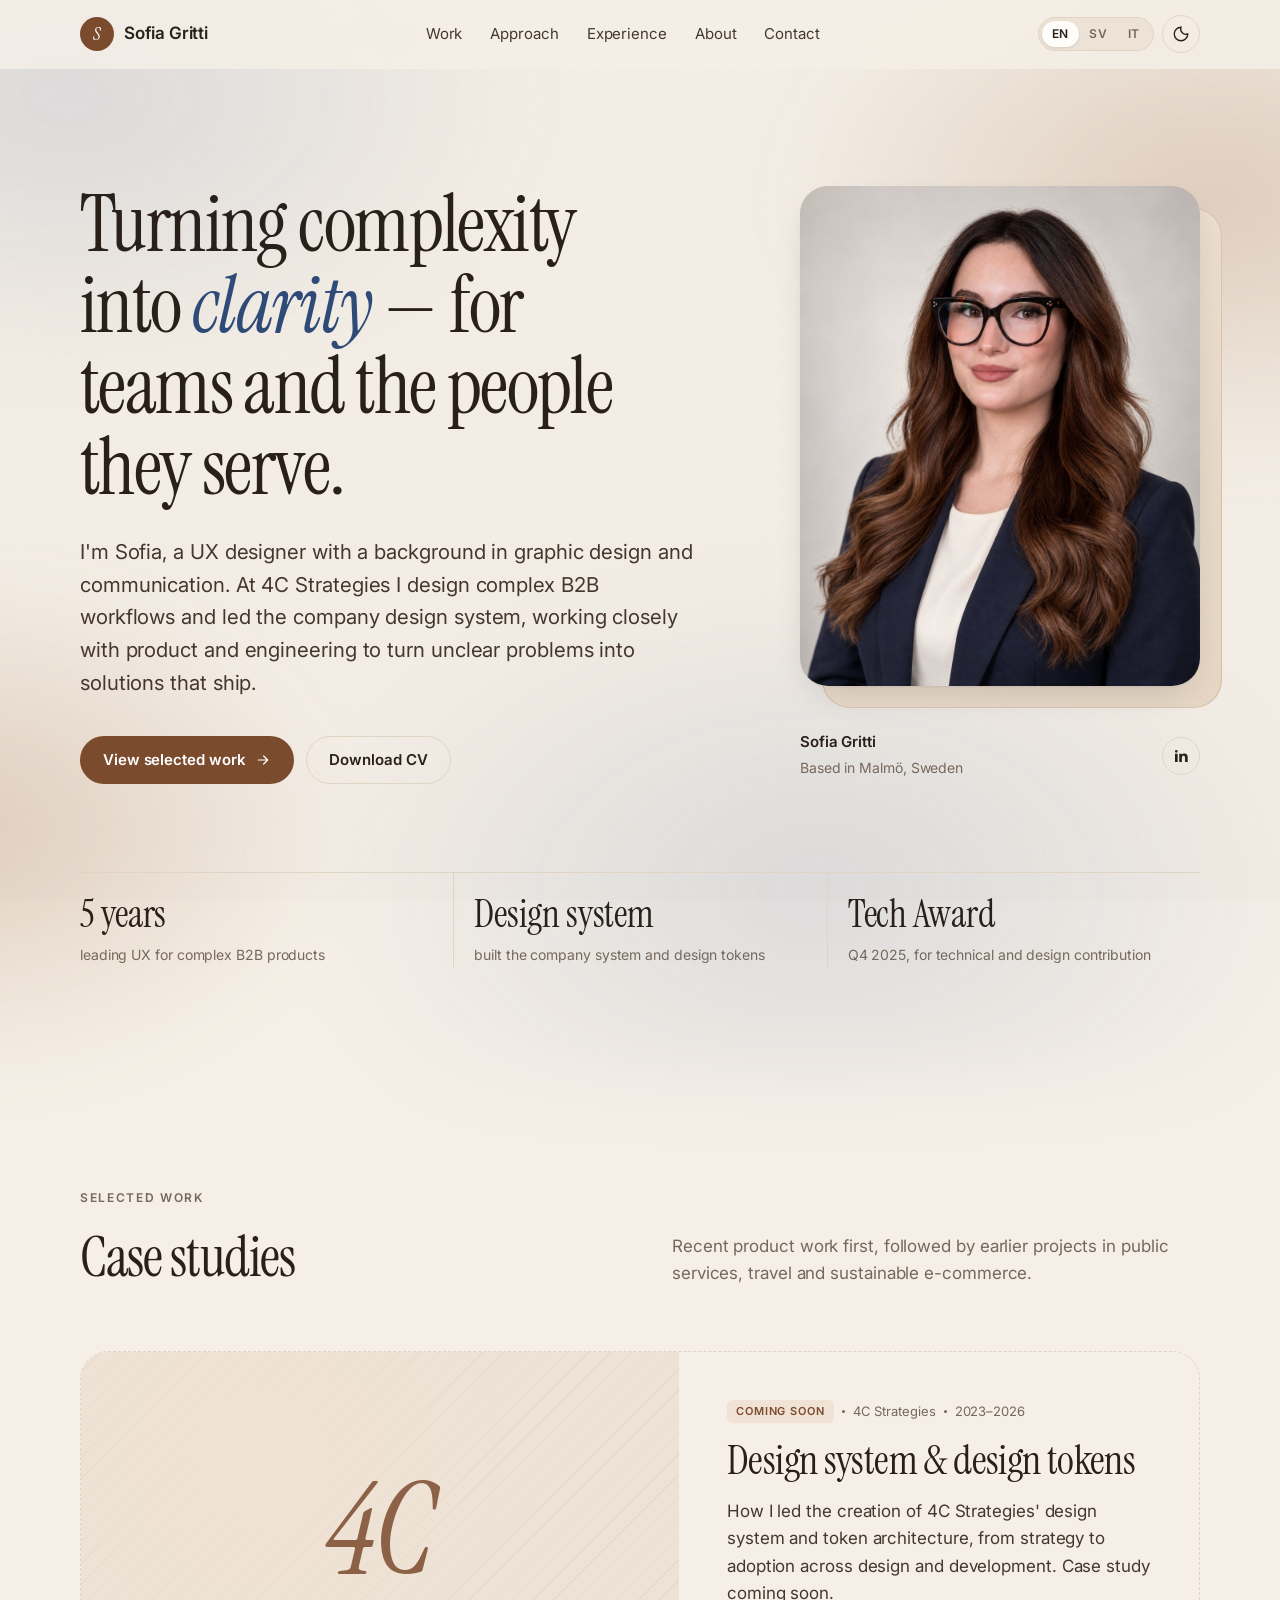
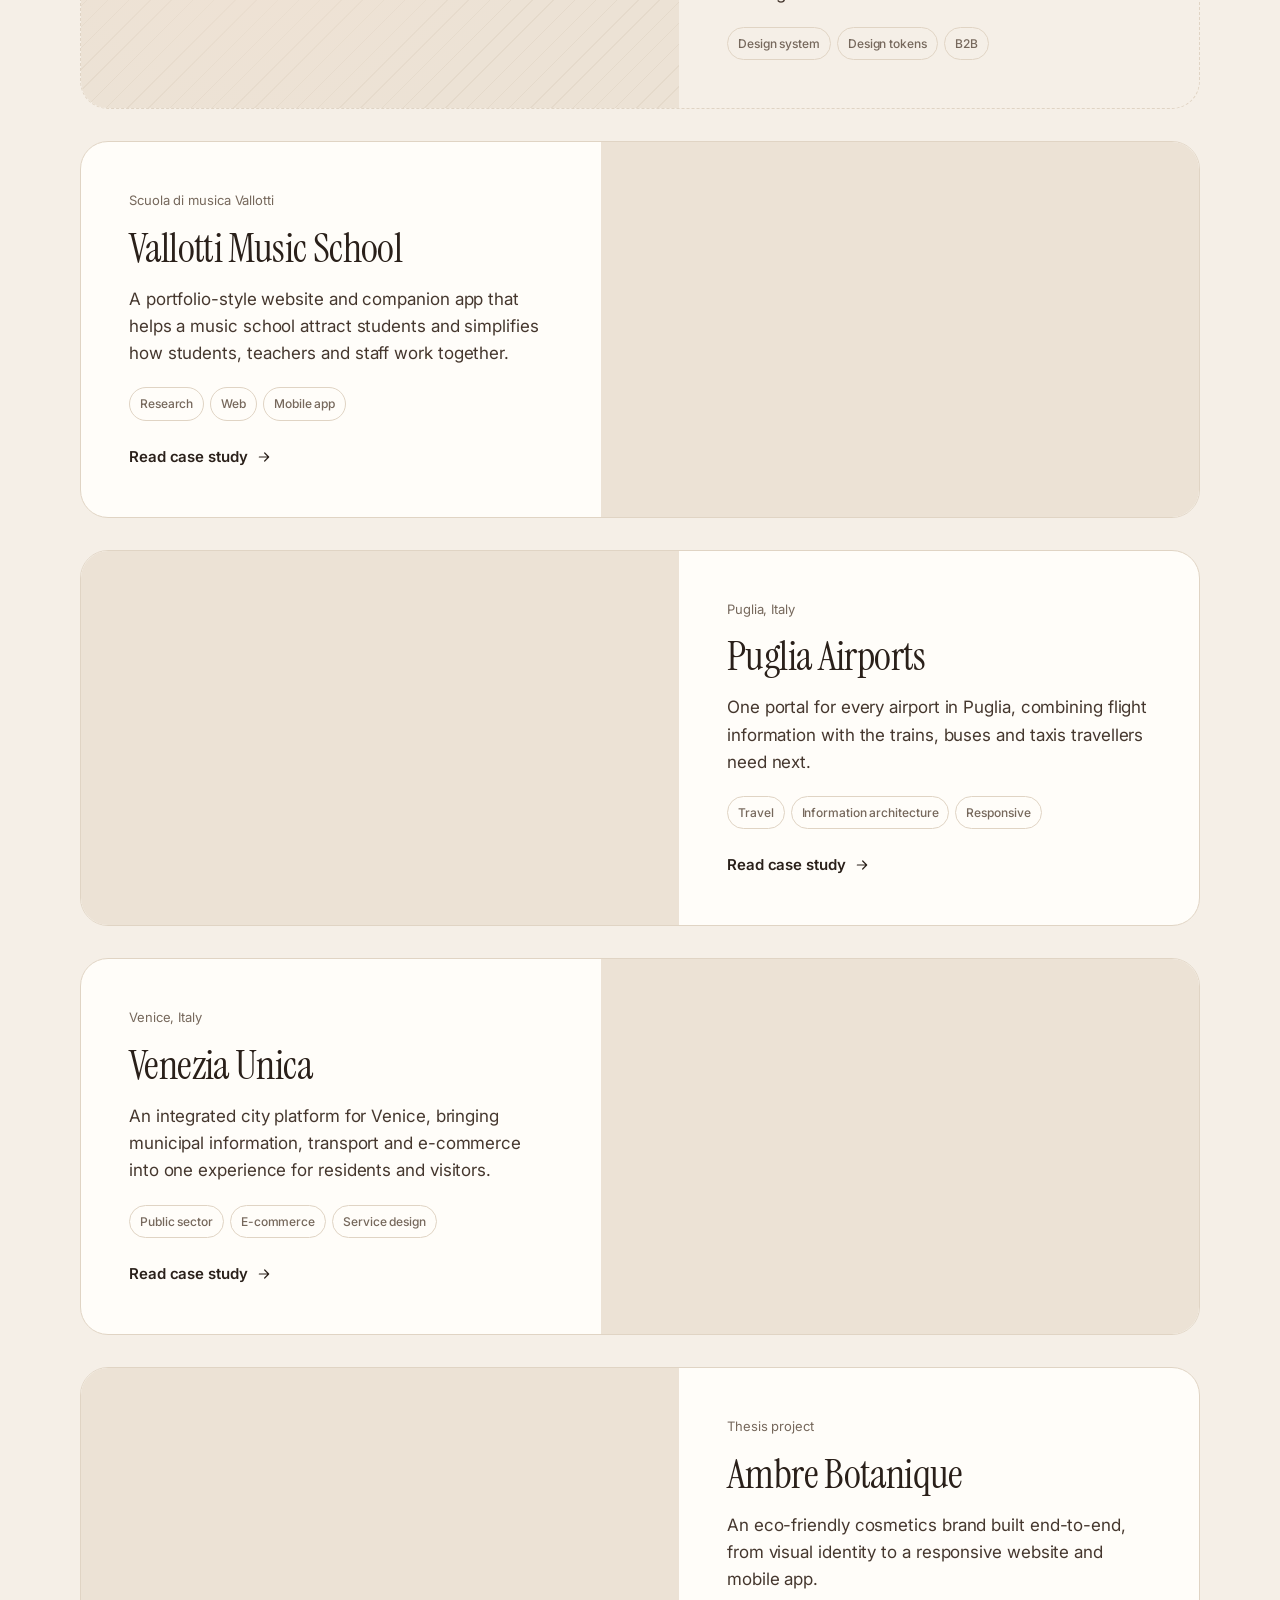
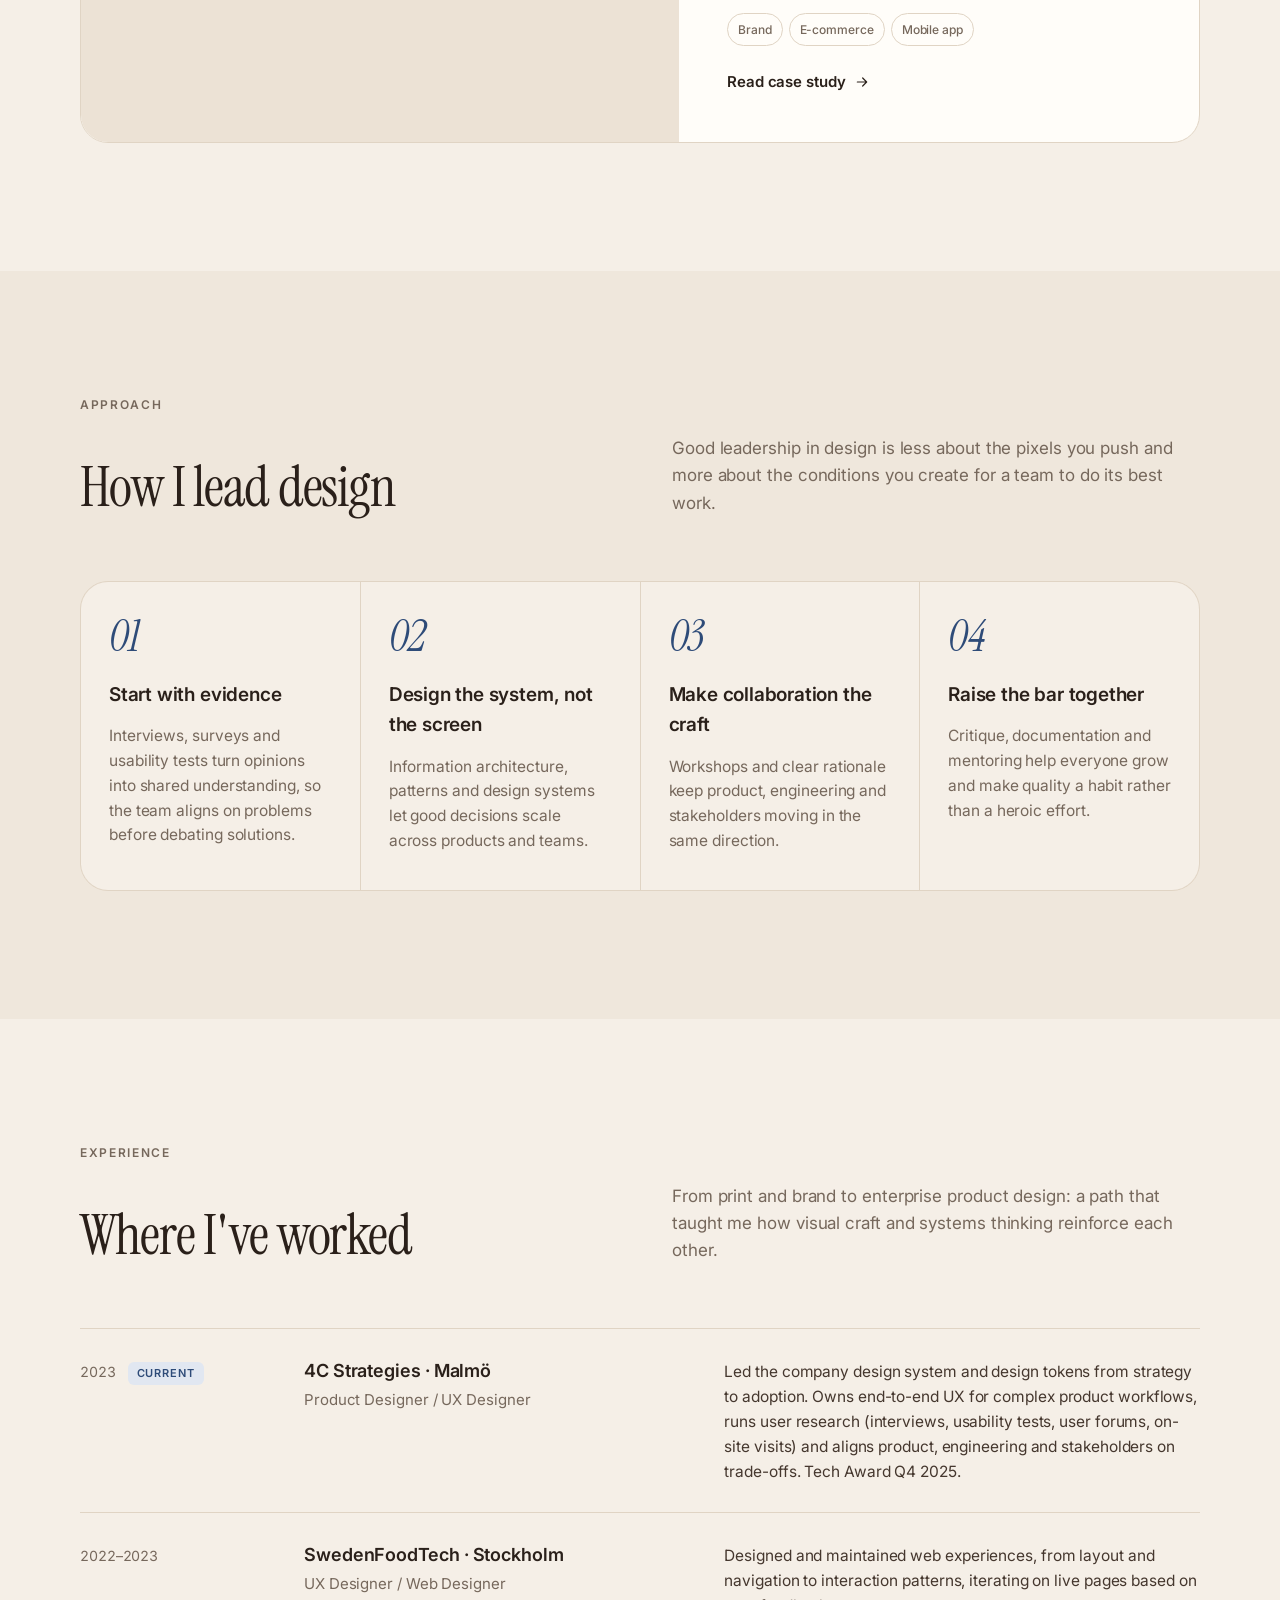
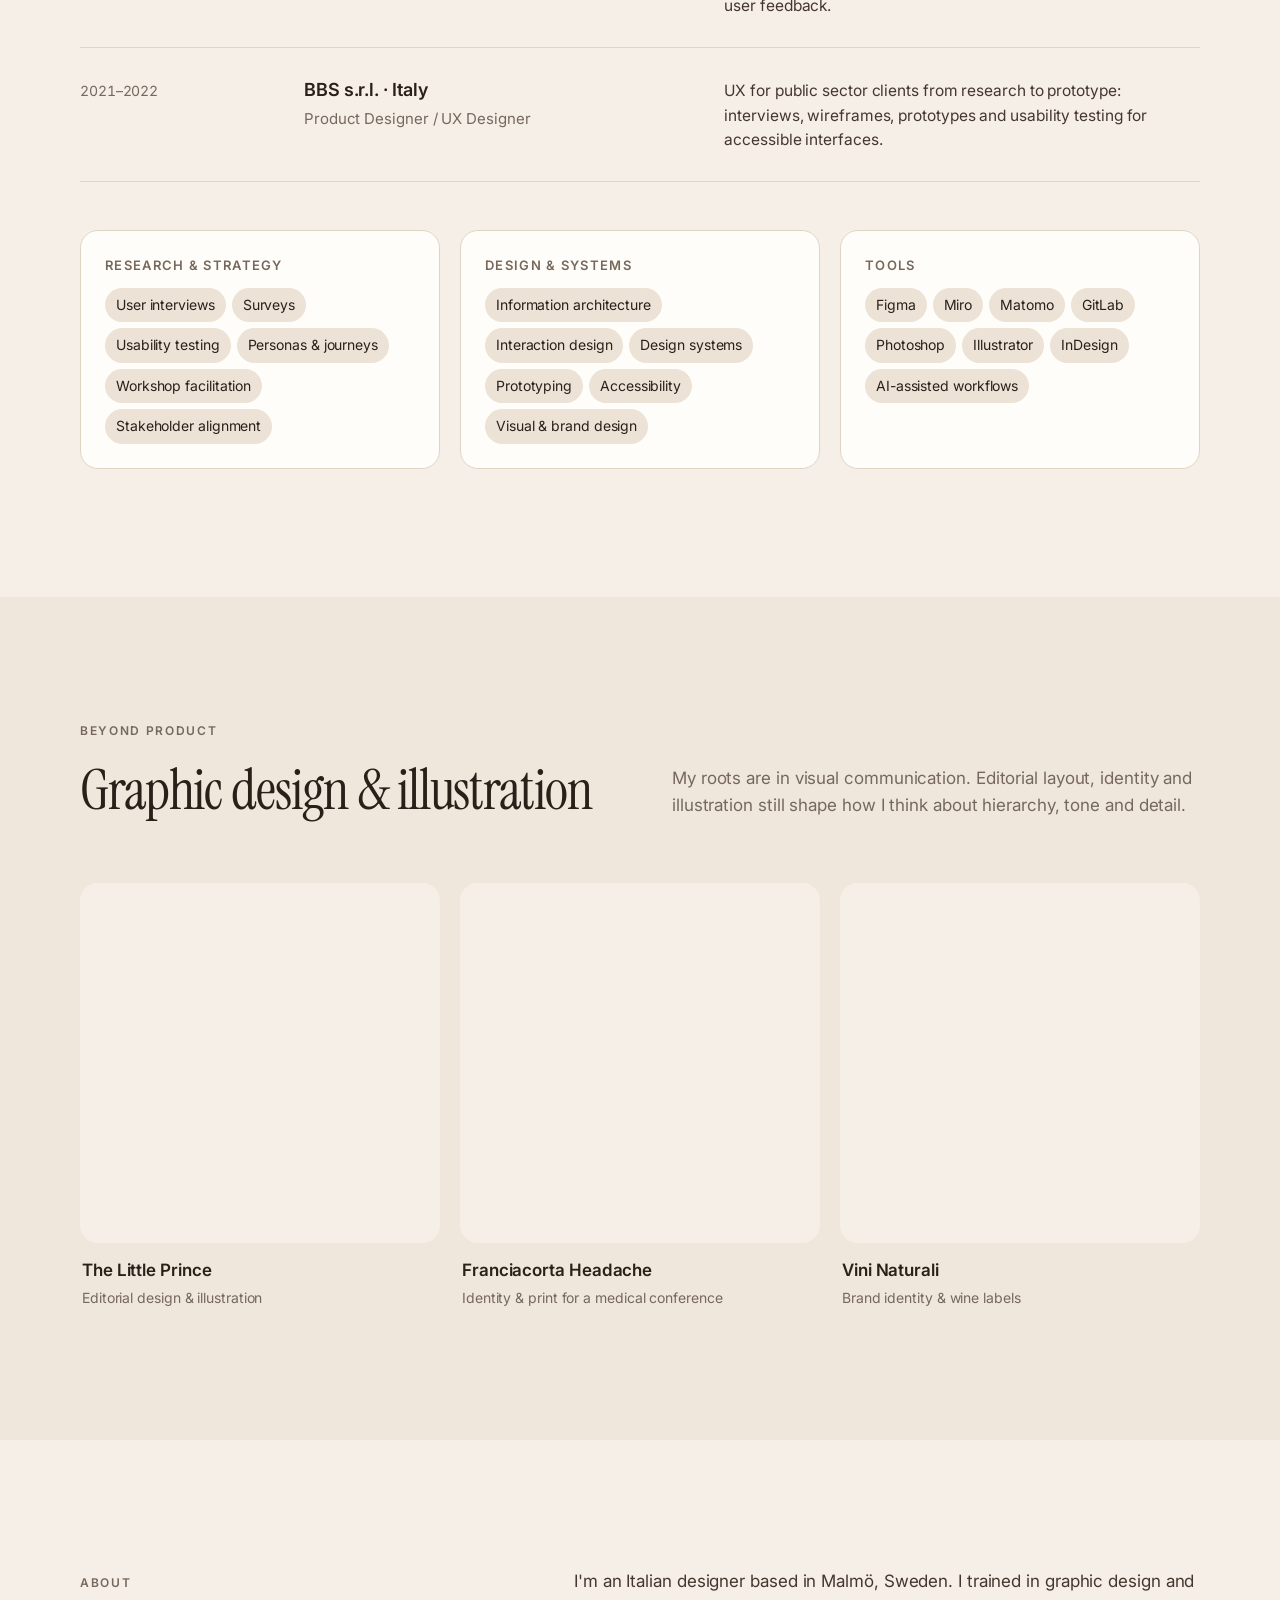
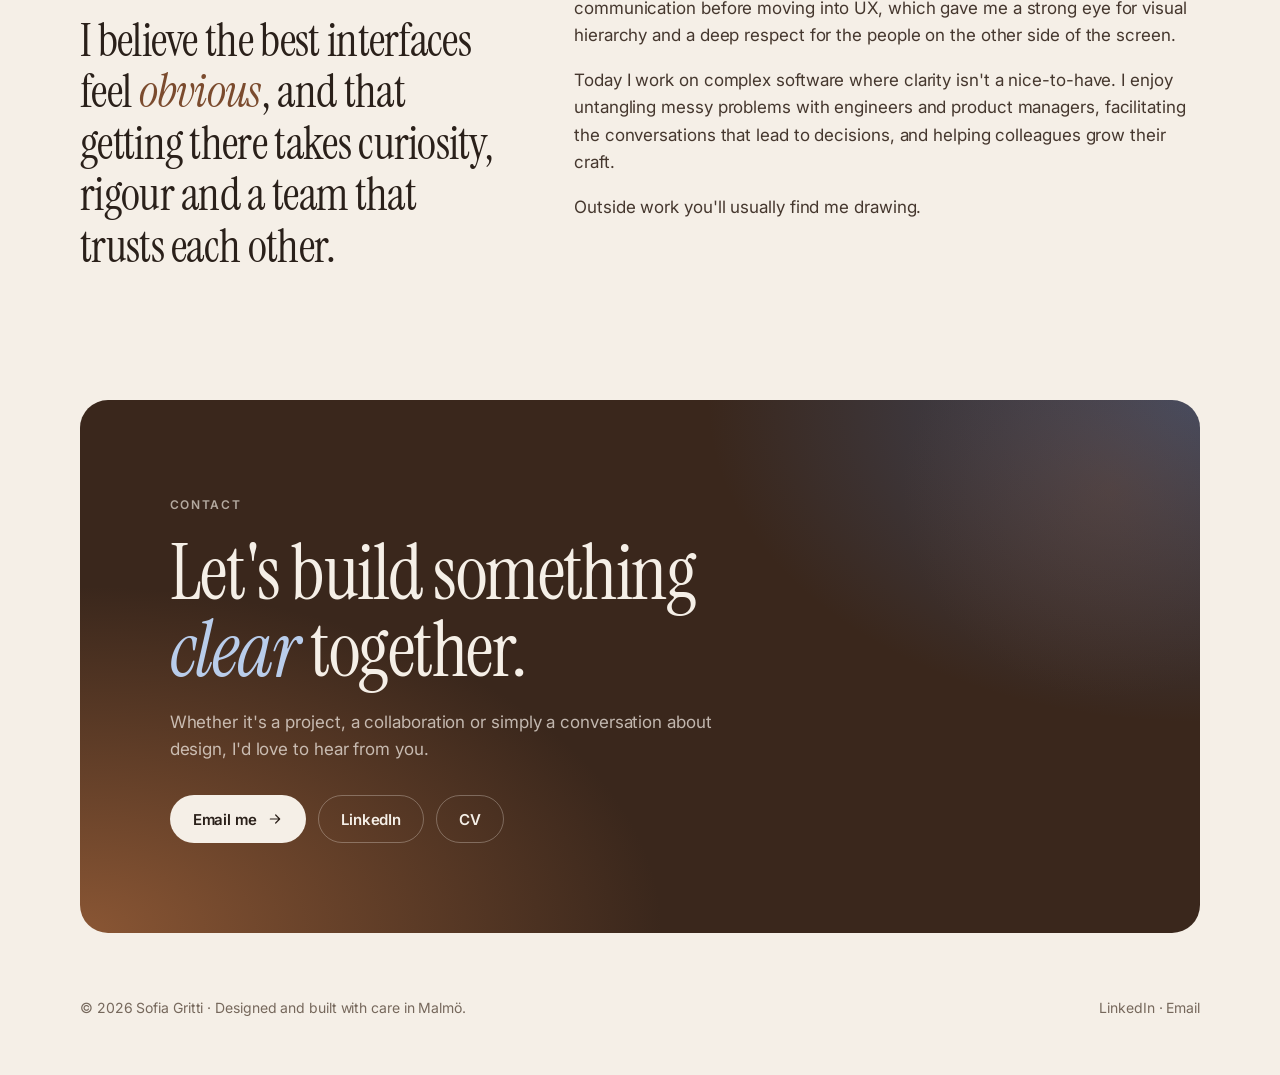
==== commit 857c76a6: "Brown-led palette, editorial portrait, link new CV PDF, align experience with CV Co-Authored-By: Cla" ====
--- a/index.html
+++ b/index.html
@@ -8,12 +8,12 @@
   <meta property="og:title" content="Sofia Gritti — UX Designer">
   <meta property="og:description" content="Research-led product design for complex systems and public services.">
   <meta property="og:type" content="website">
-  <meta name="theme-color" content="#F3EEE7">
+  <meta name="theme-color" content="#F5EFE7">
   <link rel="icon" href="data:image/svg+xml,%3Csvg xmlns='http://www.w3.org/2000/svg' viewBox='0 0 64 64'%3E%3Ccircle cx='32' cy='32' r='32' fill='%2315171B'/%3E%3Ctext x='32' y='44' font-family='Georgia,serif' font-style='italic' font-size='34' fill='%23F5F2EC' text-anchor='middle'%3ES%3C/text%3E%3C/svg%3E">
   <link rel="preconnect" href="https://fonts.googleapis.com">
   <link rel="preconnect" href="https://fonts.gstatic.com" crossorigin>
   <link href="https://fonts.googleapis.com/css2?family=Instrument+Serif:ital@0;1&family=Inter:wght@400;500;600&display=swap" rel="stylesheet">
-  <link rel="stylesheet" href="assets/css/style.css?v=4">
+  <link rel="stylesheet" href="assets/css/style.css?v=6">
 </head>
 <body data-page="home">
   <a class="skip" href="#main" data-i18n="skip">Skip to content</a>
@@ -168,8 +168,8 @@
     </div>
   </footer>
 
-  <script src="assets/js/i18n.js?v=4"></script>
-  <script src="assets/js/content.js?v=4"></script>
-  <script src="assets/js/app.js?v=4"></script>
+  <script src="assets/js/i18n.js?v=6"></script>
+  <script src="assets/js/content.js?v=6"></script>
+  <script src="assets/js/app.js?v=6"></script>
 </body>
 </html>
--- a/assets/css/style.css
+++ b/assets/css/style.css
@@ -4,20 +4,22 @@
    ========================================================== */
 
 :root {
-  --bg: #F3EEE7;
-  --bg-alt: #EAE2D6;
+  --bg: #F5EFE7;
+  --bg-alt: #ECE2D5;
   --surface: #FFFDF9;
-  --ink: #1A1F2C;
-  --ink-2: #2F3444;
-  --muted: #6A6358;
-  --line: #DDD3C4;
-  --accent: #26406A;
+  --ink: #2A201A;
+  --ink-2: #45372E;
+  --muted: #76685C;
+  --line: #E0D4C4;
+  --accent: #7B4B2E;
   --accent-ink: #FFFFFF;
-  --accent-soft: #DEE5F0;
-  --warm: #8B5A3C;
-  --warm-soft: #EFE1D4;
-  --glow-blue: rgba(58, 92, 150, .20);
-  --glow-brown: rgba(160, 108, 70, .22);
+  --accent-soft: #F0E2D4;
+  --warm: #2E4B78;
+  --blue: #2E4B78;
+  --blue-soft: #E1E7F1;
+  --warm-soft: #E8D8C6;
+  --glow-blue: rgba(58, 92, 150, .13);
+  --glow-brown: rgba(165, 110, 68, .26);
   --chrome: conic-gradient(from 210deg, #c9cfd8, #f7f5f1, #8e9aad, #d9c3ae, #f5efe7, #7d6451, #c9cfd8);
 
   --serif: "Instrument Serif", "Iowan Old Style", Georgia, serif;
@@ -35,19 +37,21 @@
 
 @media (prefers-color-scheme: dark) {
   :root:not([data-theme="light"]) {
-    --bg: #0E1320; --bg-alt: #141A29; --surface: #182033;
-    --ink: #F0E9DF; --ink-2: #D9D1C5; --muted: #A39A8E; --line: #273047;
-    --accent: #9DB7DE; --accent-ink: #0E1320; --accent-soft: #1C2842; --warm: #D3A47F; --warm-soft: #2A2320;
-    --glow-blue: rgba(80, 120, 200, .22); --glow-brown: rgba(170, 110, 70, .18);
+    --bg: #17110D; --bg-alt: #1F1813; --surface: #261D17;
+    --ink: #F3EADF; --ink-2: #DDD0C2; --muted: #A89886; --line: #3A2E25;
+    --accent: #D6A27A; --accent-ink: #1B130E; --accent-soft: #3A2A1F; --warm: #A9C0E4; --warm-soft: #2E2219;
+    --blue: #A9C0E4; --blue-soft: #1E2638;
+    --glow-blue: rgba(80, 120, 200, .14); --glow-brown: rgba(190, 120, 70, .22);
     --shadow: 0 1px 2px rgba(0,0,0,.3), 0 16px 40px -16px rgba(0,0,0,.6);
     color-scheme: dark;
   }
 }
 :root[data-theme="dark"] {
-  --bg: #0E1320; --bg-alt: #141A29; --surface: #182033;
-  --ink: #F0E9DF; --ink-2: #D9D1C5; --muted: #A39A8E; --line: #273047;
-  --accent: #9DB7DE; --accent-ink: #0E1320; --accent-soft: #1C2842; --warm: #D3A47F; --warm-soft: #2A2320;
-  --glow-blue: rgba(80, 120, 200, .22); --glow-brown: rgba(170, 110, 70, .18);
+  --bg: #17110D; --bg-alt: #1F1813; --surface: #261D17;
+  --ink: #F3EADF; --ink-2: #DDD0C2; --muted: #A89886; --line: #3A2E25;
+  --accent: #D6A27A; --accent-ink: #1B130E; --accent-soft: #3A2A1F; --warm: #A9C0E4; --warm-soft: #2E2219;
+  --blue: #A9C0E4; --blue-soft: #1E2638;
+  --glow-blue: rgba(80, 120, 200, .14); --glow-brown: rgba(190, 120, 70, .22);
   --shadow: 0 1px 2px rgba(0,0,0,.3), 0 16px 40px -16px rgba(0,0,0,.6);
   color-scheme: dark;
 }
@@ -116,7 +120,7 @@
 .brand { display: inline-flex; align-items: center; gap: 10px; text-decoration: none; font-weight: 600; letter-spacing: -0.01em; }
 .brand-mark {
   width: 34px; height: 34px; border-radius: 50%; display: grid; place-items: center;
-  background: var(--accent); color: #fff; font: 400 18px/1 var(--serif); font-style: italic; box-shadow: 0 0 0 2px var(--bg), 0 0 0 3.5px #b9a38e;
+  background: var(--accent); color: var(--accent-ink); font: 400 18px/1 var(--serif); font-style: italic;
 }
 .nav-links { display: flex; gap: 4px; list-style: none; margin: 0; padding: 0; }
 .nav-links a { text-decoration: none; font-size: 15px; color: var(--ink-2); padding: 8px 12px; border-radius: 999px; transition: background .2s; }
@@ -156,7 +160,7 @@
 }
 .btn svg { width: 16px; height: 16px; transition: transform .2s var(--ease); }
 .btn:hover svg { transform: translateX(3px); }
-.btn-primary { background: var(--ink); color: var(--bg); }
+.btn-primary { background: var(--accent); color: var(--accent-ink); }
 .btn-primary:hover { transform: translateY(-1px); }
 .btn-ghost { border-color: var(--line); color: var(--ink); background: transparent; }
 .btn-ghost:hover { border-color: var(--ink); }
@@ -169,29 +173,21 @@
 .hero .lead { margin: 28px 0 36px; }
 .hero-actions { display: flex; flex-wrap: wrap; gap: 12px; }
 
-.portrait { position: relative; margin: 0; justify-self: end; width: 100%; max-width: 440px; }
-.portrait-frame {
-  position: relative; padding: 6px; border-radius: 999px 999px 32px 32px;
-  background: var(--chrome); box-shadow: var(--shadow), 0 30px 60px -30px var(--glow-blue);
-}
+.portrait { position: relative; margin: 0; justify-self: end; width: 100%; max-width: 400px; }
+.portrait-frame { position: relative; }
 .portrait-frame::before {
-  content: ""; position: absolute; inset: -28px -24px -24px; z-index: -1; border-radius: inherit;
-  background: radial-gradient(60% 50% at 30% 30%, var(--glow-blue), transparent 70%), radial-gradient(60% 50% at 75% 75%, var(--glow-brown), transparent 70%);
-  filter: blur(24px);
-}
-.portrait-inner { border-radius: 999px 999px 26px 26px; overflow: hidden; aspect-ratio: 4/5; background: linear-gradient(170deg, var(--accent-soft), var(--warm-soft)); }
-.portrait img { width: 100%; height: 100%; object-fit: cover; object-position: center 12%; transition: transform 1.2s var(--ease); }
-.portrait:hover img { transform: scale(1.03); }
-.portrait figcaption {
-  position: absolute; left: -28px; bottom: 36px; padding: 12px 14px 12px 16px; border-radius: 16px;
-  background: color-mix(in srgb, var(--surface) 86%, transparent); backdrop-filter: blur(12px); -webkit-backdrop-filter: blur(12px);
-  border: 1px solid color-mix(in srgb, var(--line) 70%, transparent); box-shadow: var(--shadow);
-  display: flex; align-items: center; gap: 14px; font-size: 14px;
-}
-.portrait figcaption strong { display: block; font-size: 15px; }
-.portrait figcaption span { color: var(--muted); font-size: 13px; }
-.portrait figcaption .icon-btn { width: 34px; height: 34px; background: var(--accent); color: var(--accent-ink); border: 0; }
-.portrait figcaption .icon-btn svg { width: 15px; height: 15px; }
+  content: ""; position: absolute; inset: 22px -22px -22px 22px; z-index: -1; border-radius: var(--radius-l);
+  background: linear-gradient(150deg, var(--accent-soft), var(--warm-soft));
+  border: 1px solid color-mix(in srgb, var(--accent) 18%, transparent);
+}
+.portrait-inner { border-radius: var(--radius-l); overflow: hidden; aspect-ratio: 4/5; background: var(--bg-alt); box-shadow: var(--shadow); }
+.portrait img { width: 100%; height: 100%; object-fit: cover; object-position: center 18%; transition: transform 1.2s var(--ease); }
+.portrait:hover img { transform: scale(1.02); }
+.portrait figcaption { margin-top: 44px; display: flex; align-items: center; justify-content: space-between; gap: 14px; }
+.portrait figcaption strong { display: block; font-size: 15px; font-weight: 600; }
+.portrait figcaption span { color: var(--muted); font-size: 14px; }
+.portrait figcaption .icon-btn { width: 38px; height: 38px; }
+.portrait figcaption .icon-btn svg { width: 16px; height: 16px; }
 
 .facts { display: grid; grid-template-columns: repeat(3, 1fr); gap: 0; margin-top: clamp(48px, 7vw, 88px); border-top: 1px solid var(--line); }
 .fact { padding: 22px 20px 0 0; }
@@ -201,8 +197,7 @@
 
 @media (max-width: 880px) {
   .hero-grid { grid-template-columns: 1fr; }
-  .portrait { order: -1; justify-self: start; max-width: 300px; }
-  .portrait figcaption { left: auto; right: -12px; bottom: 20px; }
+  .portrait { order: -1; justify-self: start; max-width: 280px; margin-right: 22px; }
   .facts { grid-template-columns: 1fr; }
   .fact, .fact + .fact { padding: 18px 0; border-left: 0; border-bottom: 1px solid var(--line); }
 }
@@ -239,8 +234,8 @@
 .work-link { margin-top: auto; padding-top: 8px; display: inline-flex; align-items: center; gap: 8px; font-weight: 600; font-size: 15px; }
 .work-link svg { width: 16px; height: 16px; transition: transform .25s var(--ease); }
 .work-card:hover .work-link svg { transform: translateX(4px); }
-.badge { font: 600 11px/1 var(--sans); letter-spacing: .08em; text-transform: uppercase; padding: 6px 9px; border-radius: 6px; background: var(--accent-soft); color: var(--accent); }
-.badge.warm { background: color-mix(in srgb, var(--warm) 16%, transparent); color: var(--warm); }
+.badge { font: 600 11px/1 var(--sans); letter-spacing: .08em; text-transform: uppercase; padding: 6px 9px; border-radius: 6px; background: var(--blue-soft); color: var(--blue); }
+.badge.warm { background: var(--accent-soft); color: var(--accent); }
 
 .work-card.placeholder { border-style: dashed; background: transparent; }
 .work-card.placeholder .work-media {
@@ -261,7 +256,7 @@
 .principles { display: grid; grid-template-columns: repeat(4, 1fr); gap: 1px; background: var(--line); border: 1px solid var(--line); border-radius: var(--radius-l); overflow: hidden; }
 .principle { background: var(--bg-alt); padding: 32px 28px 36px; display: flex; flex-direction: column; gap: 14px; }
 .section-alt .principle { background: var(--bg); }
-.principle .num { font: italic 400 44px/1 var(--serif); color: var(--accent); }
+.principle .num { font: italic 400 44px/1 var(--serif); color: var(--blue); }
 .principle h3 { font-size: 19px; font-weight: 600; margin: 8px 0 0; letter-spacing: -0.01em; }
 .principle p { margin: 0; color: var(--muted); font-size: 15.5px; }
 @media (max-width: 1000px) { .principles { grid-template-columns: repeat(2, 1fr); } }
@@ -304,16 +299,16 @@
 @media (max-width: 880px) { .about { grid-template-columns: 1fr; } }
 
 /* ---------- Contact ---------- */
-.contact { --bg: #F3EEE7; --ink: #1A1F2C; background: radial-gradient(90% 120% at 100% 0%, #3a5a8c 0%, transparent 55%), radial-gradient(70% 90% at 0% 100%, #6b4630 0%, transparent 60%), #16203a; color: var(--bg); border-radius: var(--radius-l); padding: clamp(40px, 7vw, 96px); position: relative; overflow: hidden; }
+.contact { --bg: #F5EFE7; --ink: #2A201A; background: radial-gradient(80% 110% at 100% 0%, rgba(70,105,160,.55) 0%, transparent 55%), radial-gradient(80% 100% at 0% 100%, #8a5634 0%, transparent 65%), #3a271c; color: var(--bg); border-radius: var(--radius-l); padding: clamp(40px, 7vw, 96px); position: relative; overflow: hidden; }
 .contact::after {
   content: ""; position: absolute; right: -120px; top: -120px; width: 420px; height: 420px; border-radius: 50%;
   background: radial-gradient(circle, color-mix(in srgb, var(--accent) 55%, transparent), transparent 70%); opacity: .55; pointer-events: none;
 }
 .contact .eyebrow { color: color-mix(in srgb, var(--bg) 65%, transparent); }
 .contact h2 { font: 400 clamp(40px, 6vw, 84px)/1 var(--serif); letter-spacing: -0.02em; margin: 18px 0 20px; max-width: 16ch; }
-.contact h2 em { color: #D9B899; }
+.contact h2 em { color: #B9CDEB; }
 .contact p { color: color-mix(in srgb, var(--bg) 72%, transparent); max-width: 52ch; margin: 0 0 32px; }
-.contact .btn-primary { background: var(--bg); color: var(--ink); }
+.contact .btn-primary { background: #F5EFE7; color: #2A201A; }
 .contact .btn-ghost { color: var(--bg); border-color: color-mix(in srgb, var(--bg) 30%, transparent); }
 .contact .btn-ghost:hover { border-color: var(--bg); }
 .contact-actions { display: flex; flex-wrap: wrap; gap: 12px; position: relative; z-index: 1; }
@@ -348,7 +343,7 @@
 .cs-section p { font-size: 18px; color: var(--ink-2); max-width: 64ch; margin: 0; }
 .steps { list-style: none; padding: 0; margin: 8px 0 0; counter-reset: s; display: grid; gap: 0; }
 .steps li { counter-increment: s; display: grid; grid-template-columns: 48px 1fr; gap: 12px; padding: 18px 0; border-bottom: 1px solid var(--line); font-size: 17px; color: var(--ink-2); }
-.steps li::before { content: counter(s, decimal-leading-zero); font: italic 400 22px/1.2 var(--serif); color: var(--accent); }
+.steps li::before { content: counter(s, decimal-leading-zero); font: italic 400 22px/1.2 var(--serif); color: var(--blue); }
 .callout { background: var(--accent-soft); border-radius: var(--radius); padding: 28px 32px; }
 .callout p { color: var(--ink); font-size: 19px; }
 @media (max-width: 880px) { .cs-body { grid-template-columns: 1fr; } .cs-toc { display: none; } }
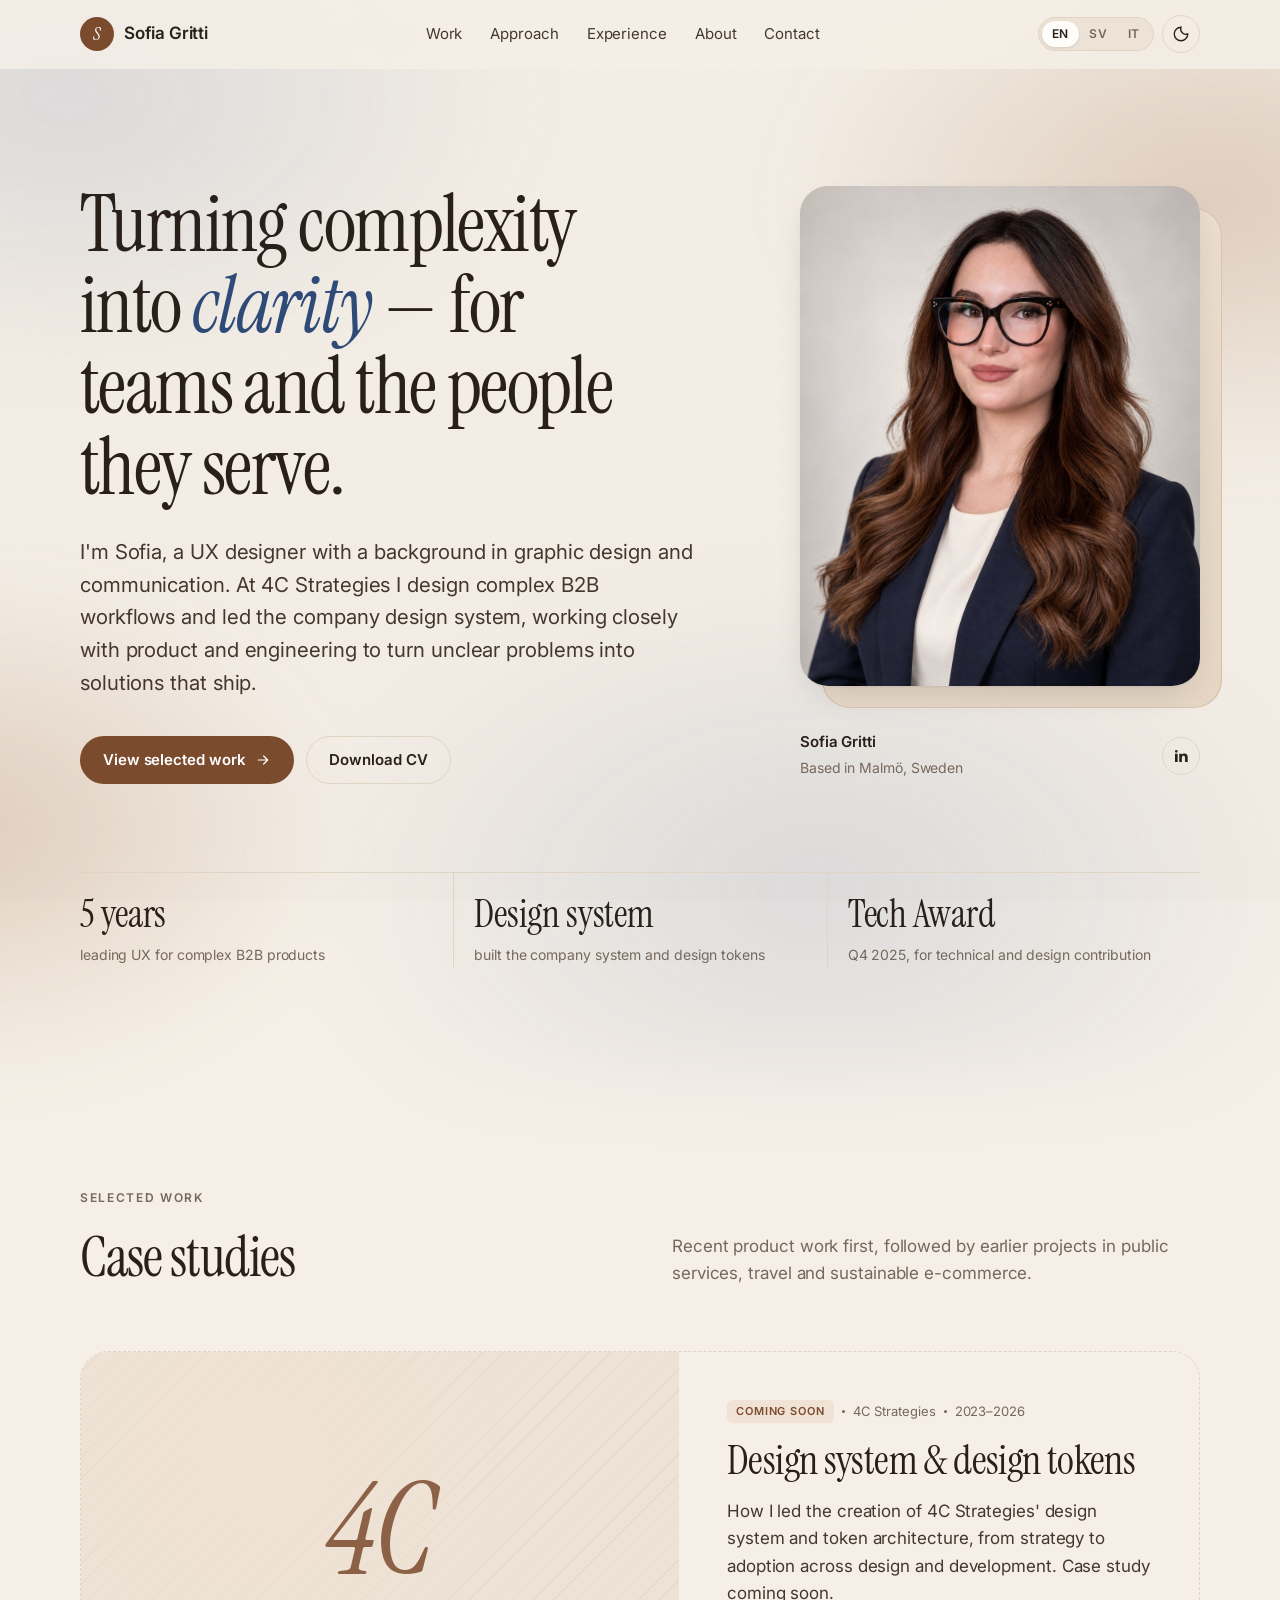
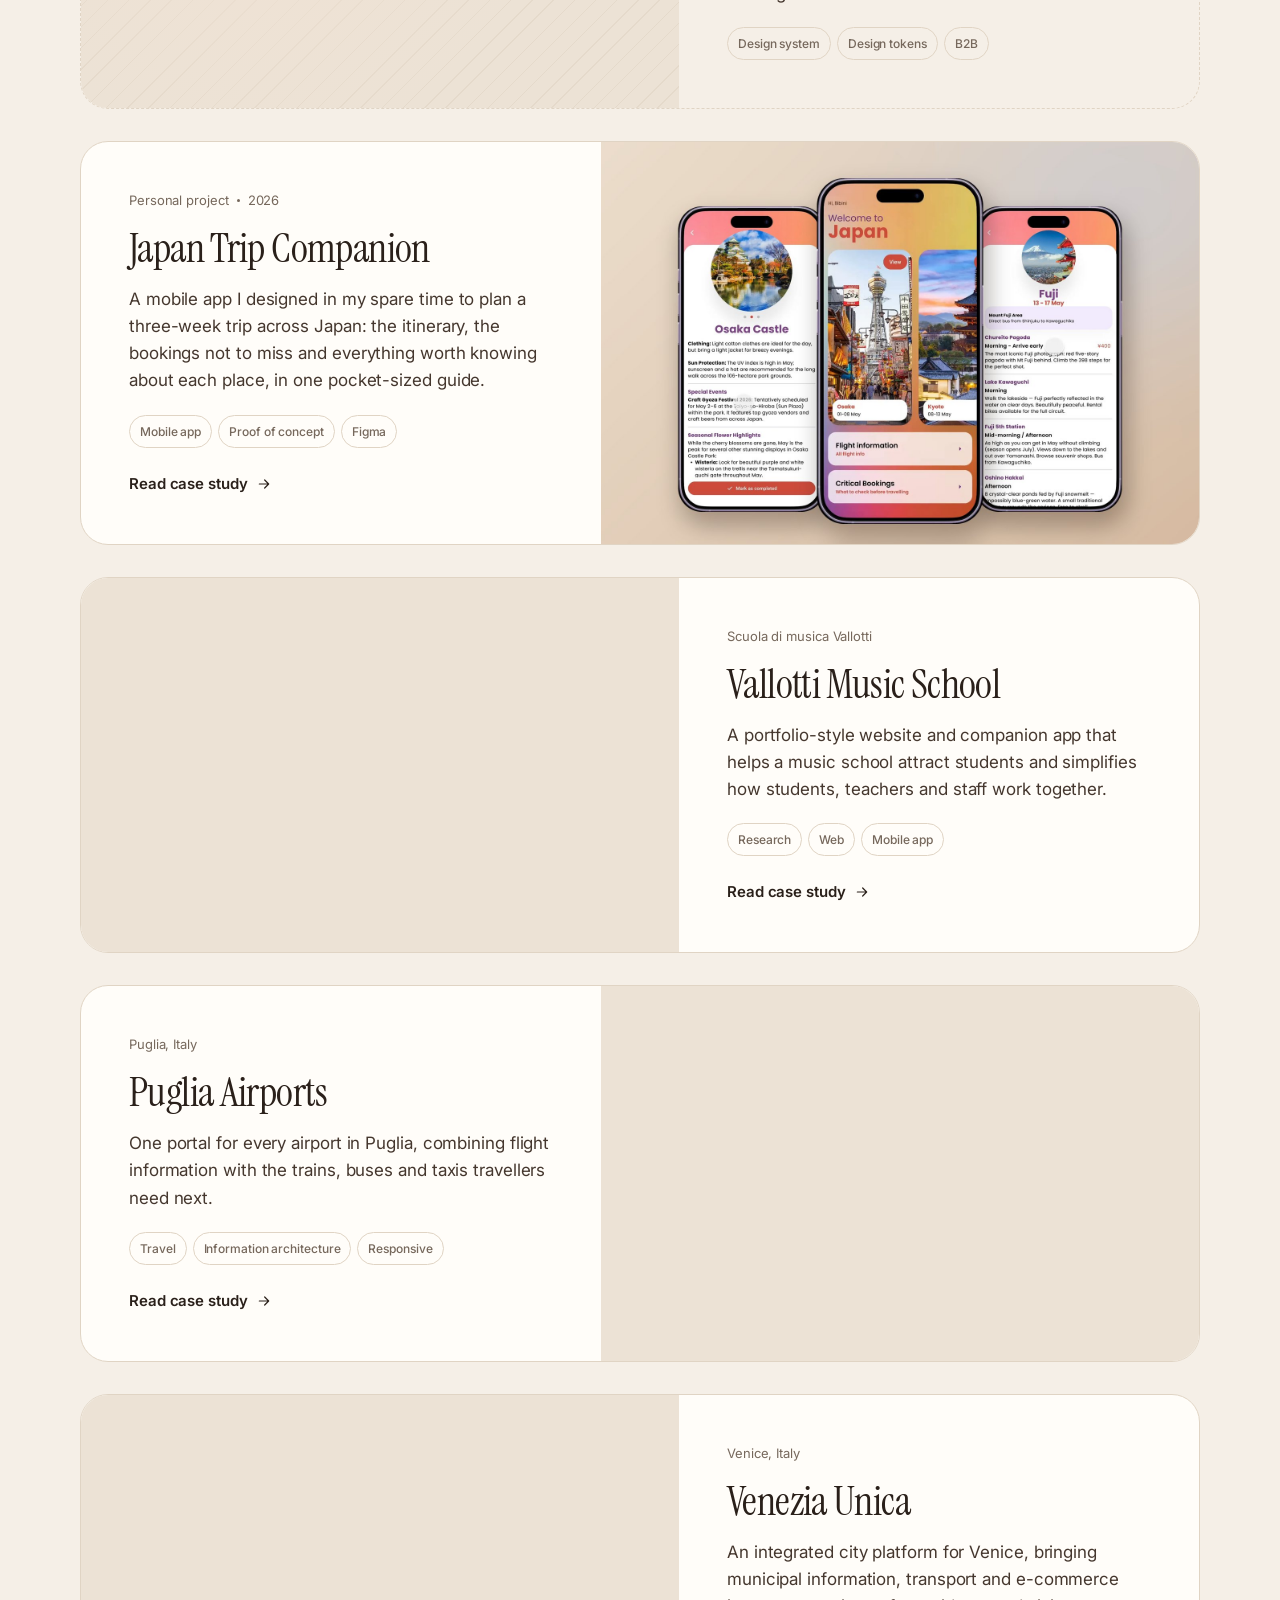
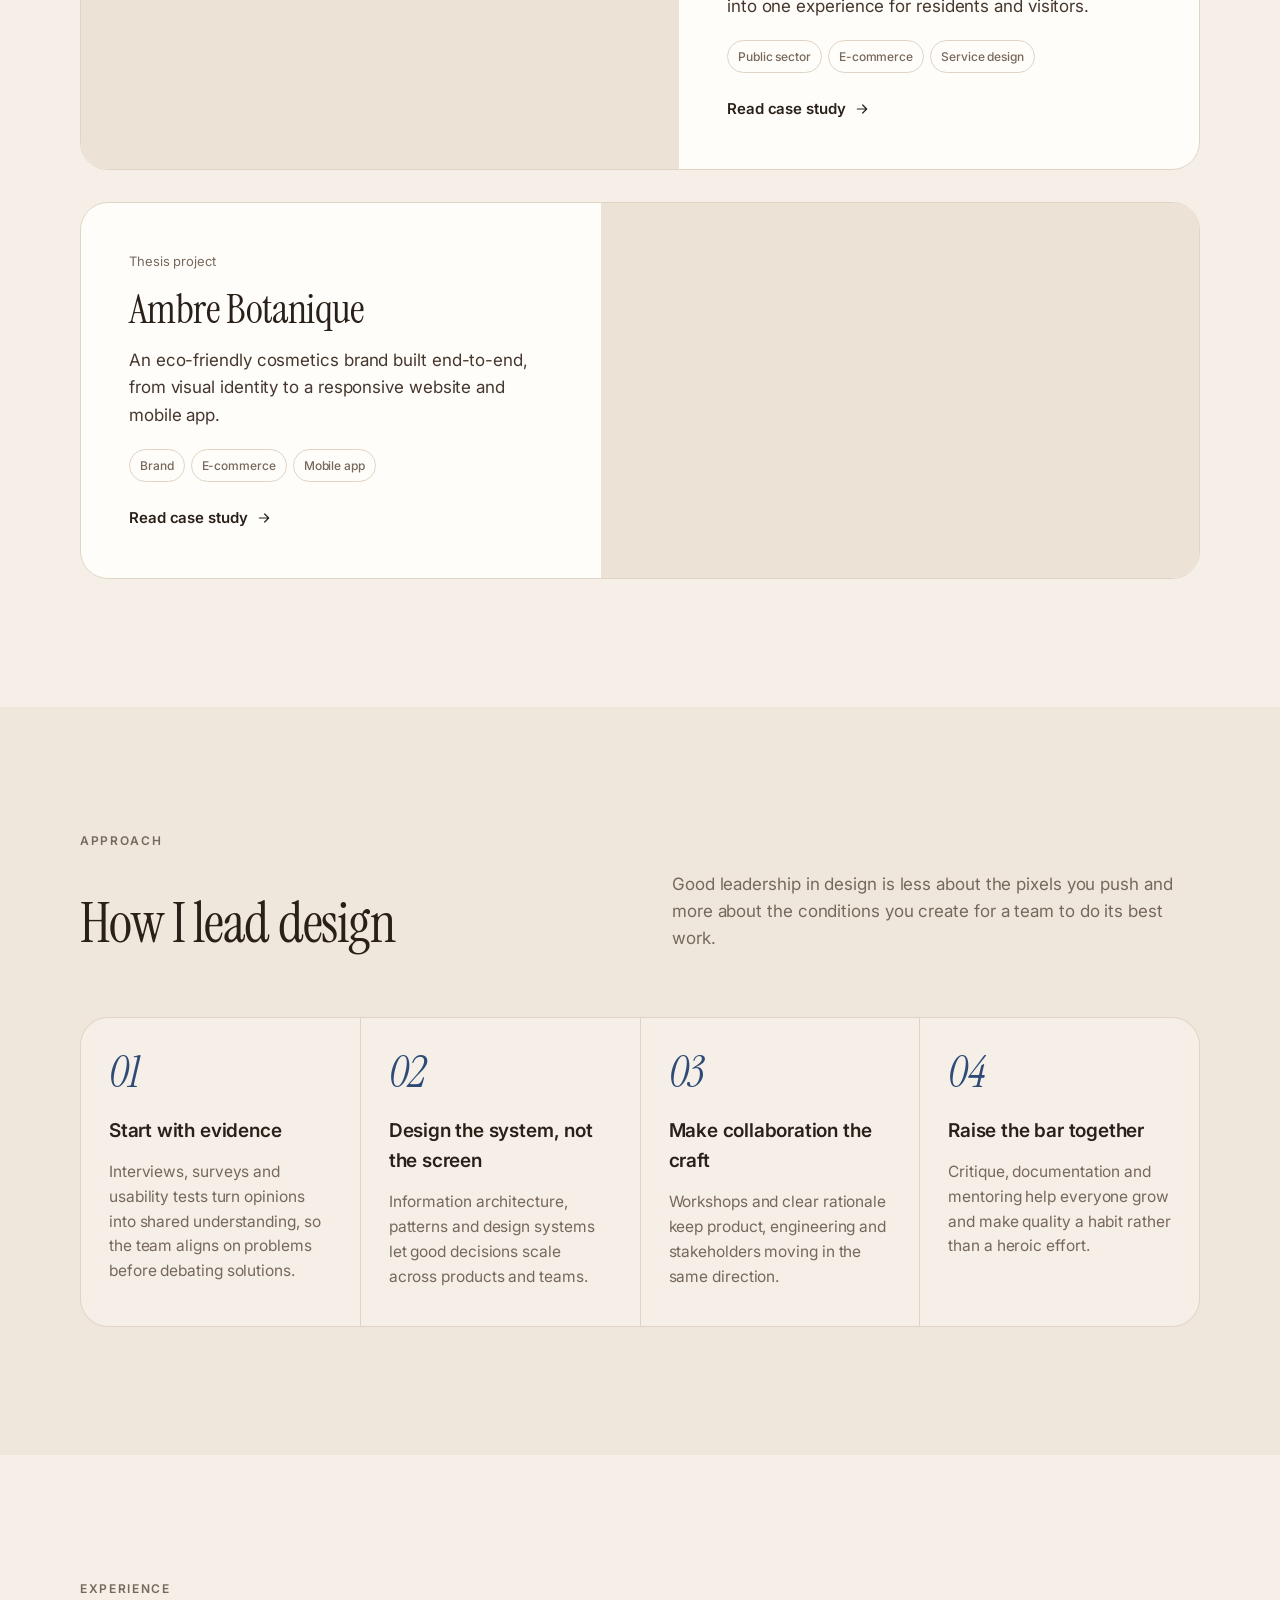
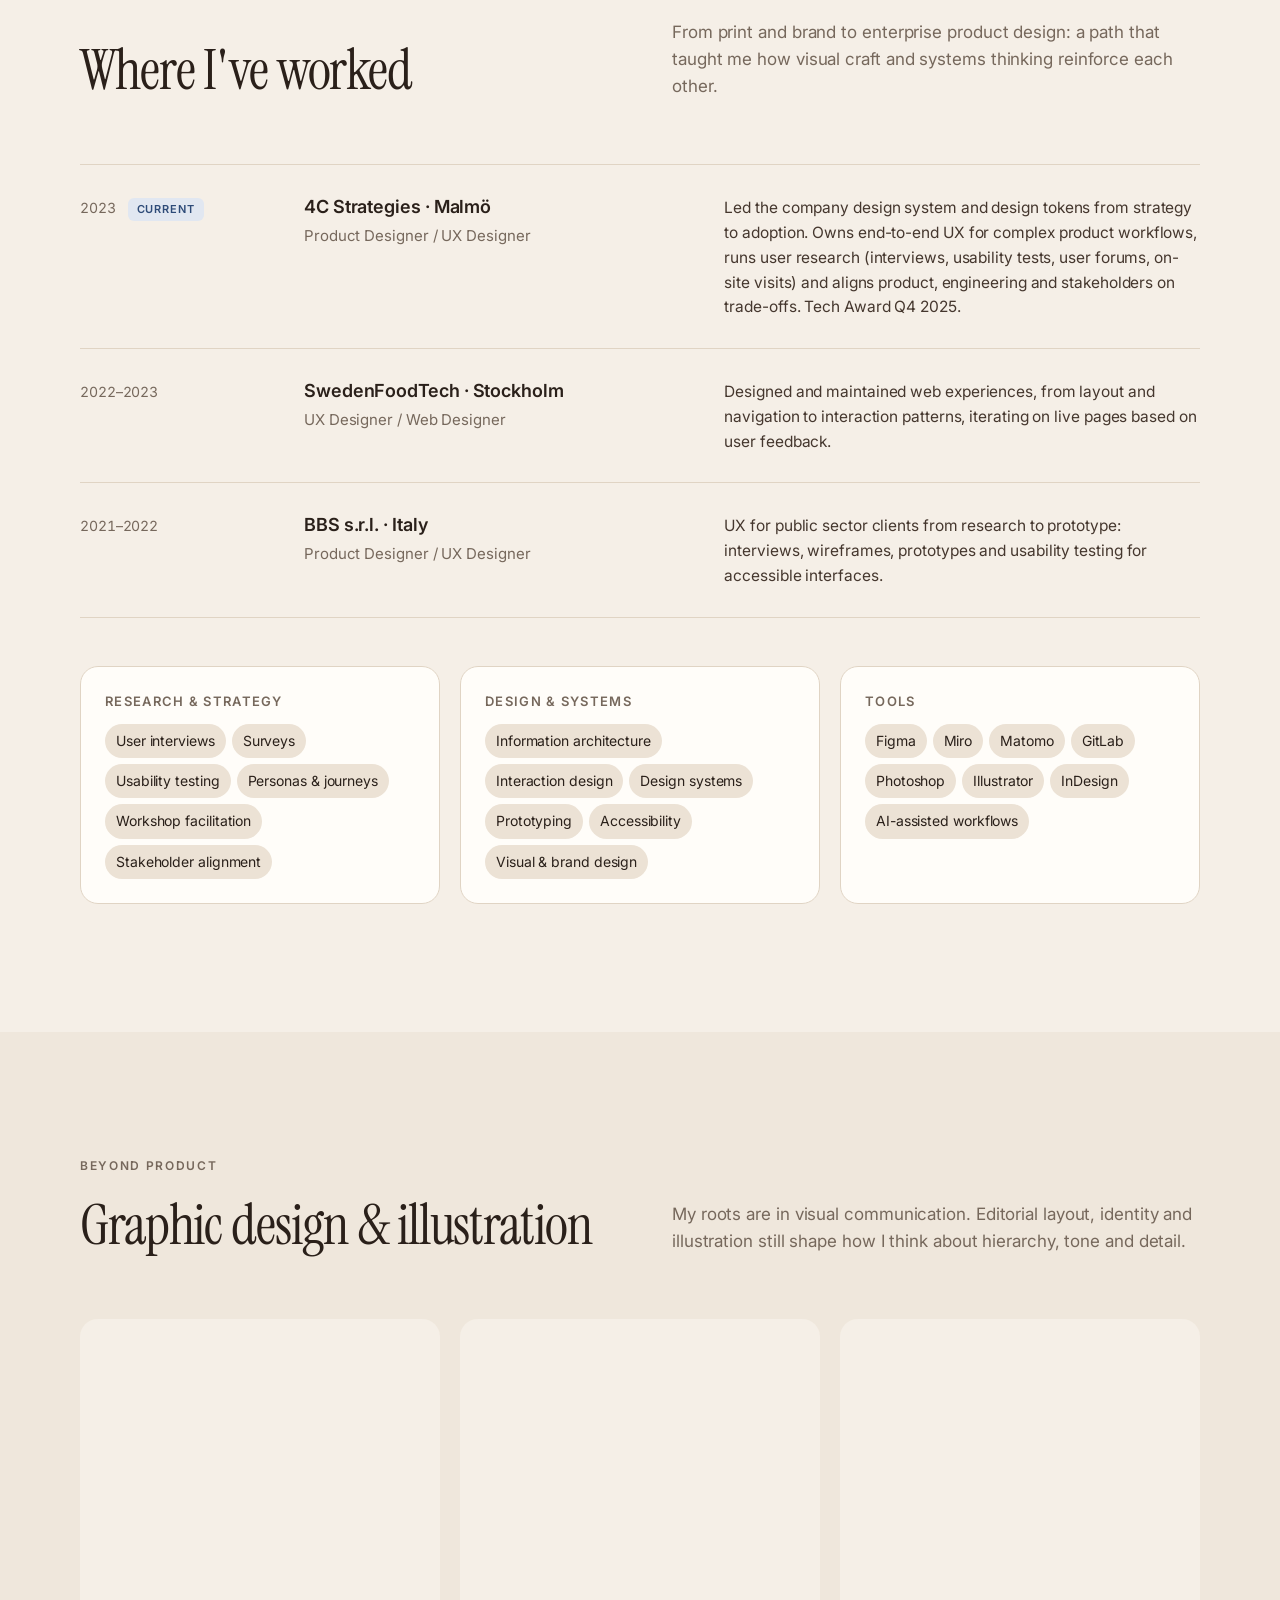
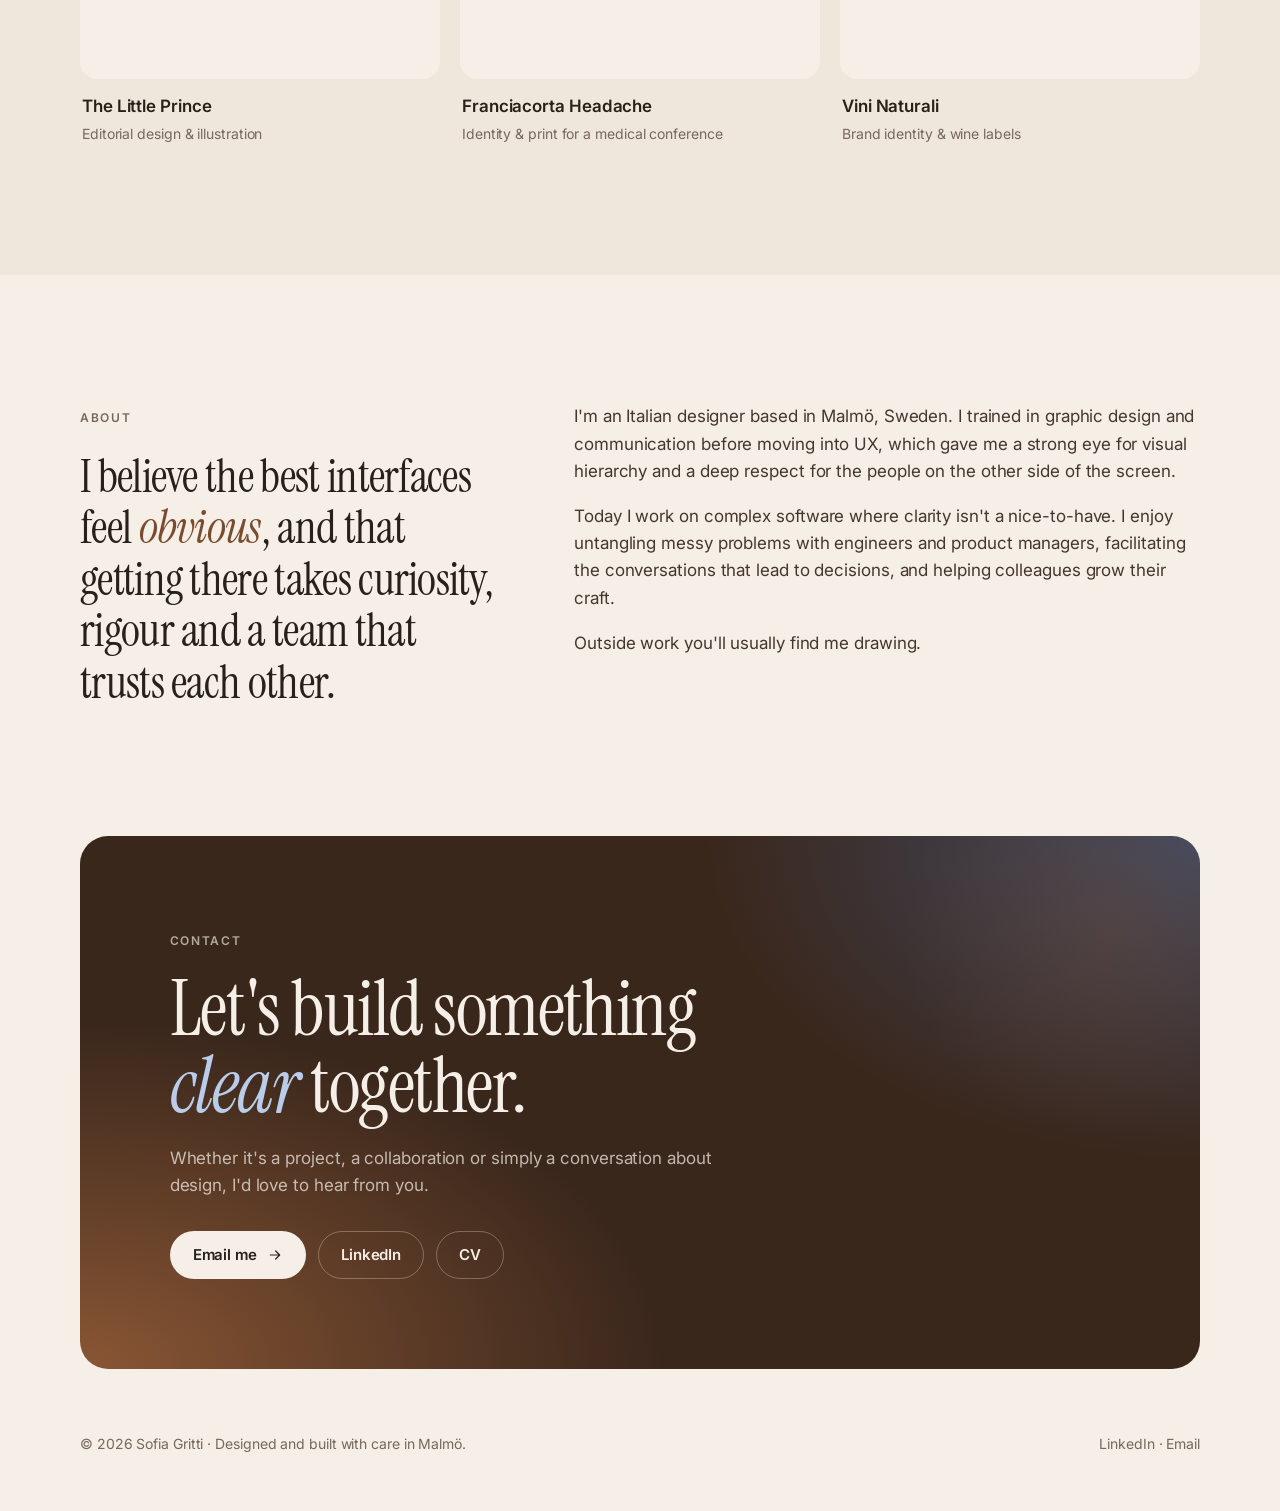
==== commit a3a6cf65: "Add Japan Trip Companion case study with walkthrough video Co-Authored-By: Claude Opus 5.5 <noreply@" ====
--- a/index.html
+++ b/index.html
@@ -13,7 +13,7 @@
   <link rel="preconnect" href="https://fonts.googleapis.com">
   <link rel="preconnect" href="https://fonts.gstatic.com" crossorigin>
   <link href="https://fonts.googleapis.com/css2?family=Instrument+Serif:ital@0;1&family=Inter:wght@400;500;600&display=swap" rel="stylesheet">
-  <link rel="stylesheet" href="assets/css/style.css?v=6">
+  <link rel="stylesheet" href="assets/css/style.css?v=7">
 </head>
 <body data-page="home">
   <a class="skip" href="#main" data-i18n="skip">Skip to content</a>
@@ -168,8 +168,8 @@
     </div>
   </footer>
 
-  <script src="assets/js/i18n.js?v=6"></script>
-  <script src="assets/js/content.js?v=6"></script>
-  <script src="assets/js/app.js?v=6"></script>
+  <script src="assets/js/i18n.js?v=7"></script>
+  <script src="assets/js/content.js?v=7"></script>
+  <script src="assets/js/app.js?v=7"></script>
 </body>
 </html>
--- a/assets/css/style.css
+++ b/assets/css/style.css
@@ -372,3 +372,16 @@
 
 /* Image fallback when an external image fails */
 img.broken { opacity: 0; }
+
+/* ---------- Phone prototype media ---------- */
+.video-stage {
+  border-radius: var(--radius-l); padding: clamp(24px, 5vw, 56px) 16px; display: grid; place-items: center;
+  background: radial-gradient(70% 80% at 80% 10%, rgba(70,105,160,.45), transparent 60%), radial-gradient(80% 90% at 10% 100%, #8a5634, transparent 65%), #2a1d15;
+}
+.video-stage video { width: 100%; max-width: 320px; height: auto; display: block; border-radius: 44px; background: #000; }
+.phone-gallery { display: grid; grid-template-columns: repeat(3, 1fr); gap: 28px 20px; }
+.phone-gallery figure { margin: 0; }
+.phone-gallery img { width: 100%; filter: drop-shadow(0 18px 24px rgba(42,32,26,.18)); }
+.phone-gallery figcaption { font-size: 14px; color: var(--muted); margin-top: 10px; text-align: center; }
+@media (max-width: 600px) { .phone-gallery { grid-template-columns: 1fr 1fr; } }
+.badge.blue { background: var(--blue-soft); color: var(--blue); }
